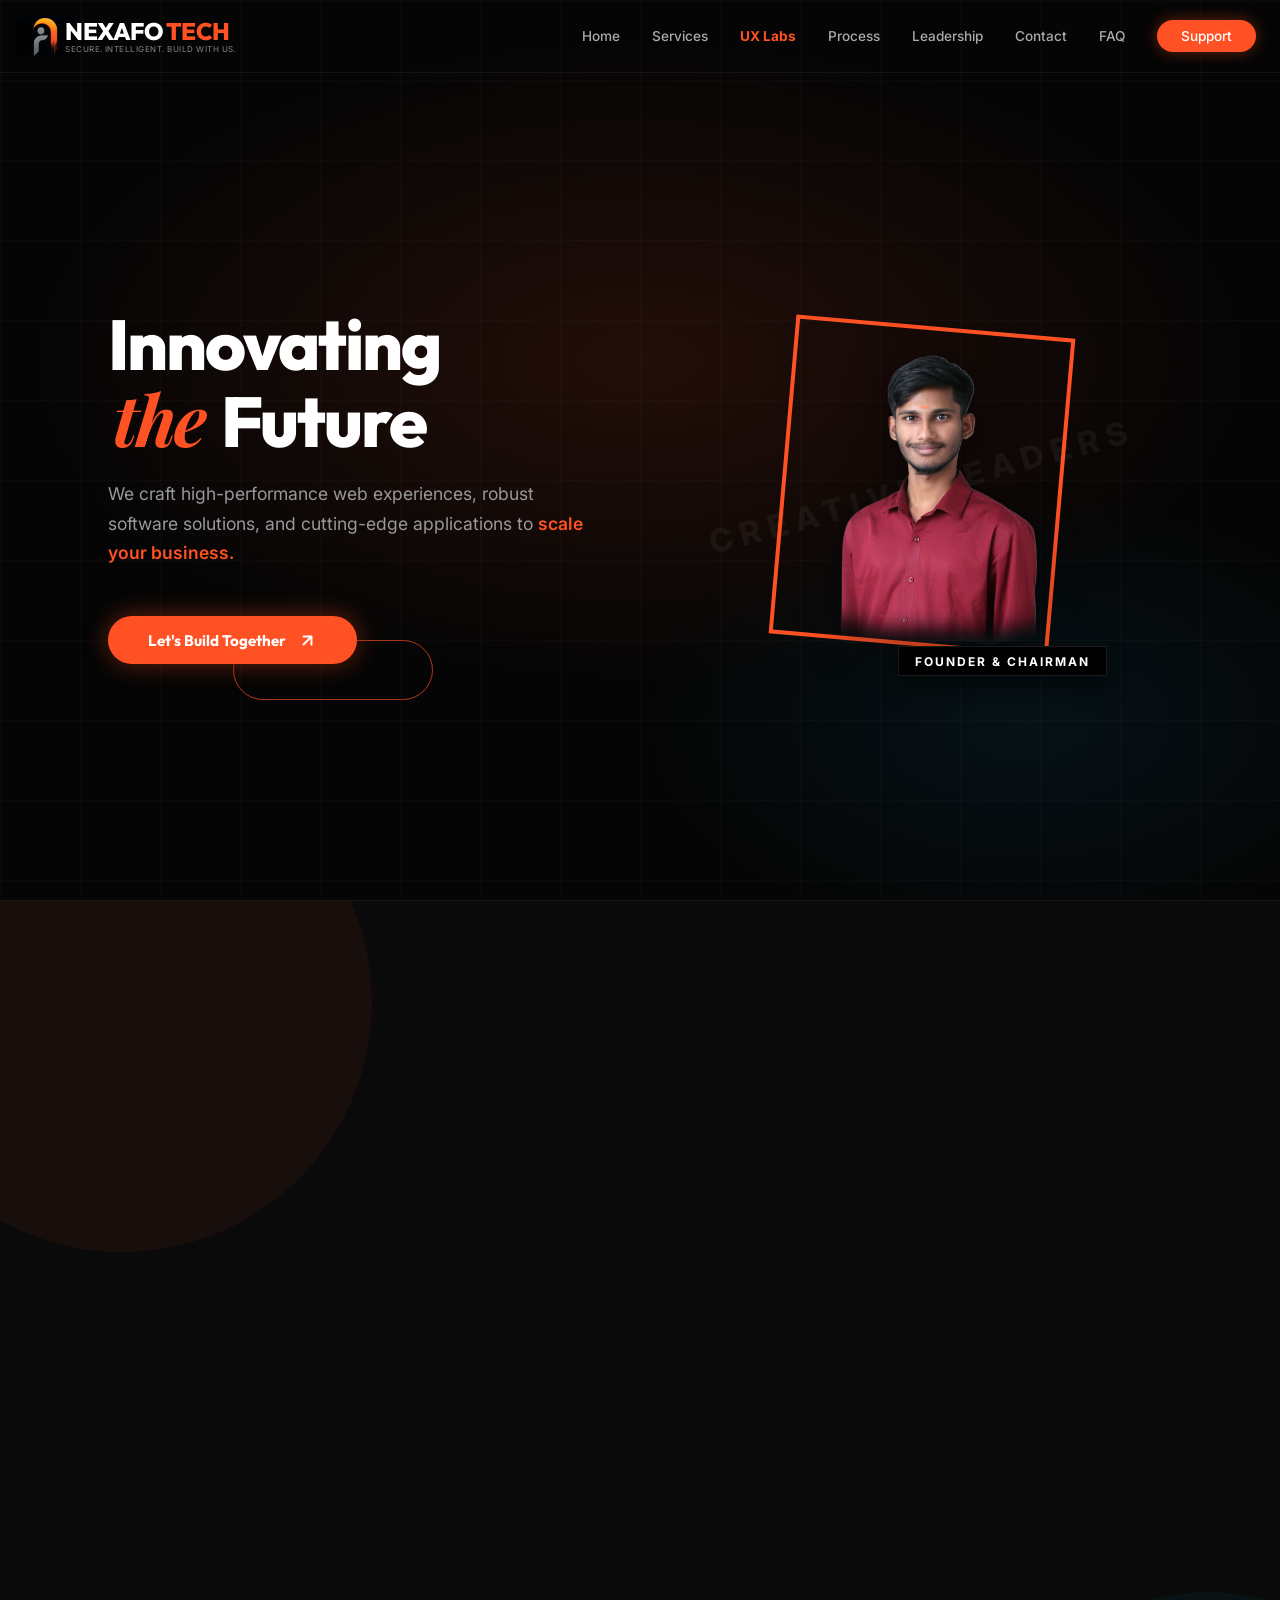
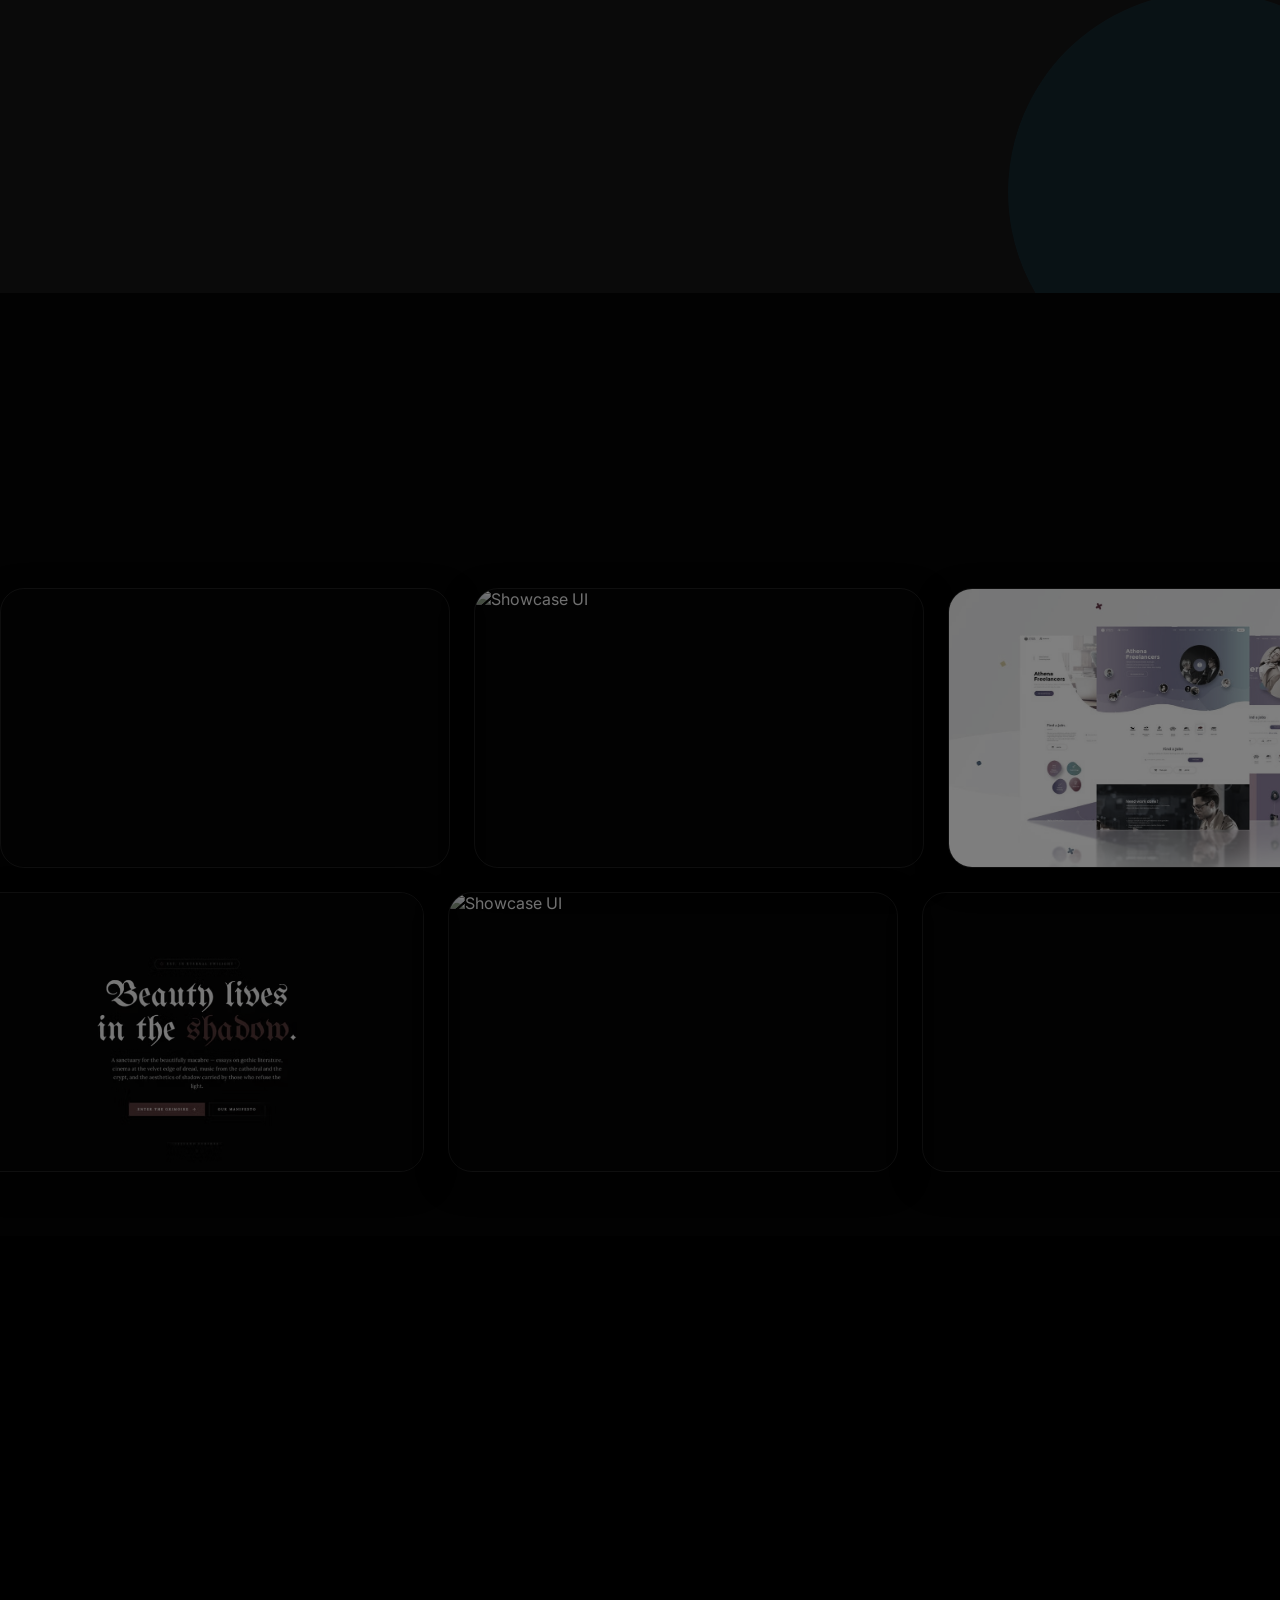
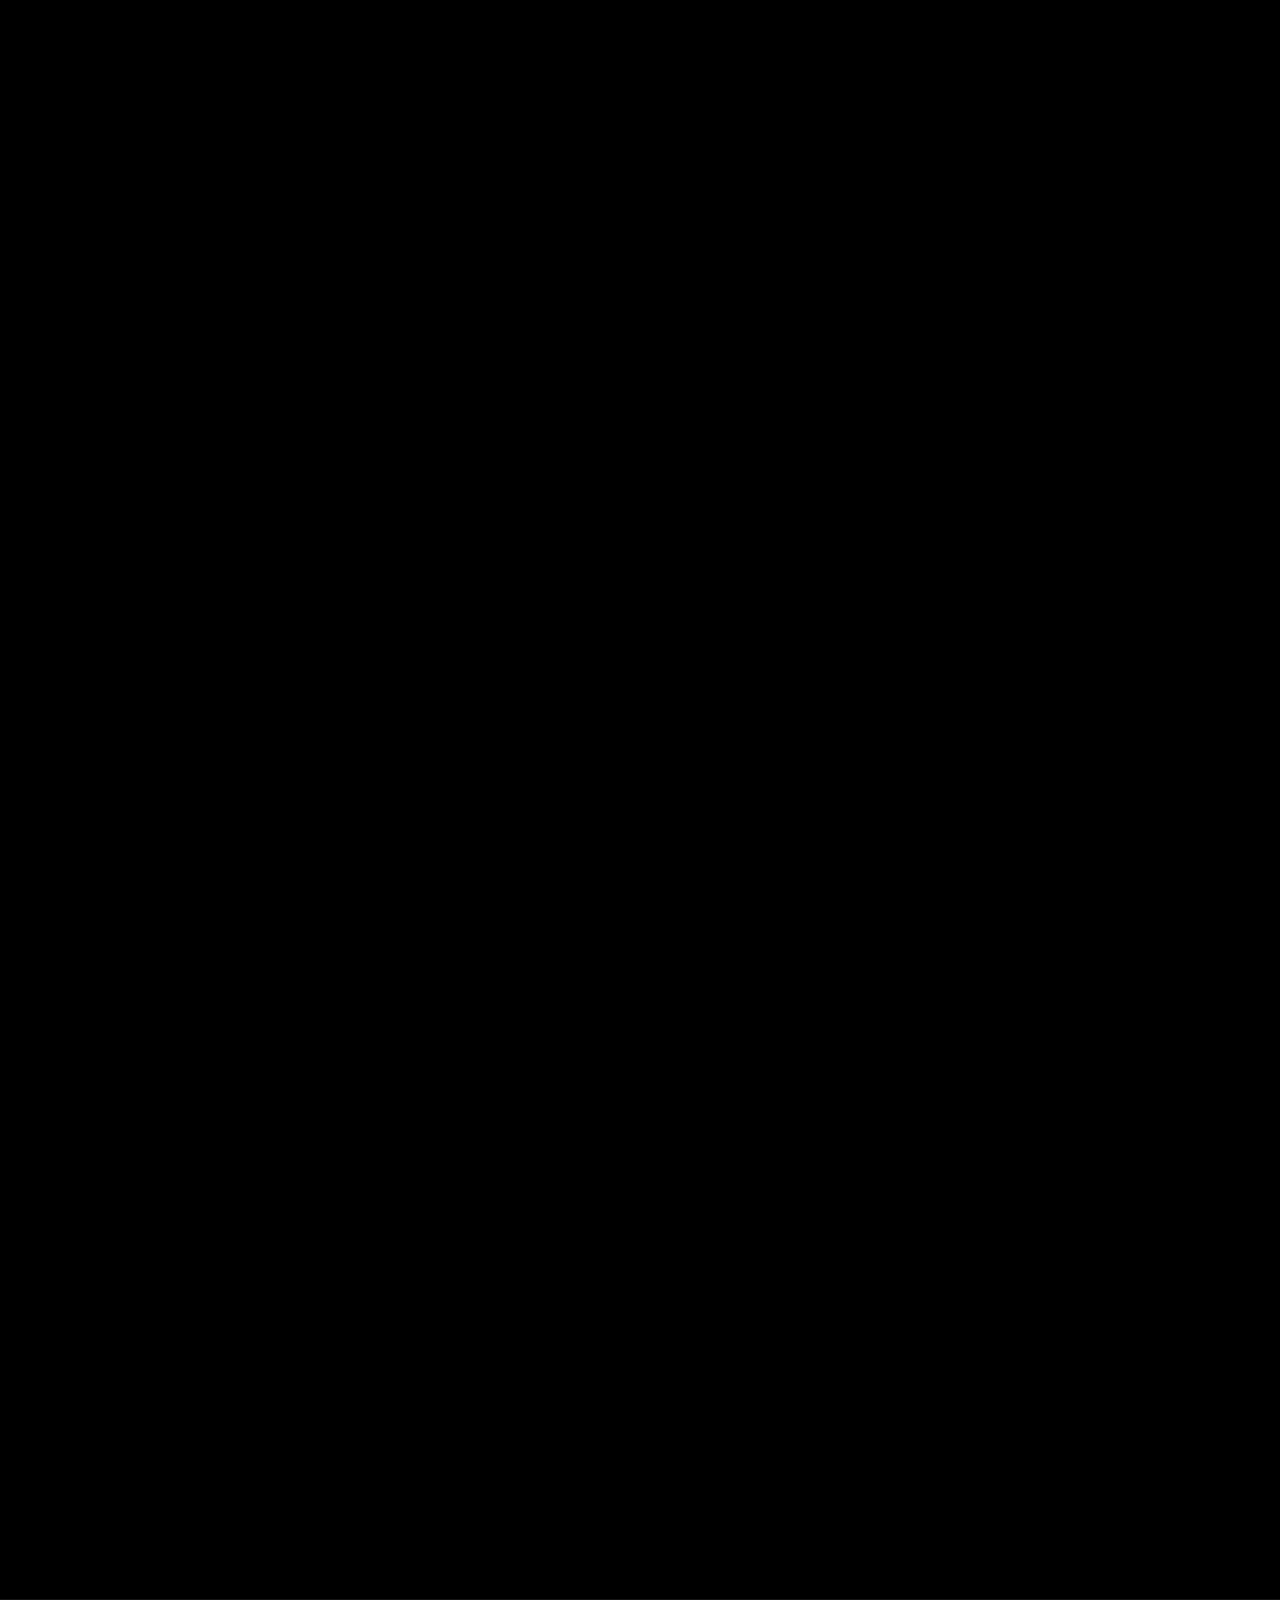
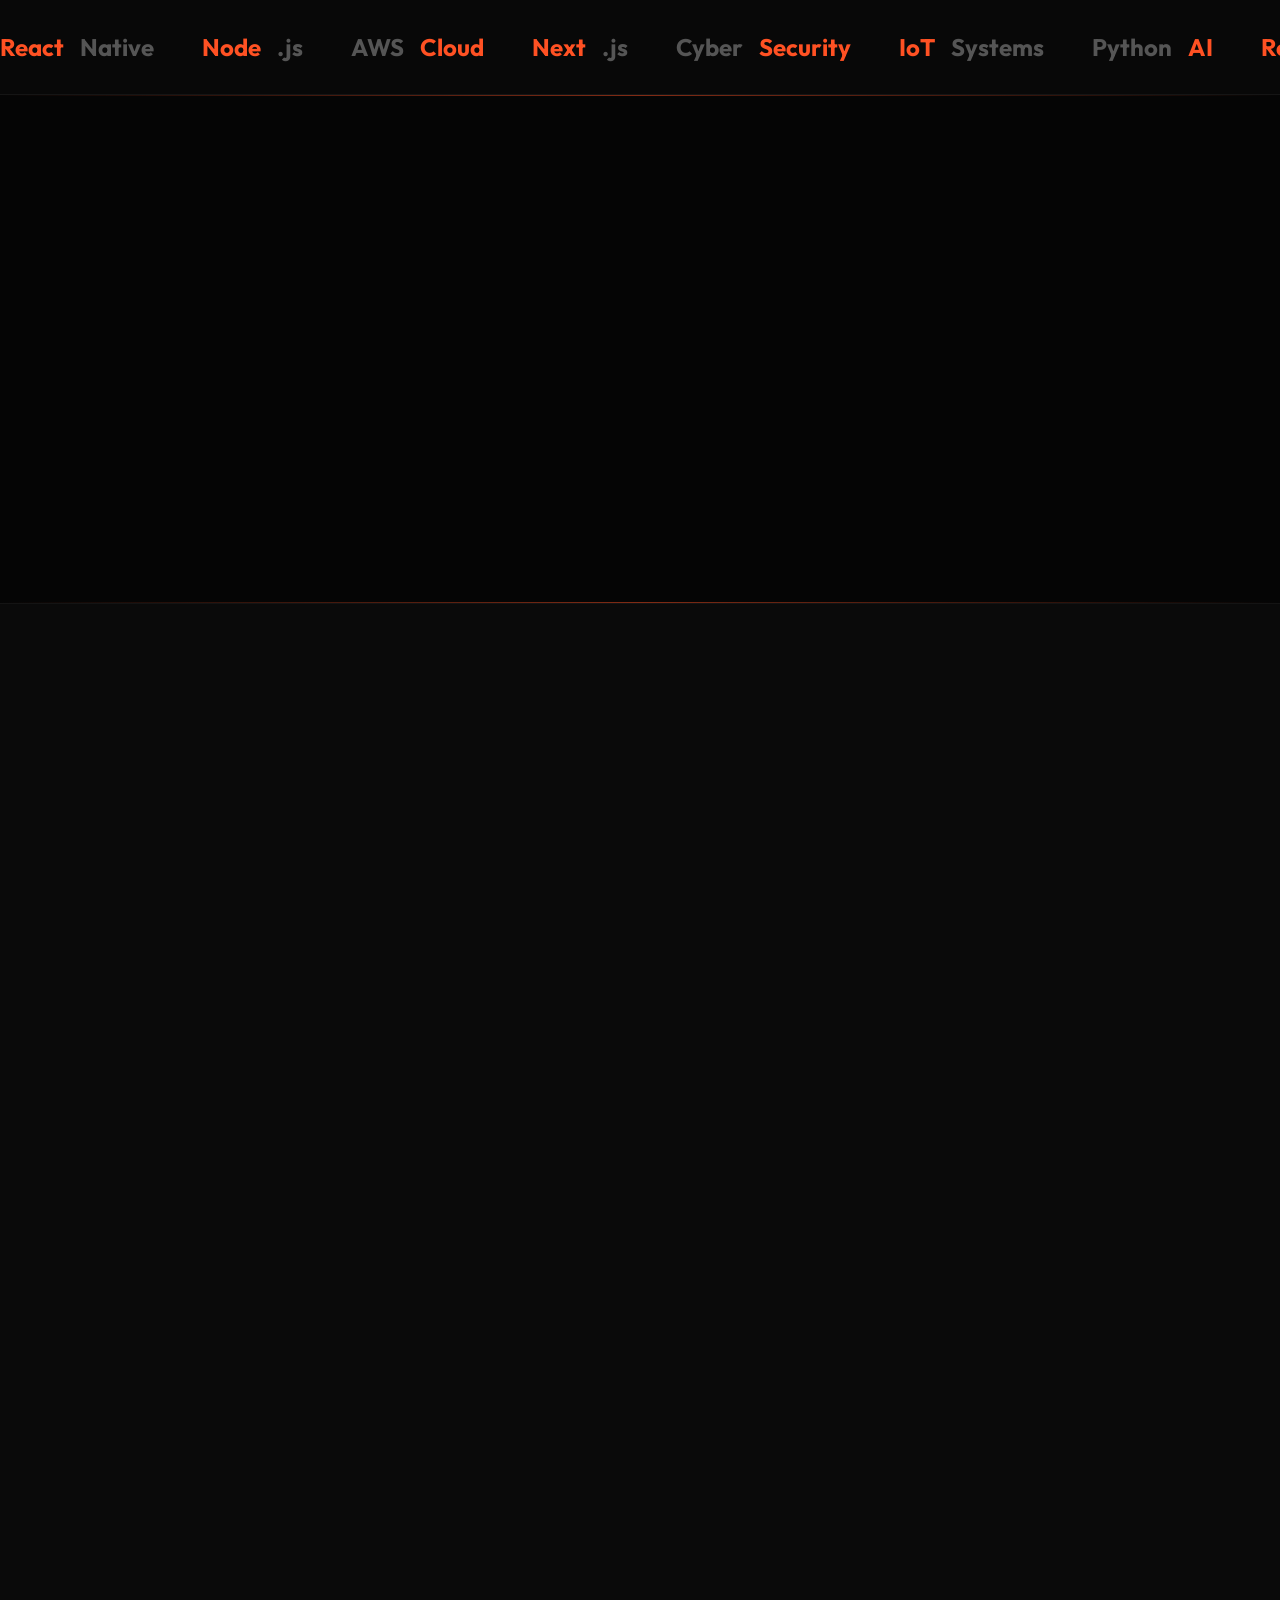
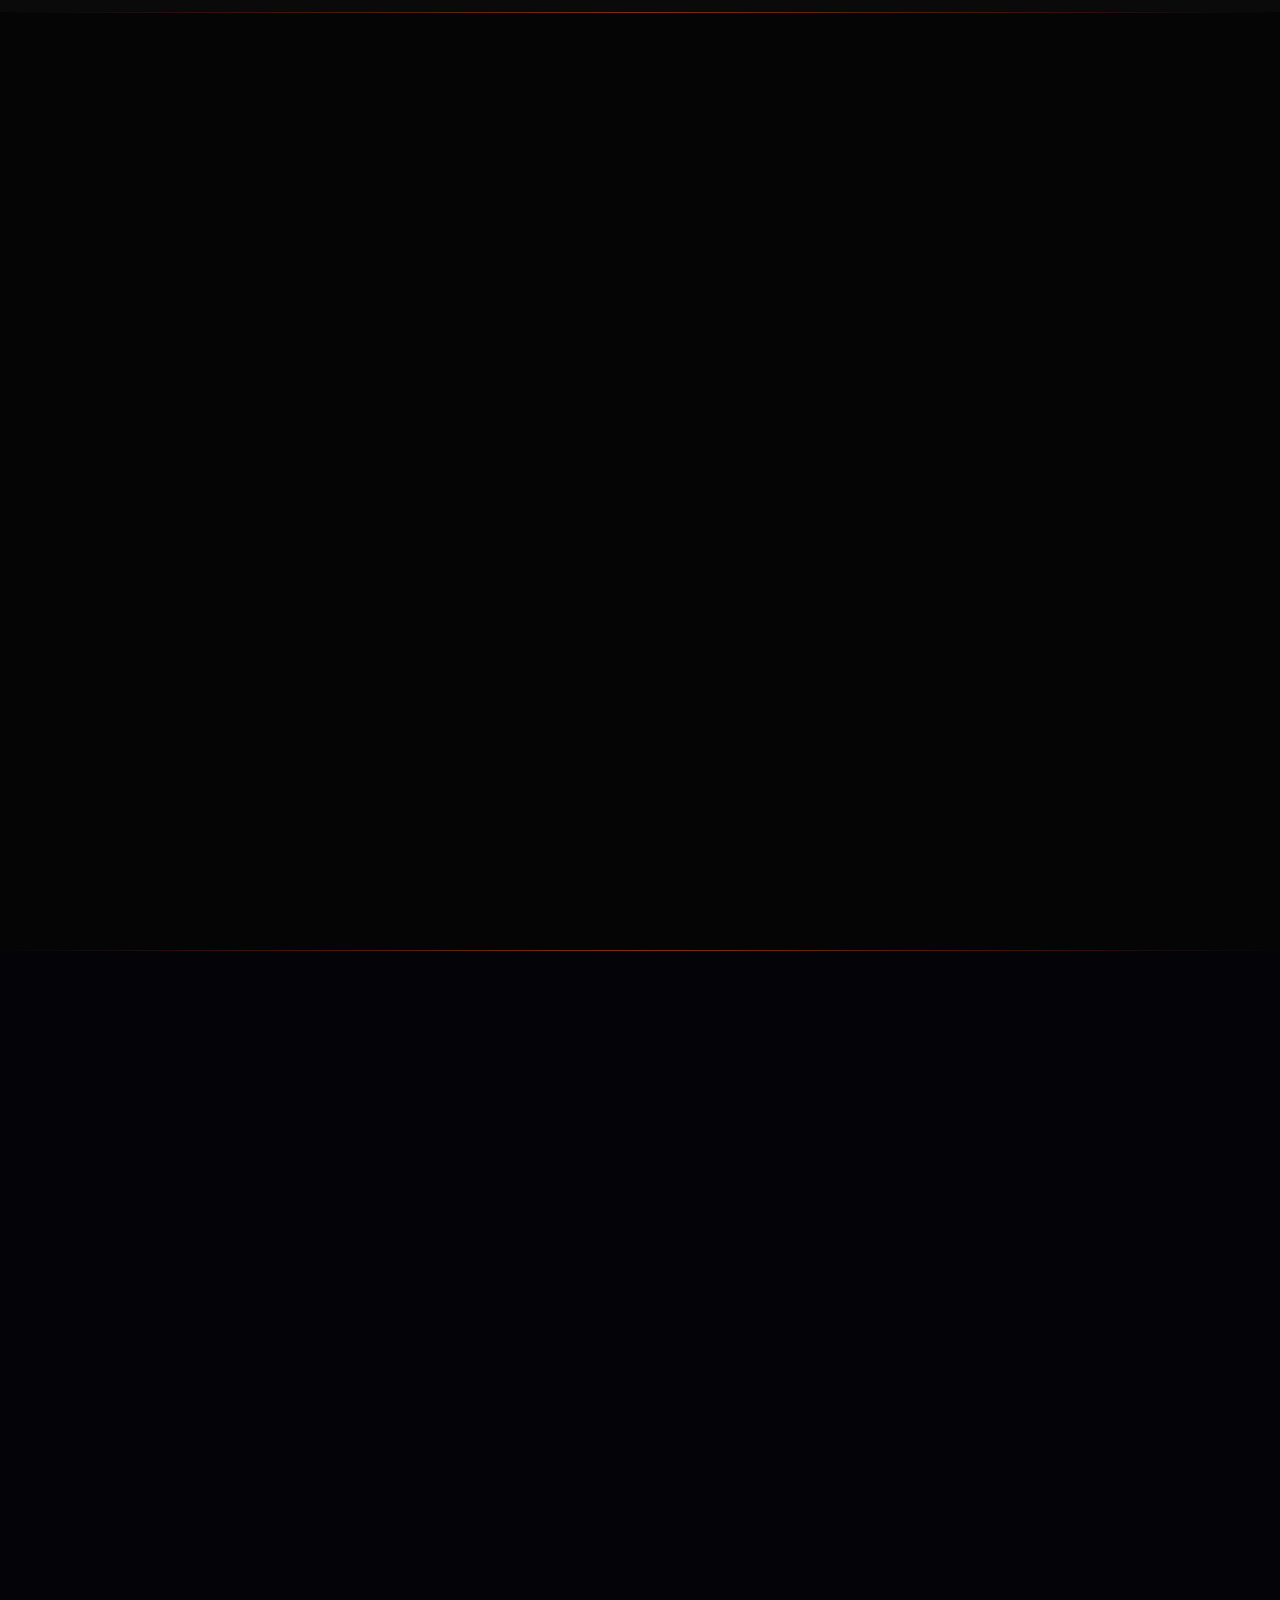
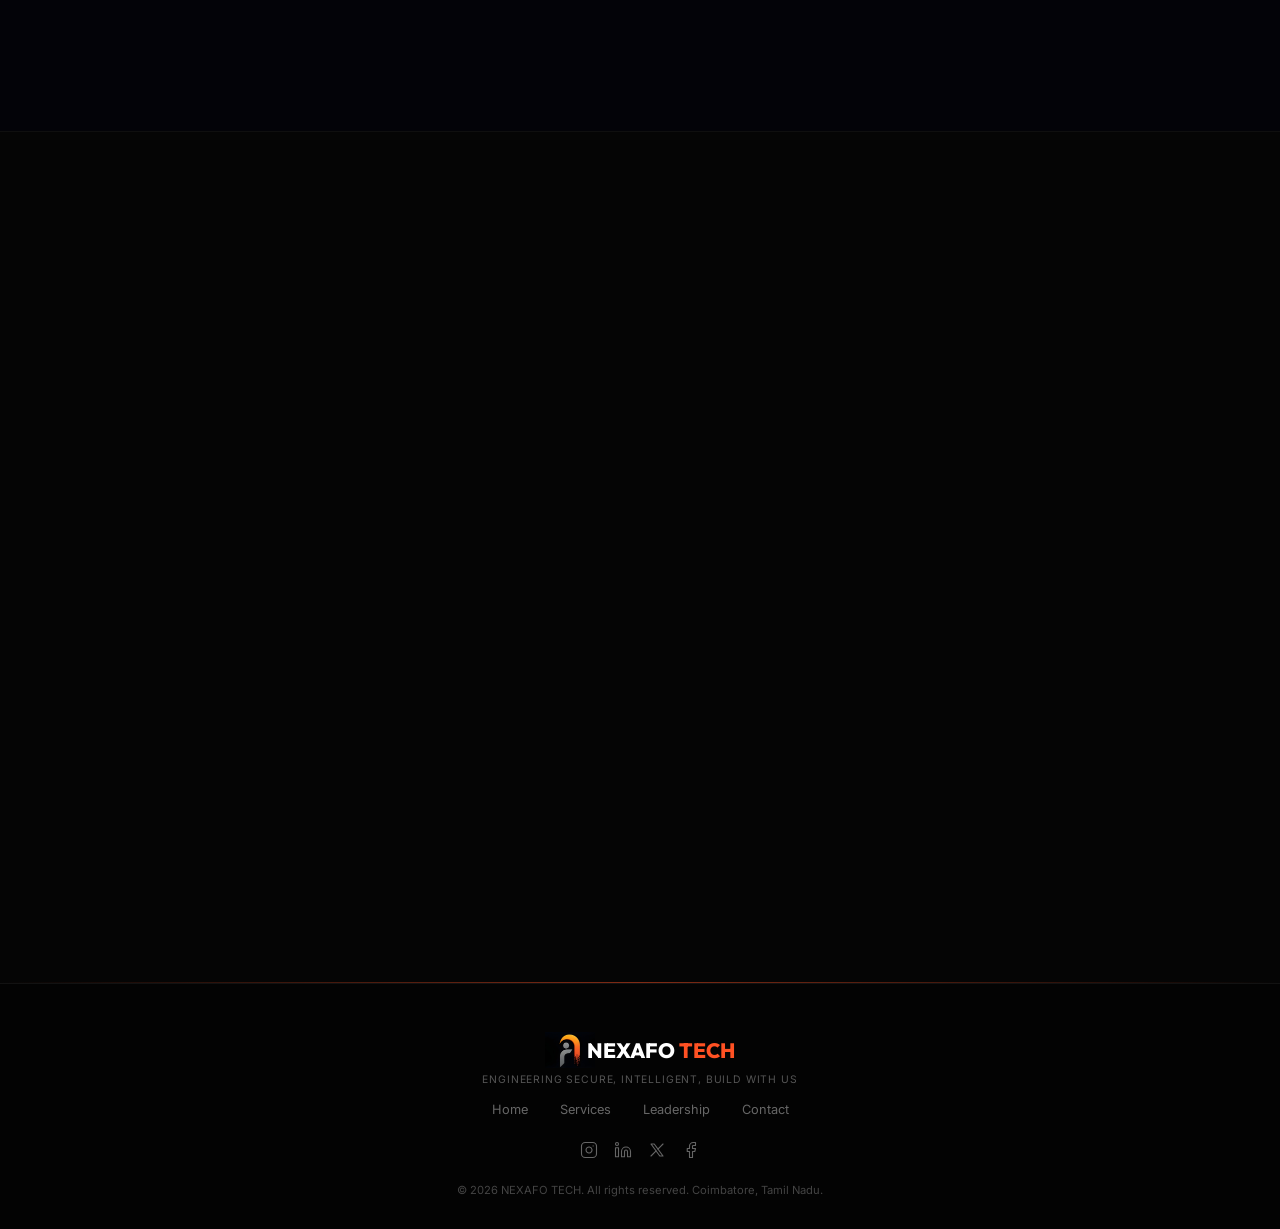
==== index.html @ 03fa24d7 "Redesign Hero visual: Remove glowing orb, add tilted square frame with 'CREATIVE LEADERS' background" ====
﻿<!DOCTYPE html>
<html lang="en">
<head>
    <meta charset="UTF-8">
    <meta name="viewport" content="width=device-width, initial-scale=1.0">
    <title>NEXAFO TECH | Engineering Secure, Intelligent, build with us</title>
    <meta name="description" content="NEXAFO TECH — Engineering Secure, Intelligent, build with us. Web Designing, Fullstack, Software, Applications, IoT, Cybersecurity & Consulting.">
    <meta http-equiv="X-Frame-Options" content="DENY">
    <meta name="referrer" content="strict-origin-when-cross-origin">
    <link rel="icon" type="image/png" href="./image/logo/logo.png">
    <link rel="preconnect" href="https://fonts.googleapis.com">
    <link rel="preconnect" href="https://fonts.gstatic.com" crossorigin>
    <link rel="preload" href="https://fonts.googleapis.com/css2?family=Outfit:wght@300;400;500;600;700;800;900&family=Inter:wght@300;400;500;600;700&display=swap" as="style">
    <link href="https://fonts.googleapis.com/css2?family=Outfit:wght@300;400;500;600;700;800;900&family=Inter:wght@300;400;500;600;700&family=Playfair+Display:ital,wght@1,600;1,700&display=swap" rel="stylesheet">
    
    <!-- GSAP & Lenis Setup -->
    <script defer src="https://cdnjs.cloudflare.com/ajax/libs/gsap/3.12.2/gsap.min.js" integrity="sha384-d+vyQ0dYcymoP8ndq2hW7FGC50nqGdXUEgoOUGxbbkAJwZqL7h+jKN0GGgn9hFDS" crossorigin="anonymous"></script>
    <script defer src="https://cdnjs.cloudflare.com/ajax/libs/gsap/3.12.2/ScrollTrigger.min.js" integrity="sha384-poC0r6usQOX2Ayt/VGA+t81H6V3iN9L+Irz9iO8o+s0X20tLpzc9DOOtnKxhaQSE" crossorigin="anonymous"></script>
    <script defer src="https://unpkg.com/split-type" integrity="sha384-wQImCCD/id1jPTwSloatzKlEpnEAQ5aH8H2Ud27FnNcJ1lf2+hB75ctoWnWxyD8X" crossorigin="anonymous"></script>
    <script defer src="https://unpkg.com/@studio-freight/lenis@1.0.32/dist/lenis.min.js" integrity="sha384-DNeW6upmQEIUlO/LHDW2ltyhVQ3tFgBjRYEB0Xy9AL9u+3TJ85W/nHQN1cajVj1O" crossorigin="anonymous"></script>

    <link rel="stylesheet" href="styles.css?v=32">

</head>
<body>

<div id="scroll-progress"></div>

<!-- ═══════════ NAVBAR ═══════════ -->
<nav class="navbar" id="navbar">
    <div class="navbar-inner">
        <a href="./" class="logo-wrap">
            <img src="./image/logo/logo.png" alt="NEXAFO TECH Logo">
            <div class="logo-text-group">
                <div class="logo-name">NEXAFO <span class="accent">TECH</span></div>
                <div class="logo-tagline">Secure. Intelligent. Build with us.</div>
            </div>
        </a>
        <div class="nav-links" id="navLinks">
            <a href="#home" class="magnetic-link">Home</a>
            <a href="#services" class="magnetic-link">Services</a>
            <a href="#ux-experience" class="magnetic-link" style="color: var(--primary); font-weight: 700;">UX Labs</a>
            <a href="#process" class="magnetic-link">Process</a>
            <a href="#leadership" class="magnetic-link">Leadership</a>
            <a href="#contact" class="magnetic-link">Contact</a>
            <a href="#faq" class="magnetic-link">FAQ</a>
            <a href="mailto:nexafotechsupport@gmail.com" class="nav-cta">Support</a>
        </div>
        <div class="hamburger" id="hamburger">
            <span></span><span></span><span></span>
        </div>
    </div>
</nav>

<!-- ═══════════ HERO ═══════════ -->
<section class="hero" id="home">
    <div class="hero-bg"></div>
    <div class="hero-grid-lines"></div>
    <div class="hero-inner">
        <div class="hero-content" id="heroContent">

            <h1>Innovating<br><span class="accent">the</span> Future</h1>
            <p class="hero-sub">
                We craft high-performance web experiences, robust software solutions, and cutting-edge applications to <strong>scale your business.</strong>
            </p>
            <div style="display: inline-block; position: relative; margin-top: 1rem;">
                <div class="cta-ripple"></div>
                <div class="cta-ripple" style="animation-delay:0.8s;"></div>
                <a href="mailto:nexafotech@gmail.com" class="hero-cta" style="z-index: 5;">
                    <span class="btn-content">
                        Let's Build Together
                        <svg width="19" height="19" viewBox="0 0 24 24" fill="none"><path d="M7 17L17 7M17 7H7M17 7V17" stroke="white" stroke-width="2.5" stroke-linecap="round" stroke-linejoin="round"/></svg>
                    </span>
                </a>
            </div>
        </div>
                <div class="hero-visual" id="heroVisual">
            <div class="square-frame-container">
                <div class="bg-text-diagonal">CREATIVE LEADERS</div>
                <div class="square-frame"></div>
                <div class="hero-slider" id="heroSlider">
                    <div class="hero-slide active">
                        <img id="img-founder" src="./image/imp_Image/Founder-Chairman.png" alt="Founder & Chairman" fetchpriority="high" decoding="async">
                        <div class="hero-slide-role">FOUNDER & CHAIRMAN</div>
                    </div>
                    <div class="hero-slide">
                        <img id="img-ceo" src="./image/imp_Image/CEO-Secretary-2.png" alt="Chief Executive Officer" loading="lazy" decoding="async">
                        <div class="hero-slide-role">CHIEF EXECUTIVE OFFICER</div>
                    </div>
                    <div class="hero-slide">
                        <img id="img-md" src="./image/imp_Image/md.png" alt="MD" loading="lazy" decoding="async">
                        <div class="hero-slide-role">MANAGING DIRECTOR</div>
                    </div>
                    <div class="hero-slide">
                        <img id="img-cto" src="./image/imp_Image/Chief%20Technology%20officer.png" alt="Chief Technology Officer" loading="lazy" decoding="async">
                        <div class="hero-slide-role">CHIEF TECHNOLOGY OFFICER</div>
                    </div>
                    <div class="hero-slide">
                        <img id="img-coo" src="./image/imp_Image/Chief%20operation%20officer.png" alt="Chief Operating Officer" loading="lazy" decoding="async">
                        <div class="hero-slide-role">CHIEF OPERATING OFFICER</div>
                    </div>
                </div>
            </div>
        </div>
    </div>
</section>

<!-- ═══════════ SERVICES ═══════════ -->
<section class="section" id="services">
    <div class="glow-orb" style="width:500px;height:500px;background:rgba(255,81,35,0.06);top:-15%;left:-10%;"></div>
    <div class="glow-orb" style="width:400px;height:400px;background:rgba(14,165,233,0.05);bottom:-10%;right:-10%;"></div>
    <div class="section-inner">
        <div class="section-header anim-fade">
            <p class="section-label">What We Do</p>
            <h2 class="section-title">Our <span class="accent">Expertise</span></h2>
            <p class="section-desc">Comprehensive technology services engineered for performance, security, and scale.</p>
        </div>
        <div class="services-accordion anim-fade">
            <div class="svc-slice" data-service="web_designing">
                <img src="./image/web_design_illust_1785940025687.jpg" alt="Web Designing" class="svc-bg" loading="lazy">
                <div class="svc-overlay"></div>
                <div class="svc-content">
                    <div class="svc-icon"><svg width="24" height="24" viewBox="0 0 24 24" fill="none" stroke="currentColor" stroke-width="1.5" stroke-linecap="round" stroke-linejoin="round"><circle cx="12" cy="12" r="10"></circle><line x1="2" y1="12" x2="22" y2="12"></line><path d="M12 2a15.3 15.3 0 0 1 4 10 15.3 15.3 0 0 1-4 10 15.3 15.3 0 0 1-4-10 15.3 15.3 0 0 1 4-10z"></path></svg></div>
                    <h3>Web Designing</h3>
                    <div class="svc-desc">Creating visually stunning and highly responsive interfaces that captivate users.</div>
                </div>
            </div>
            <div class="svc-slice" data-service="fullstack">
                <img src="./image/fullstack_illust_1785940042188.jpg" alt="Fullstack" class="svc-bg" loading="lazy">
                <div class="svc-overlay"></div>
                <div class="svc-content">
                    <div class="svc-icon"><svg width="24" height="24" viewBox="0 0 24 24" fill="none" stroke="currentColor" stroke-width="1.5" stroke-linecap="round" stroke-linejoin="round"><path d="m12 19 7-7 3 3-7 7-3-3z"></path><path d="m18 13-1.5-7.5L2 2l3.5 14.5L13 18l5-5z"></path><path d="m2 2 7.586 7.586"></path><circle cx="11" cy="11" r="2"></circle></svg></div>
                    <h3>Fullstack</h3>
                    <div class="svc-desc">End-to-end development with modern stacks for seamless performance and scalability.</div>
                </div>
            </div>
            <div class="svc-slice" data-service="software">
                <img src="./image/software_illust_1785940058004.jpg" alt="Software" class="svc-bg" loading="lazy">
                <div class="svc-overlay"></div>
                <div class="svc-content">
                    <div class="svc-icon"><svg width="24" height="24" viewBox="0 0 24 24" fill="none" stroke="currentColor" stroke-width="1.5" stroke-linecap="round" stroke-linejoin="round"><rect x="2" y="3" width="20" height="14" rx="2" ry="2"></rect><line x1="8" y1="21" x2="16" y2="21"></line><line x1="12" y1="17" x2="12" y2="21"></line></svg></div>
                    <h3>Software</h3>
                    <div class="svc-desc">Custom software solutions tailored to optimize your business workflows.</div>
                </div>
            </div>
            <div class="svc-slice" data-service="applications">
                <img src="./image/apps_illust_1785940073307.jpg" alt="Applications" class="svc-bg" loading="lazy">
                <div class="svc-overlay"></div>
                <div class="svc-content">
                    <div class="svc-icon"><svg width="24" height="24" viewBox="0 0 24 24" fill="none" stroke="currentColor" stroke-width="1.5" stroke-linecap="round" stroke-linejoin="round"><rect x="5" y="2" width="14" height="20" rx="2" ry="2"></rect><line x1="12" y1="18" x2="12.01" y2="18"></line></svg></div>
                    <h3>Applications</h3>
                    <div class="svc-desc">Developing intuitive mobile and desktop applications for the modern era.</div>
                </div>
            </div>
            <div class="svc-slice" data-service="iot">
                <img src="./image/iot_illust_1785940088279.jpg" alt="IOT Products" class="svc-bg" loading="lazy">
                <div class="svc-overlay"></div>
                <div class="svc-content">
                    <div class="svc-icon"><svg width="24" height="24" viewBox="0 0 24 24" fill="none" stroke="currentColor" stroke-width="1.5" stroke-linecap="round" stroke-linejoin="round"><rect x="4" y="4" width="16" height="16" rx="2" ry="2"></rect><rect x="9" y="9" width="6" height="6"></rect><line x1="9" y1="1" x2="9" y2="4"></line><line x1="15" y1="1" x2="15" y2="4"></line><line x1="9" y1="20" x2="9" y2="23"></line><line x1="15" y1="20" x2="15" y2="23"></line><line x1="20" y1="9" x2="23" y2="9"></line><line x1="20" y1="14" x2="23" y2="14"></line><line x1="1" y1="9" x2="4" y2="9"></line><line x1="1" y1="14" x2="4" y2="14"></line></svg></div>
                    <h3>IOT Products</h3>
                    <div class="svc-desc">Designing smart, connected devices and systems that bridge the gap between hardware and software.</div>
                </div>
            </div>
            <div class="svc-slice" data-service="cybersecurity">
                <img src="./image/cyber_illust_1785940104742.jpg" alt="Cybersecurity" class="svc-bg" loading="lazy">
                <div class="svc-overlay"></div>
                <div class="svc-content">
                    <div class="svc-icon"><svg width="24" height="24" viewBox="0 0 24 24" fill="none" stroke="currentColor" stroke-width="1.5" stroke-linecap="round" stroke-linejoin="round"><path d="M12 22s8-4 8-10V5l-8-3-8 3v7c0 6 8 10 8 10z"></path></svg></div>
                    <h3>Cybersecurity</h3>
                    <div class="svc-desc">Protecting digital infrastructure with proactive threat detection, secure architecture, and risk assessment.</div>
                </div>
            </div>
            <div class="svc-slice" data-service="consulting">
                <img src="./image/consulting_illust_1785940198973.jpg" alt="Consulting" class="svc-bg" loading="lazy">
                <div class="svc-overlay"></div>
                <div class="svc-content">
                    <div class="svc-icon"><svg width="24" height="24" viewBox="0 0 24 24" fill="none" stroke="currentColor" stroke-width="1.5" stroke-linecap="round" stroke-linejoin="round"><path d="M22 10v6M2 10l10-5 10 5-10 5z"></path><path d="M6 12v5c3 3 9 3 12 0v-5"></path></svg></div>
                    <h3>Consulting & Training</h3>
                    <div class="svc-desc">Advisory, Talent, Research, and Upskilling in cutting edge tech like AI and Cloud.</div>
                </div>
            </div>
        </div>
    </div>
</section>

<!-- ═══════════ INFINITE SHOWCASE ═══════════ -->
<section class="section" id="showcase">
    <div class="showcase-header anim-fade">
        <p class="section-label">Our Showcase</p>
        <h2 class="section-title">Design websites with <span class="accent">NEXAFO TECH</span>,<br>then refine every detail</h2>
        <p class="section-desc">Experience our high-performance digital products and immersive web experiences.</p>
    </div>
    <div class="showcase-gallery">
        <!-- Row 1: Left Scroll -->
        <div class="gallery-row gallery-row-1">
            <!-- Set 1 -->
            <div class="gallery-item"><video src="./image/run_image/WhatsApp_Video_2026-08-05_at_9.17.14_PM.mp4" autoplay muted loop playsinline preload="none"></video></div>
            <div class="gallery-item"><img src="./image/run_image/20-tajam.jpg" alt="Showcase UI" loading="lazy"></div>
            <div class="gallery-item"><img src="./image/run_image/3aa59c66716933.5b1fd142008a0.jpg" alt="Showcase UI" loading="lazy"></div>
            <div class="gallery-item"><video src="./image/run_image/WhatsApp_Video_2026-08-05_at_9.20.00_PM.mp4" autoplay muted loop playsinline preload="none"></video></div>
            <div class="gallery-item"><img src="./image/run_image/JBR_Hero-1024x576.jpg" alt="Showcase UI" loading="lazy"></div>
            <div class="gallery-item"><img src="./image/run_image/Screenshot_2026-08-06_010358.png" alt="Showcase UI" loading="lazy"></div>
            <!-- Set 2 (Duplicate for seamless loop) -->
            <div class="gallery-item"><video src="./image/run_image/WhatsApp_Video_2026-08-05_at_9.17.14_PM.mp4" autoplay muted loop playsinline preload="none"></video></div>
            <div class="gallery-item"><img src="./image/run_image/20-tajam.jpg" alt="Showcase UI" loading="lazy"></div>
            <div class="gallery-item"><img src="./image/run_image/3aa59c66716933.5b1fd142008a0.jpg" alt="Showcase UI" loading="lazy"></div>
            <div class="gallery-item"><video src="./image/run_image/WhatsApp_Video_2026-08-05_at_9.20.00_PM.mp4" autoplay muted loop playsinline preload="none"></video></div>
            <div class="gallery-item"><img src="./image/run_image/JBR_Hero-1024x576.jpg" alt="Showcase UI" loading="lazy"></div>
            <div class="gallery-item"><img src="./image/run_image/Screenshot_2026-08-06_010358.png" alt="Showcase UI" loading="lazy"></div>
        </div>
        <!-- Row 2: Right Scroll -->
        <div class="gallery-row gallery-row-2">
            <!-- Set 1 (Reverse order + new assets) -->
            <div class="gallery-item"><video src="./image/run_image/WhatsApp_Video_2026-08-05_at_9.23.35_PM.mp4" autoplay muted loop playsinline preload="none"></video></div>
            <div class="gallery-item"><img src="./image/run_image/Screenshot_2026-08-06_010546.png" alt="Showcase UI" loading="lazy"></div>
            <div class="gallery-item"><img src="./image/run_image/WEN-Travel.png" alt="Showcase UI" loading="lazy"></div>
            <div class="gallery-item"><video src="./image/run_image/WhatsApp_Video_2026-08-05_at_9.25.21_PM.mp4" autoplay muted loop playsinline preload="none"></video></div>
            <div class="gallery-item"><img src="./image/run_image/b54de2139668309.Y3JvcCwyNjg0LDIxMDAsNTksMA.jpg" alt="Showcase UI" loading="lazy"></div>
            <div class="gallery-item"><img src="./image/run_image/y7e3rpafxnn6vh5yklfs.jpg" alt="Showcase UI" loading="lazy"></div>
            <!-- Set 2 (Duplicate for seamless loop) -->
            <div class="gallery-item"><video src="./image/run_image/WhatsApp_Video_2026-08-05_at_9.23.35_PM.mp4" autoplay muted loop playsinline preload="none"></video></div>
            <div class="gallery-item"><img src="./image/run_image/Screenshot_2026-08-06_010546.png" alt="Showcase UI" loading="lazy"></div>
            <div class="gallery-item"><img src="./image/run_image/WEN-Travel.png" alt="Showcase UI" loading="lazy"></div>
            <div class="gallery-item"><video src="./image/run_image/WhatsApp_Video_2026-08-05_at_9.25.21_PM.mp4" autoplay muted loop playsinline preload="none"></video></div>
            <div class="gallery-item"><img src="./image/run_image/b54de2139668309.Y3JvcCwyNjg0LDIxMDAsNTksMA.jpg" alt="Showcase UI" loading="lazy"></div>
            <div class="gallery-item"><img src="./image/run_image/y7e3rpafxnn6vh5yklfs.jpg" alt="Showcase UI" loading="lazy"></div>
        </div>
    </div>
</section>

<!-- ═══════════ UX EXPERIENCE BENTO ═══════════ -->
<section class="section" id="ux-experience">
    <div class="section-header anim-fade" style="text-align: center;">
        <p class="section-label">Interactive Feel</p>
        <h2 class="section-title">Experience the UI/UX with <span class="accent">NEXAFO TECH</span></h2>
        <p class="section-desc">Fluid animations, physics-based interactions, and immersive details.</p>
    </div>
    <div class="bento-container">
        <!-- Card 1: Hacker Text -->
        <div class="bento-card anim-fade" id="hackerCard">
            <h3>Decryption Protocol</h3>
            <p>Hover to decrypt. Dynamic text scrambling algorithms.</p>
            <div class="hacker-text" data-value="SYSTEM SECURE">SYSTEM SECURE</div>
        </div>
        
        <!-- Card 2: Glass Parallax -->
        <div class="bento-card anim-fade" id="glassCard" style="transition-delay: 0.1s;">
            <h3>Glassmorphic Depth</h3>
            <p>Multi-layered 3D spatial depth that tracks your physical cursor.</p>
            <div class="glass-stage">
                <div class="glass-pane pane-1"></div>
                <div class="glass-pane pane-2"></div>
                <div class="glass-pane pane-3"></div>
            </div>
        </div>
        
        <!-- Card 3: Cyber Mask Reveal -->
        <div class="bento-card anim-fade" id="maskCard" style="transition-delay: 0.2s;">
            <h3>X-Ray Reveal</h3>
            <p>Interactive masking that illuminates the hidden grid beneath.</p>
            <div class="cyber-mask-area"></div>
        </div>

        <!-- Card 4: Fluid Gooey Physics -->
        <div class="bento-card anim-fade" id="gooeyCard" style="transition-delay: 0.3s;">
            <h3>Liquid Physics</h3>
            <p>SVG filters creating organic, magnetic liquid merging effects.</p>
            <div class="gooey-stage">
                <div class="goo-blob"></div>
                <div class="goo-cursor"></div>
            </div>
            <!-- SVG Filter for Gooey -->
            <svg style="width:0;height:0;position:absolute;">
                <filter id="gooey">
                    <feGaussianBlur in="SourceGraphic" stdDeviation="12" result="blur" />
                    <feColorMatrix in="blur" mode="matrix" values="1 0 0 0 0  0 1 0 0 0  0 0 1 0 0  0 0 0 20 -9" result="goo" />
                    <feBlend in="SourceGraphic" in2="goo" />
                </filter>
            </svg>
        </div>
        
        <!-- Card 5: Interactions -->
        <div class="bento-card anim-fade">
            <h3>Interactions</h3>
            <p>Clicks, hovers, and taps that make your site respond instantly and feel alive.</p>
            <div class="int-list" id="intList">
                <div class="int-dot" id="intDot"></div>
                <div class="int-item active">Strategy</div>
                <div class="int-item">Design</div>
                <div class="int-item">Engineering</div>
                <div class="int-item">Security</div>
            </div>
        </div>
        
        <!-- Card 6: Variable Fonts -->
        <div class="bento-card anim-fade" style="transition-delay: 0.1s;">
            <h3>Variable Typography</h3>
            <p>Dynamic text that responds seamlessly to user input with precise control.</p>
            <div class="var-demo">
                <div class="var-text" id="varText">NEXAFO</div>
                <div class="var-controls">
                    <div style="text-align:left; color:#ccc; font-size:0.9rem; font-weight:600;">Font Weight</div>
                    <input type="range" min="200" max="900" value="700" class="var-slider" id="varSlider">
                </div>
            </div>
        </div>
        
        <!-- Card 7: Custom Cursors -->
        <div class="bento-card cursor-card anim-fade" id="cursorCard" style="transition-delay: 0.2s;">
            <div class="bento-content">
                <h3 style="text-shadow: 0 4px 15px rgba(0,0,0,0.9);">Custom Cursors</h3>
                <p style="color: #fff; text-shadow: 0 2px 8px rgba(0,0,0,0.9); max-width: 200px;">Replace the default cursor with any element.</p>
            </div>
            <div class="cursor-demo-area"></div>
            <div class="custom-cursor" id="customCursor">Explore ↗</div>
        </div>

        <!-- Card 8: Magnetic Physics -->
        <div class="bento-card anim-fade" style="transition-delay: 0.3s;">
            <h3>Magnetic Buttons</h3>
            <p>UI elements that attract towards the user's cursor.</p>
            <div style="display:flex; height:100%;">
                <div class="mag-btn-demo" id="magBtnDemo">Hover Me</div>
            </div>
        </div>

        <!-- Card 9: 3D Spatial Tilt -->
        <div class="bento-card anim-fade" id="tiltCard" style="transition-delay: 0.4s;">
            <h3>3D Spatial</h3>
            <p>Cards that react to physical cursor movement.</p>
            <div class="tilt-demo-area">
                <div class="tilt-el" id="tiltEl"></div>
            </div>
        </div>

        <!-- Card 10: Micro-Animations -->
        <div class="bento-card anim-fade" style="transition-delay: 0.5s;">
            <h3>Micro-Animations</h3>
            <p>Delightful, spring-based state transitions.</p>
            <div class="switch-demo-area">
                <label class="theme-switch">
                    <input type="checkbox">
                    <span class="slider-tg"></span>
                </label>
            </div>
        </div>
    </div>
    
    <div class="bento-cursor" id="bentoCursor"></div>
</section>

<!-- ═══════════ MARQUEE TICKER ═══════════ -->
<div class="marquee-container">
    <div class="marquee-track">
        <div class="marquee-item"><span>React</span> Native</div>
        <div class="marquee-item"><span>Node</span>.js</div>
        <div class="marquee-item">AWS <span>Cloud</span></div>
        <div class="marquee-item"><span>Next</span>.js</div>
        <div class="marquee-item">Cyber<span>Security</span></div>
        <div class="marquee-item"><span>IoT</span> Systems</div>
        <div class="marquee-item">Python <span>AI</span></div>
        <div class="marquee-item"><span>React</span> Native</div>
        <div class="marquee-item"><span>Node</span>.js</div>
        <div class="marquee-item">AWS <span>Cloud</span></div>
        <div class="marquee-item"><span>Next</span>.js</div>
        <div class="marquee-item">Cyber<span>Security</span></div>
        <div class="marquee-item"><span>IoT</span> Systems</div>
        <div class="marquee-item">Python <span>AI</span></div>
    </div>
</div>

<div class="section-divider"></div>

<!-- ═══════════ PROCESS TIMELINE ═══════════ -->
<section class="section" id="process">
    <div class="glow-orb" style="width:400px;height:400px;background:rgba(255,81,35,0.06);top:-10%;right:-5%;"></div>
    <div class="section-inner">
        <div class="section-header anim-fade">
            <p class="section-label">Our Process</p>
            <h2 class="section-title">What <span class="accent">Happens</span> Next?</h2>
            <p class="section-desc">Our Software Development Lifecycle</p>
        </div>
        <div class="timeline">
            <div class="timeline-step anim-fade">
                <div class="step-num">01</div>
                <p class="step-label">Requirement</p>
                <p class="step-title">Analysis</p>
                <p class="step-desc">We study your business needs</p>
            </div>
            <div class="timeline-step anim-fade">
                <div class="step-num">02</div>
                <p class="step-label">Expert</p>
                <p class="step-title">Consulting</p>
                <p class="step-desc">Architecture & tech planning</p>
            </div>
            <div class="timeline-step anim-fade">
                <div class="step-num">03</div>
                <p class="step-label">Agile</p>
                <p class="step-title">Development</p>
                <p class="step-desc">Sprint-based coding & QA</p>
            </div>
            <div class="timeline-step anim-fade">
                <div class="step-num">04</div>
                <p class="step-label">Security &</p>
                <p class="step-title">Deployment</p>
                <p class="step-desc">Cloud infra & CI/CD setup</p>
            </div>
            <div class="timeline-step anim-fade">
                <div class="step-num">05</div>
                <p class="step-label">Global</p>
                <p class="step-title">Support</p>
                <p class="step-desc">24/7 monitoring & updates</p>
            </div>
        </div>
    </div>
</section>

<div class="section-divider"></div>

<!-- ═══════════ HOW IT WORKS ═══════════ -->
<section class="section" id="how-it-works">
    <div class="section-inner">
        <div class="section-header anim-fade">
            <p class="section-label">Step by Step</p>
            <h2 class="section-title">How It <span class="accent">Works</span></h2>
            <p class="section-desc">Our process delivers software that's scalable, reliable, and production-ready from day one.</p>
        </div>
        <div class="hiw-grid">
            <!-- Left Side: Arched Image -->
            <div class="hiw-arch-container">
                <div class="hiw-arch-wrapper anim-fade">
                    <div class="hiw-arch-line"></div>
                    
                    <div class="hiw-image anim-fade">
                        <img src="./image/hiw-laptop-cropped.png" alt="How It Works" id="hiwImage" loading="lazy" data-fallback="https://images.unsplash.com/photo-1550751827-4bd374c3f58b?w=800&q=80">
                    </div>

                    <!-- Icons -->
                    <div class="hiw-step-icon active" data-index="0" onclick="toggleHIW(0)" title="Requirement Analysis">
                        <svg viewBox="0 0 24 24"><path d="M17 21v-2a4 4 0 00-4-4H5a4 4 0 00-4 4v2M9 11a4 4 0 100-8 4 4 0 000 8zM23 21v-2a4 4 0 00-3-3.87M16 3.13a4 4 0 010 7.75" stroke-linecap="round" stroke-linejoin="round"/></svg>
                    </div>
                    <div class="hiw-step-icon" data-index="1" onclick="toggleHIW(1)" title="Expert Tech Consulting">
                        <svg viewBox="0 0 24 24"><path d="M21 16V8a2 2 0 00-1-1.73l-7-4a2 2 0 00-2 0l-7 4A2 2 0 003 8v8a2 2 0 001 1.73l7 4a2 2 0 002 0l7-4A2 2 0 0021 16z" stroke-linejoin="round"/><polyline points="3.27 6.96 12 12.01 20.73 6.96" stroke-linejoin="round"/><line x1="12" y1="22.08" x2="12" y2="12" stroke-linejoin="round"/></svg>
                    </div>
                    <div class="hiw-step-icon" data-index="2" onclick="toggleHIW(2)" title="Agile Development & Testing">
                        <svg viewBox="0 0 24 24"><polyline points="16 18 22 12 16 6" stroke-linecap="round" stroke-linejoin="round"/><polyline points="8 6 2 12 8 18" stroke-linecap="round" stroke-linejoin="round"/></svg>
                    </div>
                    <div class="hiw-step-icon" data-index="3" onclick="toggleHIW(3)" title="Security & Cloud Deployment">
                        <svg viewBox="0 0 24 24"><path d="M12 22s8-4 8-10V5l-8-3-8 3v7c0 6 8 10 8 10z" stroke-linecap="round" stroke-linejoin="round"/></svg>
                    </div>
                    <div class="hiw-step-icon" data-index="4" onclick="toggleHIW(4)" title="Global Tech Support">
                        <svg viewBox="0 0 24 24"><rect x="1" y="3" width="15" height="13" stroke-linecap="round" stroke-linejoin="round"/><polygon points="16 8 20 8 23 11 23 16 16 16 16 8" stroke-linecap="round" stroke-linejoin="round"/><circle cx="5.5" cy="18.5" r="2.5" stroke-linecap="round" stroke-linejoin="round"/><circle cx="18.5" cy="18.5" r="2.5" stroke-linecap="round" stroke-linejoin="round"/></svg>
                    </div>
                </div>
            </div>

            <!-- Right Side: Accordion -->
            <div class="hiw-accordion">
                <div class="hiw-item active anim-fade" data-step="0">
                    <div class="hiw-item-header" onclick="toggleHIW(0)">
                        <span class="hiw-item-num">01.</span>
                        <span class="hiw-item-title">Requirement Analysis</span>
                        <span class="hiw-item-btn">+</span>
                    </div>
                    <div class="hiw-item-body">
                        <p>We begin by diving deep into your business goals, tech landscape, and user personas. Our team maps out every workflow to define a precise project scope, success metrics, and technical requirements document.</p>
                    </div>
                </div>
                <div class="hiw-item anim-fade" data-step="1">
                    <div class="hiw-item-header" onclick="toggleHIW(1)">
                        <span class="hiw-item-num">02.</span>
                        <span class="hiw-item-title">Expert Tech Consulting</span>
                        <span class="hiw-item-btn">+</span>
                    </div>
                    <div class="hiw-item-body">
                        <p>Our senior architects evaluate your current infrastructure and design the optimal tech stack, database schema, API contracts, and cloud architecture — ensuring scalability, security, and cost-efficiency.</p>
                    </div>
                </div>
                <div class="hiw-item anim-fade" data-step="2">
                    <div class="hiw-item-header" onclick="toggleHIW(2)">
                        <span class="hiw-item-num">03.</span>
                        <span class="hiw-item-title">Agile Development & Testing</span>
                        <span class="hiw-item-btn">+</span>
                    </div>
                    <div class="hiw-item-body">
                        <p>We build your product in 2-week sprint cycles with regular demos. Automated CI/CD pipelines, unit tests, and integration tests ensure production-grade code quality.</p>
                    </div>
                </div>
                <div class="hiw-item anim-fade" data-step="3">
                    <div class="hiw-item-header" onclick="toggleHIW(3)">
                        <span class="hiw-item-num">04.</span>
                        <span class="hiw-item-title">Security & Cloud Deployment</span>
                        <span class="hiw-item-btn">+</span>
                    </div>
                    <div class="hiw-item-body">
                        <p>Rigorous penetration testing, OWASP compliance, and secure CI/CD pipelines. We deploy to AWS/GCP/Azure with high availability, auto-scaling, and disaster recovery.</p>
                    </div>
                </div>
                <div class="hiw-item anim-fade" data-step="4">
                    <div class="hiw-item-header" onclick="toggleHIW(4)">
                        <span class="hiw-item-num">05.</span>
                        <span class="hiw-item-title">Global Tech Support</span>
                        <span class="hiw-item-btn">+</span>
                    </div>
                    <div class="hiw-item-body">
                        <p>Post-launch 24/7 server monitoring, performance tuning, security patching, and continuous feature updates — keeping your software ahead of the competition.</p>
                    </div>
                </div>
            </div>
        </div>
    </div>
</section>

<div class="section-divider"></div>

<!-- ═══════════ LEADERSHIP ═══════════ -->
<section class="section" id="leadership">
    <div class="glow-orb" style="width:500px;height:500px;background:rgba(255,81,35,0.07);top:-10%;right:-10%;"></div>
    <div class="glow-orb" style="width:400px;height:400px;background:rgba(14,165,233,0.06);bottom:-10%;left:-10%;"></div>
    <div class="section-inner">
        <div class="section-header anim-fade">
            <p class="section-label">The People Behind The Vision</p>
            <h2 class="section-title">Our <span class="accent">Leadership</span></h2>
            <p class="section-desc">Driven by passion, guided by experience. Meet the minds shaping NEXAFO TECH's future.</p>
        </div>
        <div class="team-grid">
            <!-- Founder & Chairman -->
            <div class="team-card anim-fade">
                <div class="card-accent" style="background:var(--primary);"></div>
                <div class="team-avatar" style="border-color: rgba(255,81,35,0.35);">
                    <img src="./image/imp_Image/Founder-Chairman.png" alt="Kirubanantham Senthil" data-fallback="https://ui-avatars.com/api/?name=Kirubanantham+Senthil&background=FF5123&color=fff&size=200">
                </div>
                <h3 class="team-name">Kirubanantham Senthil</h3>
                <p class="team-role" style="color:var(--primary);">Founder & Chairman</p>
                <p class="team-qual">BE-CSE-Cyber Security</p>
                <p class="team-desc">Visionary entrepreneur who founded NEXAFO TECH with a mission to engineer secure, intelligent, build with us solutions for businesses worldwide.</p>
            </div>
            <!-- Chief Executive Officer -->
            <div class="team-card anim-fade">
                <div class="card-accent" style="background:var(--accent);"></div>
                <div class="team-avatar" style="border-color: rgba(14,165,233,0.35);">
                    <img src="./image/imp_Image/CEO-Secretary-2.png" alt="Kavin Manivasagam" data-fallback="https://ui-avatars.com/api/?name=Kavin+Manivasagam&background=0ea5e9&color=fff&size=200">
                </div>
                <h3 class="team-name">Kavin Manivasagam</h3>
                <p class="team-role" style="color:var(--accent);">Chief Executive Officer</p>
                <p class="team-qual">BE-CSE-Cyber Security</p>
                <p class="team-desc">Crafting pixel-perfect, high-performance interfaces and leading frontend architecture with a focus on accessibility and user delight.</p>
            </div>
            <!-- Managing Director -->
            <div class="team-card anim-fade">
                <div class="card-accent" style="background:#10b981;"></div>
                <div class="team-avatar" style="border-color: rgba(16, 185, 129, 0.35);">
                    <img src="./image/imp_Image/md.png" alt="Madhesh Krishnamoorthy" data-fallback="https://ui-avatars.com/api/?name=Madhesh+Krishnamoorthy&background=10b981&color=fff&size=200">
                </div>
                <h3 class="team-name">Madhesh Krishnamoorthy</h3>
                <p class="team-role" style="color:#10b981;">Managing Director</p>
                <p class="team-qual">BE-CSE-Cyber Security</p>
                <p class="team-desc">Leading with vision, empowering people, and building a company where innovation, trust, and long-term growth go hand in hand.</p>
            </div>
            <!-- Chief Technology Officer -->
            <div class="team-card anim-fade">
                <div class="card-accent" style="background:#8b5cf6;"></div>
                <div class="team-avatar" style="border-color: rgba(139, 92, 246, 0.35);">
                    <img src="./image/imp_Image/Chief%20Technology%20officer.png" alt="Rethish Sukumar" data-fallback="https://ui-avatars.com/api/?name=Rethish+Sukumar&background=8b5cf6&color=fff&size=200">
                </div>
                <h3 class="team-name">Rethish Sukumar</h3>
                <p class="team-role" style="color:#8b5cf6;">Chief Technology Officer</p>
                <p class="team-qual">BE-CSE-Cyber Security</p>
                <p class="team-desc">I believe great technology starts with trust — building systems people can rely on, teams that grow together, and solutions that actually make a difference.</p>
            </div>
            <!-- Chief Operating Officer -->
            <div class="team-card anim-fade">
                <div class="card-accent" style="background:#eab308;"></div>
                <div class="team-avatar" style="border-color: rgba(234, 179, 8, 0.35);">
                    <img src="./image/imp_Image/Chief%20operation%20officer.png" alt="Abhishek" data-fallback="https://ui-avatars.com/api/?name=Abhishek&background=eab308&color=fff&size=200">
                </div>
                <h3 class="team-name">Abhishek</h3>
                <p class="team-role" style="color:#eab308;">Chief Operating Officer</p>
                <p class="team-qual">BE-CSE-Cyber Security</p>
                <p class="team-desc">My focus is simple: build the systems and culture that let great ideas actually happen, every single day.</p>
            </div>
        </div>
    </div>
</section>

<div class="section-divider"></div>

<!-- ═══════════ CONTACT — IMMERSIVE 3D NEURAL NETWORK ═══════════ -->
<section class="section" id="contact">
    <div class="contact-grid-overlay"></div>
    
    
    <!-- Morphing blob -->
    <div class="contact-blob"></div>
    
    <div class="section-inner">
        <div class="section-header anim-fade">
            <p class="section-label">Get In Touch</p>
            <h2 class="section-title">Let's <span class="accent">Connect</span><span class="typewriter-cursor"></span></h2>
            <p class="section-desc">Ready to build something extraordinary? Reach out and let's start your journey.</p>
        </div>
        
        <div class="contact-cards-3d anim-fade" id="contactCardsContainer">
            <a href="tel:8220045767" class="holo-card" style="text-decoration:none; color:inherit; display:block;" data-tilt>
                <div class="holo-icon">
                    <div class="icon-bg"></div>
                    <div class="orbit"></div>
                    <div class="emoji">
                        <svg width="36" height="36" viewBox="0 0 24 24" fill="none" stroke="var(--primary)" stroke-width="1.5" stroke-linecap="round" stroke-linejoin="round" style="filter: drop-shadow(0 0 10px rgba(255,81,35,0.8));">
                            <path d="M22 16.92v3a2 2 0 0 1-2.18 2 19.79 19.79 0 0 1-8.63-3.07 19.5 19.5 0 0 1-6-6 19.79 19.79 0 0 1-3.07-8.67A2 2 0 0 1 4.11 2h3a2 2 0 0 1 2 1.72 12.84 12.84 0 0 0 .7 2.81 2 2 0 0 1-.45 2.11L8.09 9.91a16 16 0 0 0 6 6l1.27-1.27a2 2 0 0 1 2.11-.45 12.84 12.84 0 0 0 2.81.7A2 2 0 0 1 22 16.92z"></path>
                        </svg>
                    </div>
                </div>
                <div class="holo-label">Call Us</div>
                <div class="holo-value">8220045767</div>
            </a>
            <a href="mailto:nexafotech@gmail.com" class="holo-card" style="text-decoration:none; color:inherit; display:block;" data-tilt>
                <div class="holo-icon">
                    <div class="icon-bg" style="background:rgba(14,165,233,0.1);"></div>
                    <div class="orbit" style="border-color:rgba(14,165,233,0.3); animation-duration:12s;"></div>
                    <div class="emoji">
                        <svg width="36" height="36" viewBox="0 0 24 24" fill="none" stroke="#0ea5e9" stroke-width="1.5" stroke-linecap="round" stroke-linejoin="round" style="filter: drop-shadow(0 0 10px rgba(14,165,233,0.8));">
                            <path d="M4 4h16c1.1 0 2 .9 2 2v12c0 1.1-.9 2-2 2H4c-1.1 0-2-.9-2-2V6c0-1.1.9-2 2-2z"></path>
                            <polyline points="22,6 12,13 2,6"></polyline>
                        </svg>
                    </div>
                </div>
                <div class="holo-label">Email Us</div>
                <div class="holo-value" style="font-size:0.9rem;">nexafotech@gmail.com</div>
            </a>
            <a href="https://maps.google.com/?q=Jawahar+Gardens,+Kaliyapuram,+Thirumalayampalayam,+Coimbatore+–+641105,+Tamil+Nadu,+India" target="_blank" rel="noopener noreferrer" class="holo-card" style="text-decoration:none; color:inherit; display:block;" data-tilt>
                <div class="holo-icon">
                    <div class="icon-bg"></div>
                    <div class="orbit" style="animation-duration:12s;"></div>
                    <div class="emoji">
                        <svg width="36" height="36" viewBox="0 0 24 24" fill="none" stroke="var(--primary)" stroke-width="1.5" stroke-linecap="round" stroke-linejoin="round" style="filter: drop-shadow(0 0 10px rgba(255,81,35,0.8));">
                            <path d="M21 10c0 7-9 13-9 13s-9-6-9-13a9 9 0 0 1 18 0z"></path><circle cx="12" cy="10" r="3"></circle>
                        </svg>
                    </div>
                </div>
                <div class="holo-label">Visit Us</div>
                <div class="holo-value">Coimbatore, Tamil Nadu</div>
            </a>
        </div>
        
        <div class="final-cta-wrap anim-fade">
            <div style="display: inline-block; position: relative;">
                <div class="cta-ripple"></div>
                <div class="cta-ripple" style="animation-delay:0.8s;"></div>
                <a href="mailto:nexafotech@gmail.com" class="final-cta-btn" style="position: relative; z-index: 5;">
                    <span class="btn-content">
                        Let's Build Together
                        <svg width="20" height="20" viewBox="0 0 24 24" fill="none"><path d="M7 17L17 7M17 7H7M17 7V17" stroke="white" stroke-width="2.5" stroke-linecap="round" stroke-linejoin="round"/></svg>
                    </span>
                </a>
            </div>
        </div>
    </div>
</section>

<!-- ═══════════ FAQ ═══════════ -->
<section class="section" id="faq">
    <div class="section-inner">
        <div class="section-header anim-fade">
            <p class="section-label">Common Questions</p>
            <h2 class="section-title">F<span class="accent">A</span>Q</h2>
            <p class="section-desc">Common questions about our software development services, processes, and support packages.</p>
        </div>
        <div class="faq-list">
            <div class="faq-item active anim-fade">
                <div class="faq-q" onclick="toggleFAQ(this)">
                    <span>Do you build both web and mobile applications?</span>
                    <span class="chevron">▼</span>
                </div>
                <div class="faq-a"><p>Yes! We specialize in full-stack web (React, Next.js, Vue) and cross-platform mobile development (React Native, Flutter) for both iOS and Android, ensuring a seamless ecosystem for your business.</p></div>
            </div>
            <div class="faq-item anim-fade">
                <div class="faq-q" onclick="toggleFAQ(this)">
                    <span>How long does a typical project take?</span>
                    <span class="chevron">▼</span>
                </div>
                <div class="faq-a"><p>Project timelines depend on complexity. A focused MVP can be delivered in 4–6 weeks, while a comprehensive enterprise platform may take 3–6 months. We provide a detailed timeline during the Discovery phase.</p></div>
            </div>
            <div class="faq-item anim-fade">
                <div class="faq-q" onclick="toggleFAQ(this)">
                    <span>Do you provide post-launch support and maintenance?</span>
                    <span class="chevron">▼</span>
                </div>
                <div class="faq-a"><p>Absolutely. We offer comprehensive AMC (Annual Maintenance Contracts) including 24/7 server monitoring, security patching, bug fixes, performance optimization, and continuous feature integration.</p></div>
            </div>
            <div class="faq-item anim-fade">
                <div class="faq-q" onclick="toggleFAQ(this)">
                    <span>What technologies and frameworks do you use?</span>
                    <span class="chevron">▼</span>
                </div>
                <div class="faq-a"><p>Our core stack includes React, Next.js, Node.js, Python, Flutter, AWS, GCP, Docker, Kubernetes, PostgreSQL, MongoDB, and more. We select the optimal stack based on your project requirements.</p></div>
            </div>
            <div class="faq-item anim-fade">
                <div class="faq-q" onclick="toggleFAQ(this)">
                    <span>Can you work with our existing development team?</span>
                    <span class="chevron">▼</span>
                </div>
                <div class="faq-a"><p>Yes, we frequently augment existing teams. Our engineers integrate seamlessly into your workflow using your preferred project management tools, Git workflow, and communication channels.</p></div>
            </div>
        </div>
        <p style="text-align:center; color:var(--text-muted); margin-top:2rem; font-size:0.85rem;" class="anim-fade">
            Still have questions? Contact us at <a href="mailto:nexafotechsupport@gmail.com" style="color:var(--primary);">nexafotechsupport@gmail.com</a> or call <a href="tel:8220045767" style="color:var(--primary);">8220045767</a> — we're here to help!
        </p>
    </div>
</section>

<div class="section-divider"></div>

<!-- ═══════════ FOOTER ═══════════ -->
<footer class="footer">
    <div class="footer-brand">
        <img src="./image/logo/logo.png" alt="NEXAFO TECH Logo">
        <div class="footer-brand-text">NEXAFO <span>TECH</span></div>
    </div>
    <div class="footer-tagline">Engineering Secure, Intelligent, build with us</div>
    <div class="footer-links">
        <a href="#home">Home</a>
        <a href="#services">Services</a>
        <a href="#leadership">Leadership</a>
        <a href="#contact">Contact</a>
    </div>
    <div class="footer-social">
        <a href="https://www.instagram.com/nexafo_tech/" target="_blank" rel="noopener noreferrer" aria-label="Instagram">
            <svg xmlns="http://www.w3.org/2000/svg" width="24" height="24" viewBox="0 0 24 24" fill="none" stroke="currentColor" stroke-width="2" stroke-linecap="round" stroke-linejoin="round"><rect x="2" y="2" width="20" height="20" rx="5" ry="5"></rect><path d="M16 11.37A4 4 0 1 1 12.63 8 4 4 0 0 1 16 11.37z"></path><line x1="17.5" y1="6.5" x2="17.51" y2="6.5"></line></svg>
        </a>
        <a href="https://www.linkedin.com/company/nexafo-tech" target="_blank" rel="noopener noreferrer" aria-label="LinkedIn">
            <svg xmlns="http://www.w3.org/2000/svg" width="24" height="24" viewBox="0 0 24 24" fill="none" stroke="currentColor" stroke-width="2" stroke-linecap="round" stroke-linejoin="round"><path d="M16 8a6 6 0 0 1 6 6v7h-4v-7a2 2 0 0 0-2-2 2 2 0 0 0-2 2v7h-4v-7a6 6 0 0 1 6-6z"></path><rect x="2" y="9" width="4" height="12"></rect><circle cx="4" cy="4" r="2"></circle></svg>
        </a>
        <a href="https://x.com/nexafotech" target="_blank" rel="noopener noreferrer" aria-label="X (Twitter)">
            <svg xmlns="http://www.w3.org/2000/svg" width="24" height="24" viewBox="0 0 24 24" fill="none" stroke="currentColor" stroke-width="2" stroke-linecap="round" stroke-linejoin="round"><path d="M4 4l11.733 16h4.267l-11.733 -16z"></path><path d="M4 20l6.768 -6.768m2.46 -2.46l6.772 -6.772"></path></svg>
        </a>
        <a href="https://www.facebook.com/share/14kYBpeMa2P/" target="_blank" rel="noopener noreferrer" aria-label="Facebook">
            <svg xmlns="http://www.w3.org/2000/svg" width="24" height="24" viewBox="0 0 24 24" fill="none" stroke="currentColor" stroke-width="2" stroke-linecap="round" stroke-linejoin="round"><path d="M18 2h-3a5 5 0 0 0-5 5v3H7v4h3v8h4v-8h3l1-4h-4V7a1 1 0 0 1 1-1h3z"></path></svg>
        </a>
    </div>
    <p class="footer-copy">© 2026 NEXAFO TECH. All rights reserved. Coimbatore, Tamil Nadu.</p>
</footer>

<!-- ═══════════ SERVICE MODAL HTML ═══════════ -->
<div class="service-modal-overlay" id="serviceModal" data-lenis-prevent>
    <div class="service-modal-close" id="modalClose">
        <svg width="24" height="24" viewBox="0 0 24 24" fill="none" stroke="#fff" stroke-width="2" stroke-linecap="round" stroke-linejoin="round"><line x1="18" y1="6" x2="6" y2="18"></line><line x1="6" y1="6" x2="18" y2="18"></line></svg>
    </div>
    
    <div class="service-modal-header">
        <img src="" alt="Service Header" class="service-modal-bg" id="modalBg">
        <div class="service-modal-header-gradient"></div>
        <h1 class="service-modal-title" id="modalTitle"></h1>
    </div>
    
    <div class="service-modal-body">
        <div class="sm-headline" id="modalHeadline"></div>
        <div class="sm-desc" id="modalDesc"></div>
        
        <div class="sm-section">
            <h4><svg width="24" height="24" viewBox="0 0 24 24" fill="none" stroke="var(--primary)" stroke-width="2" stroke-linecap="round" stroke-linejoin="round"><polyline points="20 6 9 17 4 12"></polyline></svg> What you get</h4>
            <ul class="sm-list" id="modalGetList"></ul>
        </div>
        
        <div class="sm-section">
            <h4><svg width="24" height="24" viewBox="0 0 24 24" fill="none" stroke="var(--primary)" stroke-width="2" stroke-linecap="round" stroke-linejoin="round"><circle cx="12" cy="12" r="10"></circle><polyline points="12 6 12 12 16 14"></polyline></svg> How we work</h4>
            <div class="sm-workflow" id="modalWorkList"></div>
        </div>
    </div>
</div>

<!-- ═══════════ JavaScript ═══════════ -->

<script defer src="script.js?v=14"></script>

</body>
</html>
---- styles.css ----
/* ───── Reset & Base ───── */
*, *::before, *::after { margin: 0; padding: 0; box-sizing: border-box; }
html { scroll-padding-top: 80px; } /* Removed smooth scrolling, handled by Lenis */
body { overflow-x: hidden; 
    font-family: 'Inter', sans-serif;
    background: #050505;
    color: #e0e0e0;
    overflow-x: hidden;
    -webkit-font-smoothing: antialiased;
}
h1, h2, h3, h4, h5 { font-family: 'Outfit', sans-serif; }
a { text-decoration: none; color: inherit; }
img { max-width: 100%; display: block; }

/* ───── Colors ───── */
:root {
    --primary: #FF5123;
    --primary-glow: rgba(255, 81, 35, 0.4);
    --accent: #0ea5e9;
    --bg-card: rgba(255,255,255,0.04);
    --border-card: rgba(250,232,220,0.08);
    --text-muted: #757575;
    --text-dim: #555;
}

/* ───── Glassmorphic Navbar ───── */
.navbar {
    position: fixed; top: 0; left: 0; right: 0; z-index: 1000;
    
    -webkit-
    background: rgba(5,5,5,0.7);
    border-bottom: 1px solid rgba(255,255,255,0.06);
    transition: all 0.3s ease;
}
.navbar.scrolled { background: rgba(5,5,5,0.92); height: 56px; box-shadow: 0 4px 30px rgba(0,0,0,0.3); }
.navbar.scrolled .navbar-inner { height: 56px; }
.navbar-inner {
    max-width: 1280px; margin: 0 auto; padding: 0 1.5rem;
    display: flex; align-items: center; justify-content: space-between;
    height: 72px;
}
.logo-wrap { display: flex; align-items: center; gap: 0; line-height: 1.15; text-decoration: none; }
.logo-wrap img { height: 42px; width: auto; object-fit: contain; margin-right: -10px; margin-left: -8px; }
.logo-text-group { display: flex; flex-direction: column; }
.logo-name { font-family: 'Outfit', sans-serif; font-weight: 800; font-size: 1.5rem; color: #fff; letter-spacing: -0.02em; }
.logo-name span { color: var(--primary); }
.logo-tagline { font-size: 0.5rem; color: #888; letter-spacing: 0.06em; font-weight: 400; text-transform: uppercase; }
.nav-links { display: flex; gap: 2rem; align-items: center; }
.nav-links a {
    font-size: 0.85rem; font-weight: 500; color: #aaa;
    transition: color 0.3s; position: relative;
}
.nav-links a:hover { color: #fff; }
.nav-links a::after {
    content: ''; position: absolute; bottom: -4px; left: 0; width: 0; height: 2px;
    background: var(--primary); transition: width 0.3s;
}
.nav-links a:hover::after { width: 100%; }
.nav-cta {
    padding: 0.5rem 1.5rem; border-radius: 9999px;
    background: var(--primary); color: #fff !important; font-weight: 600; font-size: 0.8rem;
    box-shadow: 0 0 15px var(--primary-glow);
    transition: all 0.3s;
}
.nav-cta:hover { transform: translateY(-2px); box-shadow: 0 0 25px var(--primary-glow); }
.nav-cta::after { display: none !important; }
.hamburger { display: none; flex-direction: column; gap: 5px; cursor: pointer; }
.hamburger span { width: 24px; height: 2px; background: #fff; transition: all 0.3s; }

/* ───── Hero Section ───── */
.hero {
    min-height: 100vh; display: flex; align-items: center; justify-content: center;
    position: relative; overflow: hidden; padding-top: 72px;
}
.hero-bg {
    position: absolute; inset: 0;
    background: radial-gradient(ellipse 80% 60% at 50% 40%, rgba(255,81,35,0.12) 0%, transparent 60%),
                radial-gradient(ellipse 60% 50% at 80% 80%, rgba(14,165,233,0.08) 0%, transparent 50%);
}
.hero-grid-lines {
    position: absolute; inset: 0;
    background-image:
        linear-gradient(rgba(255,255,255,0.02) 1px, transparent 1px),
        linear-gradient(90deg, rgba(255,255,255,0.02) 1px, transparent 1px);
    background-size: 80px 80px;
}
.hero-inner {
    max-width: 1280px; margin: 0 auto; padding: 4rem 1.5rem;
    display: grid; grid-template-columns: 1fr 1fr; gap: 4rem; align-items: center;
    position: relative; z-index: 2;
}
@keyframes heroFadeIn {
    from { opacity: 0; transform: translateY(40px); }
    to { opacity: 1; transform: translateY(0); }
}
.hero-content { animation: heroFadeIn 1s cubic-bezier(0.25, 0.46, 0.45, 0.94) forwards; }
.hero-eyebrow {
    display: inline-flex; align-items: center; gap: 8px;
    padding: 6px 16px; border-radius: 9999px;
    border: 1px solid rgba(255,81,35,0.3); background: rgba(255,81,35,0.08);
    font-size: 0.7rem; color: var(--primary); font-weight: 600; letter-spacing: 0.05em;
    margin-bottom: 1.5rem;
}
.hero-eyebrow .pulse { width: 6px; height: 6px; border-radius: 50%; background: var(--primary); animation: pulse 2s infinite; }
.hero h1 {
    font-size: clamp(2.5rem, 5.5vw, 4.5rem); font-weight: 800; color: #fff;
    line-height: 1.05; margin-bottom: 1.25rem; letter-spacing: -0.03em;
    word-break: keep-all; white-space: pre-wrap;
}
.hero h1 .word { display: inline-flex; overflow: hidden; white-space: nowrap; }
.hero h1 .accent { color: var(--primary); font-family: 'Playfair Display', serif; font-style: italic; font-weight: 700; padding: 0 5px; }
.hero-sub {
    font-size: 1.1rem; color: #999; line-height: 1.7; margin-bottom: 2rem; max-width: 500px;
}
.hero-sub strong { color: var(--primary); font-weight: 600; }
.hero-cta {
    display: inline-flex; align-items: center; justify-content: center;
    padding: 0.9rem 2.5rem; border-radius: 9999px;
    background: var(--primary); color: #fff; font-weight: 700; font-size: 0.95rem;
    font-family: 'Outfit', sans-serif;
    box-shadow: 0 0 25px var(--primary-glow), 0 4px 15px rgba(0,0,0,0.3);
    transition: transform 0.3s cubic-bezier(0.16, 1, 0.3, 1), box-shadow 0.3s;
    position: relative; overflow: hidden; text-decoration: none;
}
.hero-cta::before {
    content: ''; position: absolute; top: 0; left: -100%; width: 60%; height: 100%;
    background: linear-gradient(90deg, transparent, rgba(255,255,255,0.6), transparent);
    animation: finalCtaSweep 2.5s ease-in-out infinite; z-index: 0;
}
.hero-cta:hover { transform: translateY(-4px) scale(1.03); box-shadow: 0 0 40px var(--primary-glow); }
.hero-cta:hover .btn-content { transform: translateX(5px); }
.hero-cta svg { transition: transform 0.3s; }
.hero-cta:hover svg { transform: translate(4px, -4px); }
.hero-visual {
    position: relative; animation: heroFadeIn 1s cubic-bezier(0.25, 0.46, 0.45, 0.94) 0.15s forwards;
    opacity: 0; transform: translateX(40px);
    display: flex; align-items: center; justify-content: center;
    min-height: 500px; width: 100%;
}

/* ── 3D Sphere Orb ── */
.orb-container {
    position: relative; width: 700px; height: 700px;
    margin: 0 auto;
}
.orb {
    width: 100%; height: 100%; border-radius: 50%; position: relative;
    background: radial-gradient(circle at 35% 30%, rgba(255,120,60,0.35) 0%, rgba(180,50,10,0.2) 30%, rgba(30,5,0,0.95) 65%, #0a0a0a 100%);
    box-shadow:
        inset -30px -30px 60px rgba(0,0,0,0.8),
        inset 15px 15px 40px rgba(255,81,35,0.15),
        0 0 80px rgba(255,81,35,0.15),
        0 0 150px rgba(255,81,35,0.08),
        0 20px 60px rgba(0,0,0,0.6);
    overflow: hidden;
}
.orb::before {
    content: ''; position: absolute; inset: 0; border-radius: 50%;
    background: radial-gradient(ellipse 50% 40% at 30% 25%, rgba(255,255,255,0.08) 0%, transparent 70%);
}
.orb::after {
    content: ''; position: absolute; inset: 0; border-radius: 50%;
    background: radial-gradient(ellipse 80% 50% at 70% 80%, rgba(255,60,20,0.12) 0%, transparent 60%);
}

/* Orb shimmer sweep */
.orb-shimmer {
    position: absolute; inset: 0; border-radius: 50%; overflow: hidden;
}
.orb-shimmer::before {
    content: ''; position: absolute;
    width: 200%; height: 200%; top: -50%; left: -100%;
    background: linear-gradient(105deg, transparent 40%, rgba(255,255,255,0.04) 45%, rgba(255,255,255,0.08) 50%, rgba(255,255,255,0.04) 55%, transparent 60%);
    animation: shimmer 4s ease-in-out infinite;
}

/* Slider inside the orb */
.orb-slider {
    position: absolute; top: 45%; left: 50%; transform: translate(-50%, -50%);
    z-index: 10; width: 500px; height: 650px; pointer-events: none;
}
.orb-slide {
    position: absolute; bottom: 0; left: 0; width: 100%; height: 100%;
    display: flex; flex-direction: column; align-items: center; justify-content: flex-end;
    opacity: 0; transition: opacity 1s ease-in-out, transform 1s cubic-bezier(0.25, 1, 0.5, 1);
    transform: scale(0.9) translateY(40px); filter: blur(5px);
}
.orb-slide.active { opacity: 1; z-index: 2; transform: scale(1) translateY(0); filter: blur(0px); }
.orb-slide img {
    max-width: 100%; max-height: 100%; height: 100%; width: auto;
    object-fit: contain; object-position: bottom center;
    border-radius: 0; border: none; box-shadow: none; margin-bottom: 0;
    /* filter drop shadow removed */
    transition: filter 0.3s;
}
.orb-slide.active img:hover { transform: scale(1.02); }

/* Image-specific alignment fixes removed as requested */

.orb-slide-role {
    position: absolute; bottom: 5%; right: 0%;
    font-family: 'Outfit'; color: #fff; font-weight: 700; font-size: 1.1rem;
    text-align: right; text-transform: uppercase; letter-spacing: 0.1em;
    text-shadow: 0 2px 10px rgba(0,0,0,0.8);
    background: rgba(0,0,0,0.6); padding: 0.5rem 1rem; border-radius: 0.5rem;
     border: 1px solid rgba(255,81,35,0.3);
    transform: translateX(20px); opacity: 0; transition: transform 0.8s 0.2s, opacity 0.8s 0.2s;
}
.orb-slide.active .orb-slide-role { transform: translateX(0); opacity: 1; }

/* Rotating dashed ring */
.orb-ring {
    position: absolute; width: 780px; height: 780px; border-radius: 50%;
    top: 50%; left: 50%; transform: translate(-50%, -50%);
    border: 1.5px dashed rgba(255,81,35,0.18);
    animation: spin 30s linear infinite; pointer-events: none;
}
.orb-ring-inner {
    position: absolute; width: 740px; height: 740px; border-radius: 50%;
    top: 50%; left: 50%; transform: translate(-50%, -50%);
    border: 1px solid rgba(255,81,35,0.06);
    animation: spin 40s linear infinite reverse; pointer-events: none;
}

/* Dots on the ring */
.orb-dot {
    position: absolute; width: 6px; height: 6px; border-radius: 50%;
    background: var(--primary); opacity: 0.5;
}
.orb-dot:nth-child(1) { top: -3px; left: 50%; }
.orb-dot:nth-child(2) { bottom: -3px; left: 50%; }
.orb-dot:nth-child(3) { left: -3px; top: 50%; }
.orb-dot:nth-child(4) { right: -3px; top: 50%; }

/* Ambient glow behind orb */
.orb-glow {
    position: absolute; width: 850px; height: 850px; border-radius: 50%;
    background: radial-gradient(circle, rgba(255,81,35,0.1) 0%, transparent 70%);
    top: 50%; left: 50%; transform: translate(-50%, -50%);
    pointer-events: none; animation: orbPulse 4s ease-in-out infinite;
}

/* Floating particles */
.orb-particle {
    position: absolute; border-radius: 50%; background: var(--primary);
    opacity: 0; animation: particle 3s ease-in-out infinite;
}

@keyframes orbFloat {
    0%, 100% { transform: translateY(0) rotate(0deg); }
    33% { transform: translateY(-10px) rotate(0.5deg); }
    66% { transform: translateY(-5px) rotate(-0.5deg); }
}
@keyframes shimmer {
    0%, 100% { transform: translateX(-30%); }
    50% { transform: translateX(80%); }
}
@keyframes orbPulse {
    0%, 100% { opacity: 0.6; transform: translate(-50%, -50%) scale(1); }
    50% { opacity: 1; transform: translate(-50%, -50%) scale(1.08); }
}
@keyframes particle {
    0% { opacity: 0; transform: translateY(0) scale(0.5); }
    50% { opacity: 0.6; }
    100% { opacity: 0; transform: translateY(-60px) scale(0); }
}

/* ───── Section Shared ───── */
.section { padding: 6rem 0; position: relative; overflow: hidden; content-visibility: auto; contain-intrinsic-size: 800px; }
.section-inner { max-width: 1280px; margin: 0 auto; padding: 0 1.5rem; position: relative; z-index: 2; }
.section-header { text-align: center; margin-bottom: 3.5rem; }
.section-label {
    color: var(--text-muted); font-size: 0.6rem; letter-spacing: 0.2em;
    text-transform: uppercase; margin-bottom: 0.5rem;
}
.section-title {
    font-size: clamp(2rem, 5vw, 3.2rem); font-weight: 700; color: #fff;
}
.section-title .accent { color: var(--primary); }
.section-desc {
    color: var(--text-muted); margin-top: 0.75rem; max-width: 600px;
    margin-left: auto; margin-right: auto; font-size: 0.95rem; line-height: 1.6;
}
.glow-orb {
    position: absolute; border-radius: 50%;  pointer-events: none;
}

/* ───── Services Grid ───── */
#services { background: #0a0a0a; border-top: 1px solid rgba(255,255,255,0.05); }
.services-accordion {
    display: flex; flex-direction: column; width: 100%; max-width: 1400px; margin: 0 auto;
    height: 600px; gap: 4px; overflow: hidden; border-radius: 1rem;
}
.svc-slice {
    position: relative; flex: 1; min-width: 0; overflow: hidden;
    transition: all 0.6s cubic-bezier(0.25, 1, 0.5, 1); cursor: pointer;
    background: var(--bg-card);
}
.svc-slice:hover {
    flex: 2.5;
}
.svc-bg {
    position: absolute; top: 0; left: 0; width: 100%; height: 100%;
    object-fit: cover; z-index: 0; opacity: 0.4; transition: opacity 0.6s ease, transform 0.6s ease;
}
.svc-slice:hover .svc-bg { opacity: 0.8; transform: scale(1.05); }
.svc-overlay {
    position: absolute; top: 0; left: 0; width: 100%; height: 100%;
    background: linear-gradient(to top, rgba(10,10,10,1) 0%, rgba(10,10,10,0.4) 40%, transparent 100%);
    z-index: 1;
}
.svc-content {
    position: absolute; bottom: 0; left: 0; width: 100%; padding: 2rem;
    z-index: 2; display: flex; flex-direction: column; justify-content: flex-end;
    height: 100%; pointer-events: none;
}
.svc-icon { font-size: 2rem; margin-bottom: 1rem; transition: transform 0.6s ease; transform-origin: left bottom; }
.svc-icon svg { width: 32px; height: 32px; stroke: #fff; }
.svc-slice:hover .svc-icon { transform: scale(1.2) translateY(-10px); }
.svc-slice h3 {
    font-family: 'Outfit'; font-size: 1rem; color: #fff; margin-bottom: 0.5rem;
    white-space: normal; transition: all 0.6s ease; line-height: 1.2;
}
.svc-slice:hover h3 { font-size: 1.8rem; color: var(--primary); }
.svc-desc {
    color: rgba(255,255,255,0.8); font-size: 0.95rem; line-height: 1.5;
    max-height: 0; opacity: 0; overflow: hidden; transition: all 0.5s ease;
}
.svc-slice:hover .svc-desc {
    max-height: 150px; opacity: 1; margin-top: 0.5rem;
}

@media (max-width: 900px) {
    .services-accordion { height: auto; min-height: 800px; }
    .svc-slice { flex-basis: 80px; flex-grow: 0; border-bottom: 2px solid rgba(255,81,35,0.2); }
    .svc-slice:hover { flex-basis: 300px; flex-grow: 0; }
    .svc-content { padding: 1.5rem; }
    .svc-slice h3 { font-size: 1.2rem; }
    .svc-slice:hover h3 { font-size: 1.4rem; }
    .svc-icon { font-size: 1.5rem; }
}

@media (min-width: 901px) {
    .services-accordion { flex-direction: row; }
    .svc-slice { 
        transform: none; 
        clip-path: polygon(35px 0, 100% 0, calc(100% - 35px) 100%, 0 100%);
        margin-left: -35px;
        border-right: none;
    }
    .svc-slice:first-child { 
        clip-path: polygon(0 0, 100% 0, calc(100% - 35px) 100%, 0 100%);
        margin-left: 0; 
    }
    .svc-slice:last-child {
        clip-path: polygon(35px 0, 100% 0, 100% 100%, 0 100%);
    }
    .svc-bg, .svc-overlay, .svc-content { 
        transform: none; width: 100%; left: 0; 
    }
    .svc-slice:hover .svc-bg { opacity: 0.8; transform: scale(1.05); }
    
    /* Reduced padding to maximize space for text */
    .svc-content { padding-left: 1.5rem; padding-right: 1.5rem; }
    .svc-slice:first-child .svc-content { padding-left: 1.5rem; }
    
    /* Border pseudo-element */
    .svc-slice::after {
        content: ''; position: absolute; top: 0; right: 0; width: 2px; height: 100%;
        background: rgba(255,81,35,0.4); z-index: 10;
        transform-origin: bottom right;
        transform: skewX(-3.3deg); /* approx 35px over 600px */
    }
    .svc-slice:first-child::after { right: 0px; }
    .svc-slice:last-child::after { display: none; }
}

/* ───── Infinite Scrolling Showcase (Framer Style) ───── */
#showcase { padding: 4rem 0; overflow: hidden; background: #020202; }
.showcase-header { text-align: center; margin-bottom: 3rem; }
.showcase-gallery {
    width: 100vw; position: relative; left: 50%; transform: translateX(-50%);
    display: flex; flex-direction: column; gap: 1.5rem;
}
.gallery-row { display: flex; width: max-content; gap: 1.5rem; }
.gallery-row-1 { animation: scrollLeft 45s linear infinite; }
.gallery-row-2 { animation: scrollRight 40s linear infinite; margin-left: -500px; }
.gallery-row:hover { animation-play-state: paused; }
.gallery-item {
    width: 450px; height: 280px; border-radius: 1.5rem; overflow: hidden;
    flex-shrink: 0; position: relative; cursor: pointer;
    box-shadow: 0 10px 30px rgba(0,0,0,0.5);
    border: 1px solid rgba(255,255,255,0.05);
}
.gallery-item img, .gallery-item video {
    width: 100%; height: 100%; object-fit: cover;
    transition: transform 0.6s cubic-bezier(0.16, 1, 0.3, 1), filter 0.6s;
    filter: grayscale(80%) brightness(0.5);
}
.gallery-item:hover img, .gallery-item:hover video { transform: scale(1.08); filter: grayscale(0%) brightness(1.1); }

@keyframes scrollLeft { to { transform: translateX(calc(-50% - 0.75rem)); } }
@keyframes scrollRight { from { transform: translateX(calc(-50% - 0.75rem)); } to { transform: translateX(0); } }

/* ───── UI/UX Bento Grid (UX Labs) ───── */
#ux-experience { padding: 5rem 0; background: #000; }
.bento-container {
    max-width: 1600px; margin: 0 auto;
    display: grid; grid-template-columns: repeat(4, 1fr); gap: 2rem;
    padding: 0 2rem;
}
.bento-card {
    background: #0a0a0a; border: 1px solid rgba(255,255,255,0.08);
    border-radius: 1.5rem; padding: 3rem; min-height: 380px;
    display: flex; flex-direction: column; position: relative; overflow: hidden;
    box-shadow: inset 0 0 40px rgba(0,0,0,0.8);
    cursor: none; /* for custom internal cursors */
}

/* Grid spans for 10 cards */
.bento-card:nth-child(1) { grid-column: span 2; }
.bento-card:nth-child(2) { grid-column: span 2; }
.bento-card:nth-child(3) { grid-column: span 2; }
.bento-card:nth-child(4) { grid-column: span 2; }
.bento-card:nth-child(5) { grid-column: span 2; }
.bento-card:nth-child(6) { grid-column: span 2; }
.bento-card:nth-child(7) { grid-column: span 1; }
.bento-card:nth-child(8) { grid-column: span 1; }
.bento-card:nth-child(9) { grid-column: span 1; }
.bento-card:nth-child(10) { grid-column: span 1; }

.bento-card h3 { font-size: 1.8rem; margin-bottom: 0.5rem; font-weight: 700; color: #fff; z-index: 2; position: relative; }
.bento-card p { font-size: 1rem; color: #888; margin-bottom: 2rem; z-index: 2; position: relative; }

/* Hacker Text Effect */
.hacker-text { font-family: 'Courier New', monospace; font-size: 2.5rem; color: var(--primary); font-weight: bold; margin-top: auto; letter-spacing: 2px; text-shadow: 0 0 15px rgba(255,81,35,0.5); }

/* Glass Parallax */
.glass-stage { position: absolute; top: 0; left: 0; width: 100%; height: 100%; perspective: 1000px; display: flex; align-items: center; justify-content: center; z-index: 1; pointer-events: none; }
.glass-pane {
    position: absolute; width: 150px; height: 200px; border-radius: 1rem;
    background: rgba(255, 255, 255, 0.03);  -webkit-
    border: 1px solid rgba(255,255,255,0.1); box-shadow: 0 20px 40px rgba(0,0,0,0.5);
    display: flex; align-items: center; justify-content: center; color: rgba(255,255,255,0.2); font-size: 4rem;
    transition: transform 0.1s;
}
.pane-1 { transform: translateZ(-100px) rotateY(-15deg) translateX(-50px); }
.pane-2 { transform: translateZ(0px); background: rgba(14, 165, 233, 0.05); border-color: rgba(14, 165, 233, 0.3); }
.pane-3 { transform: translateZ(100px) rotateY(15deg) translateX(50px); background: rgba(255, 81, 35, 0.05); border-color: rgba(255, 81, 35, 0.3); }

/* Cyber Mask / Grid Reveal */
.cyber-mask-area {
    position: absolute; top: 0; left: 0; width: 100%; height: 100%;
    background-image: linear-gradient(rgba(14, 165, 233, 0.2) 1px, transparent 1px), linear-gradient(90deg, rgba(14, 165, 233, 0.2) 1px, transparent 1px);
    background-size: 30px 30px;
    mask-image: radial-gradient(circle 200px at var(--mouse-x, 50%) var(--mouse-y, 50%), black, transparent);
    -webkit-mask-image: radial-gradient(circle 200px at var(--mouse-x, 50%) var(--mouse-y, 50%), black, transparent);
    z-index: 1; opacity: 0; transition: opacity 0.3s; pointer-events: none;
}
.bento-card:hover .cyber-mask-area { opacity: 1; }

/* Fluid Gooey Effect */
.gooey-stage { position: absolute; top: 0; left: 0; width: 100%; height: 100%; /* filter: url(#gooey); disabled for perf */ z-index: 1; pointer-events: none; overflow: hidden; }
.goo-blob {
    position: absolute; width: 80px; height: 80px; background: var(--primary); border-radius: 50%;
    top: 50%; left: 50%; transform: translate(-50%, -50%);
    transition: width 0.3s, height 0.3s;
}
.goo-cursor {
    position: absolute; width: 40px; height: 40px; background: #0ea5e9; border-radius: 50%;
    pointer-events: none; top: var(--mouse-y, 50%); left: var(--mouse-x, 50%);
    transform: translate(-50%, -50%); transition: top 0.05s, left 0.05s;
}
.bento-card:hover .goo-blob { width: 110px; height: 110px; }

/* Custom local cursor for bento cards */
.bento-cursor {
    position: fixed; width: 24px; height: 24px; border: 2px solid #fff; border-radius: 50%;
    pointer-events: none; z-index: 9999; transform: translate(-50%, -50%); opacity: 0;
    transition: opacity 0.2s; 
}

/* ───── Restored Old Cards CSS ───── */
/* Interactions Card */
.int-list { display: flex; flex-direction: column; gap: 1rem; position: relative; margin-top: auto; }
.int-item { font-size: 1.5rem; color: #444; cursor: pointer; transition: color 0.3s; padding-left: 1.5rem; line-height: 1.2; }
.int-item:hover, .int-item.active { color: #fff; font-weight: 600; }
.int-dot {
    position: absolute; left: 0; top: 0; width: 8px; height: 8px;
    background: var(--primary); border-radius: 50%;
    box-shadow: 0 0 15px var(--primary-glow);
    transition: transform 0.3s cubic-bezier(0.25, 1, 0.5, 1);
}

/* Variable Fonts Card */
.var-demo { margin-top: auto; text-align: center; }
.var-text { font-size: 3.5rem; color: #fff; transition: font-weight 0.1s, letter-spacing 0.1s; margin-bottom: 2rem; font-family: 'Outfit'; }
.var-controls { background: #111; padding: 1rem 1.5rem; border-radius: 1rem; border: 1px solid #222; }
.var-slider { -webkit-appearance: none; width: 100%; height: 4px; background: #333; border-radius: 2px; outline: none; margin-top: 1rem; cursor: ew-resize; }
.var-slider::-webkit-slider-thumb { -webkit-appearance: none; width: 18px; height: 18px; border-radius: 50%; background: #0ea5e9; cursor: ew-resize; }

/* Custom Cursor Card */
.cursor-card { padding: 0; border: none; cursor: none; }
.cursor-card .bento-content { padding: 2.5rem; position: absolute; top: 0; left: 0; z-index: 10; pointer-events: none; }
.cursor-demo-area { width: 100%; height: 100%; background: url('./image/cyber_illust_1785940104742.jpg') center/cover; opacity: 0.4; transition: opacity 0.3s; border-radius: 1.5rem; }
.cursor-card:hover .cursor-demo-area { opacity: 1; }
.custom-cursor {
    position: absolute; top: 0; left: 0; width: 110px; height: 44px;
    background: rgba(255,255,255,0.95); color: #000; font-weight: 700; font-size: 0.9rem;
    display: flex; align-items: center; justify-content: center; font-family: 'Outfit';
    border-radius: 30px; pointer-events: none; opacity: 0;
    transform: translate(-50%, -50%) scale(0.5); transition: opacity 0.2s, transform 0.2s;
    z-index: 20; box-shadow: 0 10px 20px rgba(0,0,0,0.5);
}
.cursor-card:hover .custom-cursor { opacity: 1; transform: translate(-50%, -50%) scale(1); }

/* Magnetic / Tilt / Switch CSS */
.mag-btn-demo {
    display: inline-flex; justify-content: center; align-items: center;
    padding: 1rem 2rem; background: var(--primary); color: #fff;
    border-radius: 30px; font-weight: 700; cursor: pointer;
    box-shadow: 0 10px 20px rgba(255,81,35,0.2); margin: auto;
}

.tilt-demo-area { perspective: 1000px; margin-top: auto; height: 120px; }
.tilt-el {
    width: 100%; height: 100%; background: linear-gradient(135deg, #0ea5e9, #ff5123);
    border-radius: 1rem; box-shadow: 0 10px 30px rgba(0,0,0,0.5);
}

.switch-demo-area { margin: auto; }
.theme-switch {
    position: relative; display: inline-block; width: 60px; height: 34px;
}
.theme-switch input { opacity: 0; width: 0; height: 0; }
.slider-tg {
    position: absolute; cursor: pointer; top: 0; left: 0; right: 0; bottom: 0;
    background-color: #333; transition: .4s; border-radius: 34px;
}
.slider-tg:before {
    position: absolute; content: ""; height: 26px; width: 26px;
    left: 4px; bottom: 4px; background-color: white; transition: .4s cubic-bezier(0.68, -0.55, 0.265, 1.55);
    border-radius: 50%;
}
.theme-switch input:checked + .slider-tg { background-color: var(--primary); }
.theme-switch input:checked + .slider-tg:before { transform: translateX(26px); }
.bento-cursor {
    position: fixed; width: 24px; height: 24px; border: 2px solid #fff; border-radius: 50%;
    pointer-events: none; z-index: 9999; transform: translate(-50%, -50%); opacity: 0;
    transition: opacity 0.2s; 
}

@media (max-width: 900px) {
    .bento-container { grid-template-columns: 1fr; }
    .bento-card { min-height: 300px; }
}

/* ───── Process Timeline ───── */
#process { background: #050505; }
.timeline {
    display: flex; justify-content: space-between; gap: 1rem; position: relative;
    max-width: 1000px; margin: 0 auto; flex-wrap: wrap;
}
.timeline::before {
    content: ''; position: absolute; top: 32px; left: 40px; right: 40px; height: 2px;
    background: linear-gradient(90deg, rgba(255,81,35,0.3), rgba(14,165,233,0.3));
}
.timeline-step {
    flex: 1; min-width: 160px; text-align: center; position: relative; padding-top: 0;
}
.step-num {
    width: 64px; height: 64px; border-radius: 50%; margin: 0 auto 1rem;
    display: flex; align-items: center; justify-content: center;
    font-family: 'Outfit', sans-serif; font-weight: 800; font-size: 1.1rem;
    background: #0a0a0a; border: 2px solid rgba(255,81,35,0.3); color: var(--primary);
    position: relative; z-index: 2;
    transition: all 0.3s;
}
.timeline-step:hover .step-num {
    background: var(--primary); color: #fff; border-color: var(--primary);
    box-shadow: 0 0 20px var(--primary-glow);
}
.step-label { font-size: 0.7rem; color: var(--text-muted); text-transform: uppercase; letter-spacing: 0.1em; margin-bottom: 0.25rem; }
.step-title { font-family: 'Outfit', sans-serif; font-weight: 700; color: #fff; font-size: 1rem; margin-bottom: 0.25rem; }
.step-desc { font-size: 0.75rem; color: var(--text-dim); line-height: 1.4; }

/* ───── How It Works (Split Arched UI) ───── */
#how-it-works { background: #0a0a0a; border-top: 1px solid rgba(255,255,255,0.04); overflow: hidden; }
.hiw-grid { display: grid; grid-template-columns: 1fr 1fr; gap: 4rem; align-items: center; max-width: 1600px; margin: 3rem auto 0; }

/* Left Side: Arched Image */
.hiw-arch-container { position: relative; width: 100%; padding-bottom: 2rem; }
.hiw-arch-wrapper {
    position: relative; width: 100%; aspect-ratio: 1/1; pointer-events: none;
}
.hiw-image {
    position: absolute; top: 20%; left: 28%; transform: translate(-50%, -50%);
    z-index: 2; width: 50%; pointer-events: none;
}
.hiw-image img { 
    width: 100%; height: auto; display: block; 
}

.hiw-arch-line {
    position: absolute; top: 0; left: 0; width: 100%; height: 100%;
    border: 2px solid rgba(255,81,35,0.4); border-radius: 50%;
    clip-path: inset(0 0 35% 0);
}

.hiw-step-icon {
    pointer-events: auto; position: absolute; width: 64px; height: 64px;
    background: #0a0a0a; border: 2px solid var(--primary);
    border-radius: 50%; display: flex; align-items: center; justify-content: center;
    z-index: 3; cursor: pointer; transition: all 0.3s cubic-bezier(0.25, 1, 0.5, 1);
    box-shadow: 0 0 20px rgba(255,81,35,0.15); transform: translate(-50%, -50%);
}
.hiw-step-icon:hover, .hiw-step-icon.active {
    transform: translate(-50%, -50%) scale(1.15); box-shadow: 0 0 35px rgba(255,81,35,0.4); background: rgba(255,81,35,0.05);
}
.hiw-step-icon svg { width: 28px; height: 28px; stroke: #fff; fill: none; transition: stroke 0.3s; stroke-width: 1.5; }
.hiw-step-icon.active svg { stroke: var(--primary); }

/* Mathematically precise positions on a circle (using top half) */
.hiw-step-icon[data-index="0"] { left: 0%; top: 50%; }
.hiw-step-icon[data-index="1"] { left: 14.65%; top: 14.65%; }
.hiw-step-icon[data-index="2"] { left: 50%; top: 0%; }
.hiw-step-icon[data-index="3"] { left: 85.35%; top: 14.65%; }
.hiw-step-icon[data-index="4"] { left: 100%; top: 50%; }

/* Right Side: Accordion */
.hiw-accordion { display: flex; flex-direction: column; gap: 0.5rem; }
.hiw-item {
    background: transparent; border-bottom: 1px solid rgba(255,255,255,0.05);
    overflow: hidden; transition: all 0.3s; padding-bottom: 0.5rem; margin-bottom: 0.5rem;
}
.hiw-item-header {
    display: flex; align-items: center; gap: 1rem; padding: 1rem 0;
    cursor: pointer; transition: color 0.3s;
}
.hiw-item-num { font-family: 'Outfit'; font-weight: 500; font-size: 0.85rem; color: rgba(255,255,255,0.4); min-width: 1.5rem; }
.hiw-item-title { font-family: 'Outfit'; font-weight: 500; color: #fff; font-size: 1.1rem; flex: 1; transition: color 0.3s; }
.hiw-item:hover .hiw-item-title, .hiw-item.active .hiw-item-title { color: var(--primary); }
.hiw-item-btn { 
    width: 32px; height: 32px; border-radius: 50%; background: rgba(255,255,255,0.05);
    display: flex; align-items: center; justify-content: center;
    color: #fff; font-size: 1.2rem; transition: transform 0.3s, background 0.3s; line-height: 1;
}
.hiw-item.active .hiw-item-btn { transform: rotate(45deg); background: var(--primary); color: #fff; }

.hiw-item-body { max-height: 0; overflow: hidden; transition: max-height 0.4s ease; }
.hiw-item.active .hiw-item-body { max-height: 200px; }
.hiw-item-body p { padding: 0 0 1rem 2.5rem; color: var(--text-muted); font-size: 0.95rem; line-height: 1.6; }

/* ───── Leadership ───── */
#leadership { background: #050505; }
.team-grid {
    display: flex; justify-content: center; gap: 1.5rem; flex-wrap: nowrap;
    width: 100%; max-width: 1600px; padding: 0 1.5rem 1rem; margin: 0 auto;
}
/* .team-grid::-webkit-scrollbar { height: 8px; } */
/* .team-grid::-webkit-scrollbar-thumb { background: #333; border-radius: 4px; } */
.team-card {
    flex: 1 1 0; min-width: 0; max-width: 320px;
    background: var(--bg-card); border: 1px solid var(--border-card);
    border-radius: 1.3rem; padding: 2.5rem 1.5rem; text-align: center;
    position: relative; overflow: hidden; transition: all 0.4s ease;
}
.team-card:hover {
    border-color: rgba(255,81,35,0.25); transform: translateY(-6px);
    box-shadow: 0 15px 50px rgba(0,0,0,0.4);
}
.team-card .card-accent {
    position: absolute; top: 0; left: 50%; transform: translateX(-50%);
    width: 100px; height: 3px; border-radius: 0 0 4px 4px; opacity: 0.7;
}
.team-avatar {
    width: 140px; height: 140px; border-radius: 50%; margin: 0 auto 1.5rem;
    overflow: hidden; border: 3px solid; position: relative;
    transition: transform 0.3s;
}
.team-card:hover .team-avatar { transform: scale(1.05); }
.team-avatar img { width: 100%; height: 100%; object-fit: cover; background: #1a1a1a; }
.team-name { font-size: 1.4rem; font-weight: 700; color: #fff; margin-bottom: 0.3rem; }
.team-role { font-size: 0.85rem; font-weight: 600; text-transform: uppercase; letter-spacing: 0.05em; margin-bottom: 0.4rem; }
.team-qual { font-size: 0.7rem; color: var(--text-dim); font-style: italic; margin-bottom: 0.8rem; }
.team-desc { color: var(--text-muted); font-size: 0.85rem; line-height: 1.65; }

/* ───── Contact — Immersive 3D Neural Network ───── */
#contact { 
    background: #030308; 
    position: relative; overflow: hidden;
    padding: 8rem 0;
    border-top: none;
}

/* Full-screen canvas for neural network */


/* Morphing gradient blob */
.contact-blob {
    position: absolute; width: 600px; height: 600px;
    top: 50%; left: 50%; transform: translate(-50%, -50%);
    background: radial-gradient(circle, rgba(255,81,35,0.06) 0%, transparent 70%);
    border-radius: 40% 60% 55% 45% / 55% 40% 60% 45%;
    animation: blobMorph 12s ease-in-out infinite;
    z-index: 0; pointer-events: none;
}
@keyframes blobMorph {
    0%   { border-radius: 40% 60% 55% 45% / 55% 40% 60% 45%; transform: translate(-50%, -50%) rotate(0deg) scale(1); }
    25%  { border-radius: 55% 45% 40% 60% / 45% 55% 45% 55%; transform: translate(-50%, -50%) rotate(90deg) scale(1.08); }
    50%  { border-radius: 45% 55% 60% 40% / 60% 45% 55% 45%; transform: translate(-50%, -50%) rotate(180deg) scale(0.95); }
    75%  { border-radius: 60% 40% 45% 55% / 40% 60% 40% 60%; transform: translate(-50%, -50%) rotate(270deg) scale(1.05); }
    100% { border-radius: 40% 60% 55% 45% / 55% 40% 60% 45%; transform: translate(-50%, -50%) rotate(360deg) scale(1); }
}

/* Section inner override */
#contact .section-inner { position: relative; z-index: 2; }

/* Typewriter cursor for heading */
.typewriter-cursor {
    display: inline-block; width: 3px; height: 1em; background: var(--primary);
    margin-left: 4px; animation: blink 0.8s step-end infinite; vertical-align: text-bottom;
}

/* Interactive Grid Spotlight */
.contact-grid-overlay {
    position: absolute; top: 0; left: 0; width: 100%; height: 100%;
    background-image: 
        linear-gradient(rgba(255, 81, 35, 0.08) 1px, transparent 1px),
        linear-gradient(90deg, rgba(255, 81, 35, 0.08) 1px, transparent 1px);
    background-size: 50px 50px;
    z-index: 1; pointer-events: none;
    mask-image: radial-gradient(circle 500px at var(--mouse-x, 50%) var(--mouse-y, 50%), black, transparent);
    -webkit-mask-image: radial-gradient(circle 500px at var(--mouse-x, 50%) var(--mouse-y, 50%), black, transparent);
    opacity: 0.8;
    transition: opacity 0.3s ease;
}
@keyframes blink { 0%, 50% { opacity: 1; } 51%, 100% { opacity: 0; } }

/* 3D Card Container with perspective */
.contact-cards-3d {
    display: flex; flex-wrap: wrap; justify-content: center; gap: 2.5rem; 
    margin-bottom: 4rem; perspective: 1200px;
}

/* Holographic 3D Cards */
.holo-card {
    width: 280px; padding: 2.5rem 2rem 2rem; text-align: center;
    position: relative; overflow: visible;
    border-radius: 1.5rem;
    background: rgba(12, 12, 18, 0.6);
    border: 1px solid rgba(255,255,255,0.06);
     -webkit-
    transform-style: preserve-3d;
    transition: transform 0.15s ease-out, box-shadow 0.3s ease;
    cursor: default;
}

/* Animated holographic border */
.holo-card::before {
    content: ''; position: absolute; top: -1px; left: -1px; right: -1px; bottom: -1px;
    border-radius: 1.5rem; z-index: -1;
    background: conic-gradient(
        from var(--holo-angle, 0deg),
        rgba(255,81,35,0) 0%,
        rgba(255,81,35,0.4) 10%,
        rgba(14,165,233,0.3) 20%,
        rgba(255,81,35,0) 30%,
        transparent 50%,
        rgba(255,81,35,0) 70%,
        rgba(14,165,233,0.2) 80%,
        rgba(255,81,35,0.3) 90%,
        rgba(255,81,35,0) 100%
    );
    opacity: 0; transition: opacity 0.4s ease;
    padding: 1px;
}
.holo-card:hover::before { opacity: 1; }

/* Inner glass reflection */
.holo-card::after {
    content: ''; position: absolute; top: 0; left: 0; right: 0; height: 45%;
    border-radius: 1.5rem 1.5rem 0 0;
    background: linear-gradient(180deg, rgba(255,255,255,0.04) 0%, transparent 100%);
    pointer-events: none; z-index: 0;
}

.holo-card:hover {
    box-shadow: 
        0 30px 80px rgba(0,0,0,0.5),
        0 0 60px rgba(255,81,35,0.06),
        inset 0 0 40px rgba(255,81,35,0.02);
}

/* Icon container with orbit ring */
.holo-icon {
    width: 80px; height: 80px; margin: 0 auto 1.5rem;
    position: relative; z-index: 1;
    display: flex; align-items: center; justify-content: center;
    transform: translateZ(40px);
}
.holo-icon .icon-bg {
    position: absolute; width: 100%; height: 100%; border-radius: 50%;
    background: radial-gradient(circle, rgba(255,81,35,0.2) 0%, transparent 70%);
    animation: iconPulse 3s ease-in-out infinite;
}
@keyframes iconPulse {
    0%, 100% { transform: scale(1); opacity: 0.6; }
    50% { transform: scale(1.2); opacity: 1; }
}

.holo-card:hover .holo-icon svg {
    animation: floatIcon 2s ease-in-out infinite;
}
@keyframes floatIcon {
    0%, 100% { transform: translateY(0); }
    50% { transform: translateY(-8px); }
}

/* Orbit ring */
.holo-icon .orbit {
    position: absolute; width: 90px; height: 90px; border-radius: 50%;
    border: 1px solid rgba(255,81,35,0.15);
    animation: orbitSpin 10s linear infinite;
}
.holo-icon .orbit::after {
    content: ''; position: absolute; width: 6px; height: 6px; border-radius: 50%;
    background: var(--primary); top: -3px; left: 50%; transform: translateX(-50%);
    box-shadow: 0 0 8px var(--primary);
}
@keyframes orbitSpin { from { transform: rotate(0deg); } to { transform: rotate(360deg); } }

.holo-icon .emoji { position: relative; z-index: 1; display: flex; align-items: center; justify-content: center; }

.holo-card .holo-label {
    color: var(--primary); font-size: 0.65rem; text-transform: uppercase;
    letter-spacing: 0.2em; margin-bottom: 0.5rem; 
    font-weight: 600; position: relative; z-index: 1;
}
.holo-card .holo-value {
    color: #fff; font-weight: 700; font-family: 'Outfit'; font-size: 1.05rem;
    position: relative; z-index: 1;
    transition: text-shadow 0.3s ease;
}
.holo-card:hover .holo-value {
    text-shadow: 0 0 20px rgba(255,81,35,0.3);
}

/* Connection beams between cards */
.card-beam {
    position: absolute; height: 1px; z-index: 1;
    background: linear-gradient(90deg, rgba(255,81,35,0.3), rgba(14,165,233,0.2), rgba(255,81,35,0.3));
    top: 50%; pointer-events: none;
    animation: beamPulse 3s ease-in-out infinite;
}
@keyframes beamPulse {
    0%, 100% { opacity: 0.3; } 50% { opacity: 0.8; }
}

/* Final Contact CTA */
.final-cta-wrap {
    text-align: center; position: relative; z-index: 2; margin-top: 2rem;
}
.final-cta-btn {
    display: inline-flex; align-items: center; justify-content: center;
    padding: 1.2rem 3.5rem; border-radius: 9999px;
    background: linear-gradient(135deg, var(--primary) 0%, #d63a15 100%);
    color: #fff !important; font-weight: 700;
    font-family: 'Outfit', sans-serif; font-size: 1.1rem;
    box-shadow: 0 0 30px rgba(255,81,35,0.4), 0 10px 30px rgba(255,81,35,0.2);
    transition: transform 0.3s cubic-bezier(0.25, 1, 0.5, 1), box-shadow 0.3s;
    position: relative; overflow: hidden;
    text-decoration: none; border: 2px solid transparent;
}
.final-cta-btn::before {
    content: ''; position: absolute; top: 0; left: -100%; width: 60%; height: 100%;
    background: linear-gradient(90deg, transparent, rgba(255,255,255,0.6), transparent);
    animation: finalCtaSweep 2.5s ease-in-out infinite; z-index: 0;
}
.btn-content {
    display: inline-flex; align-items: center; gap: 12px;
    position: relative; z-index: 1; pointer-events: none;
    transition: transform 0.3s ease;
}
@keyframes finalCtaSweep {
    0% { left: -100%; } 100% { left: 200%; }
}
.final-cta-btn:hover { 
    box-shadow: 0 0 50px rgba(255,81,35,0.6), 0 15px 40px rgba(255,81,35,0.4);
    transform: scale(1.05) translateY(-3px);
}
.final-cta-btn:hover .btn-content {
    transform: translateX(5px);
}
.final-cta-btn svg { transition: transform 0.3s; }
.final-cta-btn:hover svg { transform: translate(4px, -4px); }

/* Ripple rings behind CTA */
.cta-ripple {
    position: absolute; width: 200px; height: 60px; border-radius: 9999px;
    border: 1px solid rgba(255,81,35,0.4);
    top: 50%; left: 50%; pointer-events: none;
    animation: rippleOut 2.5s ease-out infinite; z-index: 1;
}
@keyframes rippleOut {
    0% { transform: translate(-50%, -50%) scale(1); opacity: 0.8; }
    100% { transform: translate(-50%, -50%) scale(1.8); opacity: 0; }
}

@media (max-width: 900px) {
    .contact-cards-3d { gap: 1.5rem; }
    .holo-card { width: 100%; max-width: 320px; }
    .contact-blob { width: 300px; height: 300px; }
}

/* ───── FAQ ───── */
#faq { background: #050505; border-top: 1px solid rgba(255,255,255,0.04); }
.faq-list { max-width: 750px; margin: 0 auto; display: flex; flex-direction: column; gap: 0.75rem; }
.faq-item {
    background: var(--bg-card); border: 1px solid var(--border-card);
    border-radius: 1rem; overflow: hidden; transition: all 0.3s;
}
.faq-item.active { border-color: rgba(255,81,35,0.2); }
.faq-q {
    display: flex; align-items: center; justify-content: space-between;
    padding: 1.2rem 1.5rem; cursor: pointer; gap: 1rem;
}
.faq-q span { font-family: 'Outfit'; font-weight: 600; color: #ccc; font-size: 0.95rem; }
.faq-q .chevron { color: var(--text-muted); transition: transform 0.3s; font-size: 0.8rem; }
.faq-item.active .faq-q .chevron { transform: rotate(180deg); color: var(--primary); }
.faq-a { max-height: 0; overflow: hidden; transition: max-height 0.4s ease; }
.faq-item.active .faq-a { max-height: 200px; }
.faq-a p { padding: 0 1.5rem 1.2rem; color: var(--text-muted); font-size: 0.85rem; line-height: 1.7; }

/* ───── Footer ───── */
.footer {
    background: #030303; border-top: 1px solid rgba(255,255,255,0.06);
    padding: 3rem 0 2rem; text-align: center;
}
.footer-brand { display: flex; align-items: center; justify-content: center; gap: 0; margin-bottom: 0.3rem; }
.footer-brand img { height: 36px; width: auto; object-fit: contain; margin-right: -8px; }
.footer-brand-text { font-family: 'Outfit'; font-weight: 800; font-size: 1.3rem; color: #fff; }
.footer-brand-text span { color: var(--primary); }
.footer-tagline { font-size: 0.65rem; color: #555; letter-spacing: 0.08em; text-transform: uppercase; margin-bottom: 1rem; }
.footer-links { display: flex; justify-content: center; gap: 2rem; margin-bottom: 1.5rem; flex-wrap: wrap; }
.footer-links a { font-size: 0.8rem; color: #666; transition: color 0.3s; }
.footer-links a:hover { color: var(--primary); }
.footer-social { display: flex; justify-content: center; gap: 1rem; margin-bottom: 1.5rem; }
.footer-social a { color: #666; transition: color 0.3s, transform 0.3s; display: flex; align-items: center; justify-content: center; }
.footer-social a:hover { color: var(--primary); transform: scale(1.1); }
.footer-social svg { width: 18px; height: 18px; stroke-width: 1.5px; }
.footer-copy { font-size: 0.7rem; color: #444; }

/* ───── Animations ───── */
@keyframes pulse { 0%, 100% { opacity: 1; } 50% { opacity: 0.4; } }
@keyframes float { 0%, 100% { transform: translateY(0); } 50% { transform: translateY(-12px); } }
@keyframes spin { from { transform: translate(-50%, -50%) rotate(0deg); } to { transform: translate(-50%, -50%) rotate(360deg); } }
@keyframes fadeInUp { from { opacity: 0; transform: translateY(35px); } to { opacity: 1; transform: translateY(0); } }
@keyframes slideInLeft { from { opacity: 0; transform: translateX(-40px); } to { opacity: 1; transform: translateX(0); } }

.anim-fade { opacity: 0; transform: translateY(35px); transition: all 0.7s cubic-bezier(0.25, 0.46, 0.45, 0.94); }
.anim-fade.visible { opacity: 1; transform: translateY(0); }

/* ───── Advanced Scroll Reveal System ───── */
.reveal { opacity: 0; transition: all 0.8s cubic-bezier(0.16, 1, 0.3, 1); }
.reveal.from-bottom { transform: translateY(60px); }
.reveal.from-left { transform: translateX(-60px); }
.reveal.from-right { transform: translateX(60px); }
.reveal.from-scale { transform: scale(0.85); }
.reveal.visible { opacity: 1; transform: none; }

/* ───── Text Reveal (Word-by-Word) ───── */
.text-reveal { overflow: hidden; display: inline-block; vertical-align: top; }
.text-reveal .word {
    display: inline-block; opacity: 0; transform: translateY(100%);
    transition: all 0.6s cubic-bezier(0.16, 1, 0.3, 1);
}
.text-reveal.visible .word { opacity: 1; transform: none; }

/* ───── Cursor Glow ───── */
.cursor-glow { 
    position: fixed; width: 400px; height: 400px; 
    background: radial-gradient(circle, rgba(255,81,35,0.15) 0%, transparent 60%);
    border-radius: 50%; pointer-events: none; z-index: 9999; 
    transform: translate(-50%, -50%); transition: opacity 0.3s;
}

/* ───── Marquee Tech Ticker ───── */
.marquee-container {
    width: 100%; overflow: hidden; background: #080808; padding: 2rem 0;
    border-top: 1px solid rgba(255,255,255,0.05); border-bottom: 1px solid rgba(255,255,255,0.05);
    display: flex; white-space: nowrap;
}
.marquee-track { 
    display: flex; animation: marqueeScroll 30s linear infinite; gap: 3rem;
    align-items: center; padding-right: 3rem;
}
.marquee-item {
    font-family: 'Outfit'; font-size: 1.5rem; font-weight: 700; color: #555;
    display: flex; align-items: center; gap: 1rem;
}
.marquee-item span { color: var(--primary); }
@keyframes marqueeScroll { 0% { transform: translateX(0); } 100% { transform: translateX(-50%); } }

/* ───── Animated Gradient Dividers ───── */
.section-divider { 
    height: 1px; width: 100%; 
    background: linear-gradient(90deg, transparent, var(--primary), transparent); 
    animation: dividerPulse 3s ease-in-out infinite; 
    opacity: 0.5;
}
@keyframes dividerPulse {
    0%, 100% { opacity: 0.2; transform: scaleX(0.9); }
    50% { opacity: 0.8; transform: scaleX(1); }
}

/* ───── Enhanced Hover Micro-interactions ───── */
.nav-links a::after { transition: width 0.3s cubic-bezier(0.16, 1, 0.3, 1); }
.hero-cta:hover, .contact-cta:hover, .nav-cta:hover { transform: scale(1.05) translateY(-2px); box-shadow: 0 0 35px var(--primary-glow); }
.team-card { transition: all 0.5s cubic-bezier(0.16, 1, 0.3, 1); }
.team-card:hover { transform: translateY(-10px) scale(1.02); }
.svc-slice:hover { z-index: 10; box-shadow: 0 0 40px rgba(255,81,35,0.15); }

/* ───── Floating Particle Dots ───── */
.bg-particle {
    position: absolute; border-radius: 50%; background: var(--primary);
    opacity: 0.3; animation: bgParticleFloat 8s infinite alternate ease-in-out; pointer-events: none;
}
@keyframes bgParticleFloat {
    0% { transform: translateY(0) translateX(0) scale(1); }
    100% { transform: translateY(-80px) translateX(30px) scale(1.5); }
}

/* ───── Scroll Progress Indicator ───── */
#scroll-progress {
    position: fixed; top: 0; left: 0; height: 3px; background: var(--primary);
    width: 0%; z-index: 99999; transition: width 0.1s ease;
    box-shadow: 0 0 10px var(--primary);
}

/* ───── Spotlight Effect for Services ───── */
.svc-slice { position: relative; overflow: hidden; }
.svc-slice::before {
    content: ''; position: absolute; inset: 0; opacity: 0; transition: opacity 0.3s;
    background: radial-gradient(800px circle at var(--mouse-x) var(--mouse-y), rgba(255,255,255,0.1), transparent 40%);
    pointer-events: none; z-index: 5; 
}
.svc-slice:hover::before { opacity: 1; }

/* ───── Magnetic Nav Links ───── */
.magnetic-link { display: inline-block; transition: transform 0.3s cubic-bezier(0.16, 1, 0.3, 1); }

/* ───── Slow Orb Spin ───── */
@keyframes slowSpin { from { transform: rotate(0deg); } to { transform: rotate(360deg); } }
.orb-container { animation: slowSpin 120s linear infinite, orbFloat 6s ease-in-out infinite alternate !important; }

/* ───── Logo Scramble Effect ───── */
.logo-name { position: relative; overflow: hidden; }
.logo-name span { transition: color 0.3s; }
.logo-name:hover span { color: #fff; text-shadow: 0 0 15px var(--primary); }

/* ───── Dynamic Service Modal ───── */
.service-modal-overlay {
    position: fixed; top: 0; left: 0; width: 100%; height: 100%;
    background: rgba(0, 0, 0, 0.9);  -webkit-
    z-index: 99999; display: block;
    opacity: 0; pointer-events: none; transition: opacity 0.5s cubic-bezier(0.16, 1, 0.3, 1);
    overflow-y: auto; overflow-x: hidden; overscroll-behavior: contain;
}
.service-modal-overlay.active { opacity: 1; pointer-events: all; }

.service-modal-close {
    position: fixed; top: 2rem; right: 2rem; z-index: 100000;
    width: 50px; height: 50px; border-radius: 50%; background: rgba(255,255,255,0.1);
    display: flex; align-items: center; justify-content: center; cursor: pointer;
    border: 1px solid rgba(255,255,255,0.2); transition: all 0.3s;
}
.service-modal-close:hover { background: #fff; transform: scale(1.1); }
.service-modal-close:hover svg { stroke: #000; }

.service-modal-header {
    width: 100%; height: 60vh; min-height: 400px; position: relative;
    display: flex; align-items: flex-end; padding: 4rem; overflow: hidden;
    background: #000;
}
.service-modal-bg {
    position: absolute; top: 0; left: 0; width: 100%; height: 100%;
    object-fit: cover; object-position: center 20%; z-index: 1; filter: brightness(0.5);
    transform: scale(1.05); transition: transform 1s cubic-bezier(0.16, 1, 0.3, 1);
}
.service-modal-overlay.active .service-modal-bg { transform: scale(1); }
.service-modal-header-gradient {
    position: absolute; bottom: 0; left: 0; width: 100%; height: 100%;
    background: linear-gradient(to top, #000 0%, transparent 80%); z-index: 2;
}
.service-modal-title {
    position: relative; z-index: 3; font-size: 4rem; font-weight: 800; color: #fff;
    transform: translateY(30px); opacity: 0; transition: all 0.6s cubic-bezier(0.16, 1, 0.3, 1) 0.3s;
}
.service-modal-overlay.active .service-modal-title { transform: translateY(0); opacity: 1; }

.service-modal-body {
    max-width: 900px; margin: 0 auto; padding: 4rem 2rem 8rem; width: 100%;
    transform: translateY(30px); opacity: 0; transition: all 0.6s cubic-bezier(0.16, 1, 0.3, 1) 0.4s;
}
.service-modal-overlay.active .service-modal-body { transform: translateY(0); opacity: 1; }

.sm-headline { font-size: 2.5rem; color: var(--primary); margin-bottom: 1.5rem; font-weight: 700; line-height: 1.2; }
.sm-desc { font-size: 1.2rem; color: #ccc; line-height: 1.6; margin-bottom: 3rem; }

.sm-section { margin-bottom: 3rem; background: #0a0a0a; border: 1px solid rgba(255,255,255,0.05); padding: 2.5rem; border-radius: 1.5rem; }
.sm-section h4 { font-size: 1.5rem; color: #fff; margin-bottom: 1.5rem; display: flex; align-items: center; gap: 0.75rem; }

.sm-list { list-style: none; padding: 0; display: grid; gap: 1rem; }
.sm-list li { display: flex; align-items: center; gap: 1rem; color: #aaa; font-size: 1.1rem; }
.sm-list li::before { content: ''; display: inline-block; width: 8px; height: 8px; border-radius: 50%; background: #0ea5e9; }

.sm-workflow { 
    display: flex; flex-wrap: wrap; gap: 1.5rem; align-items: center; justify-content: center;
    perspective: 1200px; padding: 2rem 0;
}
.sm-step { 
    background: linear-gradient(145deg, rgba(30,30,30,0.9), rgba(15,15,15,0.9)); 
    padding: 1.5rem 2.5rem; border-radius: 1rem; color: #fff; font-weight: 700; font-size: 1.1rem;
    border: 1px solid rgba(255,81,35,0.3);
    box-shadow: 0 15px 35px rgba(0,0,0,0.6), inset 0 2px 2px rgba(255,255,255,0.1);
    transform-style: preserve-3d;
    animation: flow3D 4s ease-in-out infinite alternate;
    position: relative;
}
.sm-step::after {
    content: ''; position: absolute; top: 110%; left: 10%; width: 80%; height: 15px;
    background: rgba(255,81,35,0.3); transform: rotateX(90deg); filter: blur(12px);
}
@keyframes flow3D {
    0% { transform: translateY(0px) rotateX(15deg) rotateY(-15deg) translateZ(0); border-color: rgba(255,81,35,0.2); }
    100% { transform: translateY(-15px) rotateX(25deg) rotateY(15deg) translateZ(40px); border-color: rgba(255,81,35,0.8); }
}
.sm-arrow { 
    color: var(--primary); font-size: 2rem; font-weight: bold;
    animation: flowArrow 2s infinite; filter: drop-shadow(0 0 10px rgba(255,81,35,0.6));
    transform-style: preserve-3d;
}
@keyframes flowArrow {
    0%, 100% { transform: scale(1) translateX(0) translateZ(10px); opacity: 0.4; }
    50% { transform: scale(1.2) translateX(10px) translateZ(30px); opacity: 1; }
}

/* ───── A) Enhanced Hamburger Animation ───── */
.hamburger.active span:nth-child(1) { transform: rotate(45deg) translate(5px, 5px); }
.hamburger.active span:nth-child(2) { opacity: 0; }
.hamburger.active span:nth-child(3) { transform: rotate(-45deg) translate(5px, -5px); }

/* ───── B) Mobile Nav Overlay ───── */
.nav-links.open {
    display: flex; flex-direction: column; position: fixed;
    top: 0; left: 0; width: 100vw; height: 100vh;
    background: rgba(10, 10, 10, 0.85); /* Much darker glass tint */
     
    -webkit-
    border-left: 1px solid rgba(255, 255, 255, 0.05);
    padding: 6rem 2rem 2rem;
    border-bottom: none; gap: 0.5rem;
    z-index: 999;
    animation: navSlideIn 0.3s ease;
}
.nav-links.open a {
    font-size: 1.3rem; padding: 1rem 0;
    border-bottom: 1px solid rgba(255,255,255,0.06);
    color: #ccc;
}
.nav-links.open .nav-cta {
    margin-top: 1rem; text-align: center; padding: 1rem 2rem;
    border-bottom: none;
}
@keyframes navSlideIn {
    from { opacity: 0; transform: translateY(-20px); }
    to { opacity: 1; transform: translateY(0); }
}

/* ───── C) Mobile Responsive (≤ 768px) ───── */
@media (max-width: 768px) {
    .square-frame-container { width: 250px; height: 250px; }
    .bg-text-diagonal { font-size: 1.2rem; }
    .square-frame { width: 200px; height: 230px; }
    .hero-slide-role { font-size: 0.55rem; right: -5px; bottom: -5px; padding: 0.3rem 0.6rem; }

    /* Navbar */
    .nav-links { display: none; }
    .hamburger { display: flex; z-index: 1001; }
    .navbar-inner { padding: 0 1rem; height: 60px; }
    .navbar.scrolled .navbar-inner { height: 52px; }
    .logo-wrap { gap: 0; }
    .logo-wrap img { height: 32px; margin-right: -6px; margin-left: -4px; }
    .logo-name { font-size: 1.15rem; }
    .logo-tagline { font-size: 0.4rem; letter-spacing: 0.04em; }
    
    /* Hero */
    .hero { min-height: auto; padding-top: 60px; padding-bottom: 1rem; }
    .hero-inner { 
        display: grid;
        grid-template-columns: 1fr 1fr;
        grid-template-areas: 
            "h1 visual"
            "sub sub"
            "cta cta";
        text-align: left; 
        gap: 0.5rem; padding: 1rem 0.5rem; align-items: center;
    }
    .hero-content { display: contents; }
    .hero h1 { grid-area: h1; font-size: clamp(1.5rem, 6vw, 2rem); white-space: normal; word-break: break-word; line-height: 1.15; text-align: center; }
    .hero-sub { grid-area: sub; margin: 1rem 0 0.5rem; font-size: 0.75rem; max-width: 100%; text-align: center; }
    .hero-content > div { grid-area: cta; justify-self: center; margin-top: 0.5rem !important; }
    .hero-cta { 
        width: auto; justify-content: center; 
        padding: 0.7rem 1.5rem; font-size: 0.8rem; 
    }
    
    /* Orb */
    .hero-visual { 
        grid-area: visual; justify-self: center;
        order: unset; max-width: 100%; margin: 0; 
        min-height: 180px; overflow: visible; padding-top: 0; 
    }
    .orb-container { width: 150px; height: 150px; margin: 0 auto; animation-duration: 60s !important; }
    .orb-ring { width: 170px; height: 170px; }
    .orb-ring-inner { width: 160px; height: 160px; border-width: 0.5px; }
    .orb-glow { width: 200px; height: 200px; }
    .orb-slider { width: 120px; height: 160px; }
    .orb-slide-role { font-size: 0.4rem; bottom: 2%; right: -5%; padding: 0.2rem 0.4rem; }
    .orb-particle { display: none; }
    
    /* Sections General */
    .section { padding: 2.5rem 0; }
    .section-inner { padding: 0 1rem; }
    .section-header { margin-bottom: 1.5rem; }
    .section-title { font-size: clamp(1.4rem, 5.5vw, 2rem); }
    .section-desc { font-size: 0.82rem; }
    
    /* Services - CRITICAL: override the 900px breakpoint */
    .services-accordion { 
        height: auto !important; min-height: auto !important; 
        flex-direction: column !important; gap: 0 !important; border-radius: 0.75rem; 
        overflow: visible !important;
    }
    .svc-slice { 
        flex: none !important; flex-basis: auto !important; flex-grow: 0 !important;
        min-height: 60px; height: auto;
        border-bottom: 1px solid rgba(255,81,35,0.12); 
        clip-path: none !important; margin-left: 0 !important;
        position: relative; overflow: hidden;
    }
    .svc-slice::after { display: none !important; }
    .svc-slice:hover { flex: none !important; flex-basis: auto !important; }
    .svc-slice:hover h3 { font-size: 0.95rem; color: #fff; }
    .svc-slice:hover .svc-desc { max-height: 0; opacity: 0; }
    .svc-slice:hover .svc-bg { opacity: 0.15; transform: none; }
    .svc-slice:hover .svc-icon { transform: none; }
    .svc-content { 
        position: relative; bottom: auto; left: auto;
        padding: 0.8rem 1rem; height: auto;
        display: grid; grid-template-columns: auto 1fr; grid-template-rows: auto auto;
        column-gap: 0.75rem; align-items: center;
        pointer-events: auto;
    }
    .svc-icon { grid-column: 1; grid-row: 1; font-size: 1rem; margin-bottom: 0; flex-shrink: 0; }
    .svc-icon svg { width: 22px; height: 22px; }
    .svc-slice h3 { grid-column: 2; grid-row: 1; font-size: 0.95rem; margin-bottom: 0; text-align: left; }
    .svc-desc { grid-column: 2; grid-row: 2; font-size: 0.8rem; display: none; text-align: left; margin-top: 0.3rem; }
    .svc-bg { opacity: 0.5; }
    .svc-overlay { background: linear-gradient(to right, rgba(10,10,10,0.9) 0%, rgba(10,10,10,0.4) 100%); }
    
    /* Services mobile-active state */
    .svc-slice.mobile-active { min-height: 120px; }
    .svc-slice.mobile-active .svc-content { padding: 1rem 1rem; align-items: flex-start; }
    .svc-slice.mobile-active h3 { font-size: 1.15rem !important; color: var(--primary) !important; }
    .svc-slice.mobile-active .svc-desc { display: block !important; max-height: 100px; opacity: 1; }
    .svc-slice.mobile-active .svc-bg { opacity: 0.8; }
    .svc-slice.mobile-active .svc-icon { margin-bottom: 0.3rem; }
    
    /* Showcase */
    .gallery-item { width: 240px; height: 160px; border-radius: 0.75rem; }
    #showcase { padding: 2rem 0; }
    .showcase-header { margin-bottom: 1.5rem; }
    .gallery-row { gap: 1rem; }
    
    /* Bento UX Labs */
    .bento-container { 
        display: flex !important; flex-direction: column !important;
        gap: 0.75rem; padding: 0 0.75rem; 
    }
    .bento-card { 
        min-height: 180px; padding: 1.5rem 1rem; cursor: auto; 
        overflow: hidden !important; position: relative;
        grid-column: auto !important; /* reset spans */
    }
    .bento-card h3 { font-size: 1.15rem; }
    .bento-card p { font-size: 0.8rem; margin-bottom: 0.75rem; }
    
    /* Fix mobile bento background animation sizes & auto-animate them */
    .glass-stage { 
        transform-origin: bottom right; opacity: 0.5; 
        animation: mobileGlassFloat 8s ease-in-out infinite;
    }
    @keyframes mobileGlassFloat { 
        0%, 100% { transform: scale(0.6) translate(30%, 10%); } 
        50% { transform: scale(0.6) translate(20%, 0%) rotateY(5deg); } 
    }
    
    /* Fix gooey SVG filter bug on mobile */
    .gooey-stage { 
        transform: none; opacity: 1; 
        -webkit-/* filter: url(#gooey); disabled for perf */ /* filter: url(#gooey); disabled for perf */ 
    }
    .goo-blob { 
        width: 60px; height: 60px; 
        top: 50%; left: 60%; 
        animation: mobileGooPulse 4s ease-in-out infinite alternate; 
    }
    @keyframes mobileGooPulse { 
        0% { transform: translate(-50%, -50%) scale(1); } 
        100% { transform: translate(-50%, -50%) scale(1.3) translateX(-20px); } 
    }
    .goo-cursor {
        width: 30px; height: 30px;
        top: 50%; left: 60%;
        animation: mobileGooOrbit 3s linear infinite;
    }
    @keyframes mobileGooOrbit {
        0% { transform: translate(-50%, -50%) rotate(0deg) translateX(30px) rotate(0deg); }
        100% { transform: translate(-50%, -50%) rotate(360deg) translateX(30px) rotate(-360deg); }
    }
    
    .cyber-mask-area { 
        mask-image: none !important; -webkit-mask-image: none !important;
        background-image: radial-gradient(circle at center, rgba(14,165,233,0.3) 0%, transparent 60%), linear-gradient(rgba(14, 165, 233, 0.2) 1px, transparent 1px), linear-gradient(90deg, rgba(14, 165, 233, 0.2) 1px, transparent 1px) !important;
        opacity: 0.6 !important; 
        animation: mobileMaskPulse 4s ease-in-out infinite; 
    }
    @keyframes mobileMaskPulse { 
        0%, 100% { opacity: 0.4 !important; } 
        50% { opacity: 0.8 !important; } 
    }
    
    .int-list { transform: scale(0.8); transform-origin: top left; }
    
    .hacker-text { font-size: 1.5rem; word-break: break-all; }
    .var-text { font-size: 2rem; }
    .var-controls { padding: 0.75rem 1rem; }
    .int-item { font-size: 1.1rem; }
    .tilt-demo-area { height: 80px; }
    .mag-btn-demo { padding: 0.75rem 1.5rem; font-size: 0.9rem; }
    .cursor-card .cursor-demo-area { border-radius: 0.75rem; }
    
    /* Process */
    .timeline { flex-direction: column; align-items: center; gap: 1.5rem; }
    .timeline::before { display: none; }
    .timeline-step { text-align: center; min-width: unset; width: 100%; max-width: 280px; }
    .step-num { width: 44px; height: 44px; font-size: 0.85rem; }
    
    /* How It Works */
    .hiw-grid { grid-template-columns: 1fr; gap: 1.5rem; }
    .hiw-arch-container { display: none; }
    .hiw-accordion { gap: 0.2rem; }
    .hiw-item-header { padding: 0.7rem 0; min-height: 44px; }
    .hiw-item-title { font-size: 0.95rem; }
    .hiw-item-body p { padding-left: 1.5rem; font-size: 0.82rem; }
    
    /* Leadership */
    .team-grid { padding: 0 1rem; }    .team-card { padding: 1.5rem 1.2rem; }
    .team-avatar { width: 80px; height: 80px; margin-bottom: 0.75rem; }
    .team-name { font-size: 1.1rem; }
    .team-desc { font-size: 0.75rem; }
    
    /* FAQ */
    .faq-q { padding: 0.8rem 1rem; min-height: 44px; }
    .faq-q span { font-size: 0.85rem; }
    .faq-a p { padding: 0 1rem 0.8rem; font-size: 0.78rem; }
    
    /* Contact */
    .contact-cards-3d { 
        flex-direction: row; flex-wrap: nowrap; justify-content: space-between;
        align-items: stretch; gap: 0.5rem; perspective: none;
        overflow-x: hidden; margin: 0; padding: 0;
    }
    .contact-cards-3d::-webkit-scrollbar { display: none; }
    .holo-card { 
        display: flex; flex-direction: column; align-items: center; justify-content: center; text-align: center;
        flex: 1 1 0; min-width: 0; padding: 1rem 0.2rem; min-height: unset; 
    }
    .holo-card:hover { transform: none; }
    .holo-icon { margin: 0 auto 0.5rem !important; transform: none; width: 40px; height: 40px; }
    .holo-icon .orbit { width: 48px; height: 48px; }
    .holo-icon svg { width: 20px !important; height: 20px !important; }
    .holo-card .holo-label { margin: 0 0 0.2rem 0; font-size: 0.55rem; width: 100%; }
    .holo-card .holo-value { font-size: 0.6rem; width: 100%; word-break: break-all; line-height: 1.2; }
    .contact-blob { width: 200px; height: 200px; }
    .final-cta-btn { padding: 0.9rem 2rem; font-size: 0.95rem; width: 100%; max-width: 320px; }
    #contact { padding: 3rem 0; }
    
    /* Service Modal */
    .service-modal-header { height: 35vh; min-height: 200px; padding: 1.5rem; }
    .service-modal-title { font-size: 1.8rem; }
    .service-modal-body { padding: 1.5rem 1rem 3rem; }
    .sm-headline { font-size: 1.4rem; }
    .sm-desc { font-size: 0.9rem; }
    .sm-section { padding: 1.2rem; }
    .sm-section h4 { font-size: 1.1rem; }
    .sm-list li { font-size: 0.88rem; }
    .sm-workflow { flex-direction: column; gap: 0.75rem; }
    .sm-step { padding: 0.8rem 1.2rem; font-size: 0.88rem; animation: none !important; }
    .sm-arrow { transform: rotate(90deg); font-size: 1.2rem; animation: none !important; }
    .service-modal-close { top: 0.75rem; right: 0.75rem; width: 40px; height: 40px; }
    
    /* Marquee */
    .marquee-item { font-size: 1rem; }
    .marquee-track { gap: 1.5rem; }
    
    /* Footer */
    .footer { padding: 1.5rem 1rem 1rem; }
    .footer-links { gap: 0.75rem; flex-wrap: wrap; justify-content: center; }
    .footer-links a { font-size: 0.8rem; }
    .footer-brand img { height: 30px; }
    .footer-brand-text { font-size: 1rem; }
    .footer-tagline { font-size: 0.7rem; }
    
    /* Disable heavy effects on mobile */
    .cursor-glow { display: none !important; }
    .bento-cursor { display: none !important; }
    .bg-particle { display: none; }
    .cta-ripple { display: none; }
    
    /* Fallback mobile animations for interactive cards */
    .custom-cursor { 
        display: flex !important; opacity: 1 !important; 
        transform: translate(-50%, -50%) scale(1);
        top: 70% !important; left: 70% !important;
        animation: mobileCustomCursorMove 5s ease-in-out infinite alternate !important;
    }
    .cursor-card .cursor-demo-area { opacity: 1 !important; }
    @keyframes mobileCustomCursorMove {
        0% { transform: translate(-50%, -50%) translate(-40px, -20px) scale(1); }
        50% { transform: translate(-50%, -50%) translate(40px, 10px) scale(1.1); }
        100% { transform: translate(-50%, -50%) translate(-20px, 30px) scale(0.9); }
    }
    
    .mag-btn-demo {
        animation: mobileMagBtnFloat 4s ease-in-out infinite alternate !important;
    }
    @keyframes mobileMagBtnFloat {
        0% { transform: translate(0, 0) scale(1); }
        50% { transform: translate(10px, -10px) scale(1.05); }
        100% { transform: translate(-10px, 5px) scale(0.95); }
    }
    
    .tilt-el {
        animation: mobileTiltWobble 6s ease-in-out infinite alternate !important;
        transform-style: preserve-3d;
    }
    @keyframes mobileTiltWobble {
        0% { transform: perspective(1000px) rotateX(10deg) rotateY(-10deg) scale(0.95); }
        50% { transform: perspective(1000px) rotateX(-5deg) rotateY(15deg) scale(1.02); }
        100% { transform: perspective(1000px) rotateX(-15deg) rotateY(-5deg) scale(0.98); }
    }
}

/* ───── D) Extra Small (≤ 480px) ───── */
@media (max-width: 480px) {
    .navbar-inner { padding: 0 0.75rem; }
    .logo-wrap img { height: 28px; }
    .logo-name { font-size: 1rem; }
    .hero h1 { font-size: clamp(1.5rem, 6vw, 2rem); word-break: break-word; }
    .hero-sub { font-size: 0.8rem; }
    .hero-inner { padding: 1rem 0.5rem; }
    .orb-container { width: 200px; height: 200px; }
    .orb-ring { width: 230px; height: 230px; }
    .orb-ring-inner { width: 215px; height: 215px; }
    .orb-glow { width: 250px; height: 250px; }
    .orb-slider { width: 160px; height: 220px; }
    .hero-visual { min-height: 220px; }
    .section { padding: 2rem 0; }
    .section-inner { padding: 0 0.5rem; }
    .section-title { font-size: clamp(1.2rem, 5vw, 1.6rem); }
    .gallery-item { width: 200px; height: 130px; }
    .marquee-item { font-size: 0.8rem; gap: 0.4rem; }
    .marquee-track { gap: 1.5rem; }
    .bento-card { min-height: 160px; padding: 1.2rem 0.8rem; }
    .bento-card h3 { font-size: 1rem; }
    .bento-card p { font-size: 0.75rem; }
    .hacker-text { font-size: 1.2rem; }
    .var-text { font-size: 1.6rem; }
    .team-card { padding: 1.2rem 0.8rem; }
    .team-avatar { width: 65px; height: 65px; }
    .team-name { font-size: 1rem; }
    .service-modal-title { font-size: 1.4rem; }
    .sm-headline { font-size: 1.1rem; }
    .holo-card { padding: 1.2rem 0.8rem 1rem; max-width: 100%; }
    .holo-value { font-size: 0.8rem; }
    .final-cta-btn { font-size: 0.85rem; padding: 0.8rem 1.5rem; }
    .nav-links.open a { font-size: 1rem; padding: 0.7rem 0; }
    .nav-links.open { padding: 5rem 1.5rem 1.5rem; }
    .svc-content { padding: 0.7rem 0.8rem; gap: 0.5rem; }
    .svc-slice h3 { font-size: 0.85rem; }
    .step-num { width: 38px; height: 38px; font-size: 0.8rem; }
    .faq-q span { font-size: 0.8rem; }
}

/* ----- E) Reduced Motion ----- */
@media (prefers-reduced-motion: reduce) {
    *, *::before, *::after {
        animation-duration: 0.01ms !important;
        animation-iteration-count: 1 !important;
        transition-duration: 0.01ms !important;
    }
    .orb-container { animation: none !important; }
    .gallery-row { animation: none !important; }
    .marquee-track { animation: none !important; }
}

/* ----- F) Touch Device Optimizations ----- */
@media (hover: none) and (pointer: coarse) {
    .cursor-glow { display: none !important; }
    .bento-cursor { display: none !important; }
    .bento-card { cursor: auto; }
    .cursor-card { cursor: auto; }
    .svc-slice:hover .svc-desc { max-height: 0; opacity: 0; }
    .svc-slice:hover h3 { font-size: 1rem; color: #fff; }
    .svc-slice:hover { flex: 1; z-index: auto; box-shadow: none; }
    .svc-slice:hover .svc-bg { opacity: 0.4; transform: none; }
    .svc-slice:hover .svc-icon { transform: none; }
    .holo-card:hover { transform: none; box-shadow: none; }
    .holo-card:hover::before { opacity: 0; }
    .team-card:hover { transform: none; }
    .nav-cta:hover { transform: none; }
    
    /* Interactive Card Fallbacks for Touch Devices */
    .custom-cursor { 
        display: flex !important; opacity: 1 !important; 
        transform: translate(-50%, -50%) scale(1);
        top: 70% !important; left: 70% !important;
        animation: mobileCustomCursorMove 5s ease-in-out infinite alternate !important;
    }
    .cursor-card .cursor-demo-area { opacity: 1 !important; }
    @keyframes mobileCustomCursorMove {
        0% { transform: translate(-50%, -50%) translate(-40px, -20px) scale(1); }
        50% { transform: translate(-50%, -50%) translate(40px, 10px) scale(1.1); }
        100% { transform: translate(-50%, -50%) translate(-20px, 30px) scale(0.9); }
    }
    
    .mag-btn-demo {
        animation: mobileMagBtnFloat 4s ease-in-out infinite alternate !important;
    }
    @keyframes mobileMagBtnFloat {
        0% { transform: translate(0, 0) scale(1); }
        50% { transform: translate(10px, -10px) scale(1.05); }
        100% { transform: translate(-10px, 5px) scale(0.95); }
    }
    
    .tilt-el {
        animation: mobileTiltWobble 6s ease-in-out infinite alternate !important;
        transform-style: preserve-3d;
    }
    @keyframes mobileTiltWobble {
        0% { transform: perspective(1000px) rotateX(10deg) rotateY(-10deg) scale(0.95); }
        50% { transform: perspective(1000px) rotateX(-5deg) rotateY(15deg) scale(1.02); }
        100% { transform: perspective(1000px) rotateX(-15deg) rotateY(-5deg) scale(0.98); }
    }
}

/* Disable Sticky Hovers on Touch Devices */
@media (hover: none) {
    .team-card:hover { transform: none !important; box-shadow: none !important; }
    .hero-cta:hover, .contact-cta:hover, .nav-cta:hover, .final-cta-btn:hover { transform: none !important; box-shadow: none !important; }
    .bento-card:hover .cyber-mask-area { opacity: 0 !important; }
}





@media (max-width: 768px) {
    .square-frame-container { width: 250px; height: 250px; }
    .bg-text-diagonal { font-size: 1.2rem; }
    .square-frame { width: 200px; height: 230px; }
    .hero-slide-role { font-size: 0.55rem; right: -5px; bottom: -5px; padding: 0.3rem 0.6rem; }

    .team-grid {
        flex-wrap: nowrap !important;
        overflow-x: auto !important;
        overflow-y: hidden !important;
        scroll-snap-type: x mandatory !important;
        padding: 0 0.5rem 1.5rem !important;
        gap: 0.5rem !important;
        justify-content: flex-start !important;
    }
    .team-grid::-webkit-scrollbar { height: 6px; }
    .team-grid::-webkit-scrollbar-thumb { background: rgba(255,81,35,0.5); border-radius: 4px; }
    
    .team-card {
        flex: 0 0 31% !important; /* 3 cards fit perfectly */
        min-width: 0 !important;
        max-width: none !important;
        scroll-snap-align: center !important;
        padding: 1rem 0.5rem !important;
        border-radius: 0.8rem !important;
    }
    .team-avatar {
        width: 45px !important;
        height: 45px !important;
        margin-bottom: 0.5rem !important;
    }
    .team-name {
        font-size: 0.65rem !important;
        word-break: break-word !important;
        line-height: 1.2 !important;
    }
    .team-role { font-size: 0.55rem !important; }
    .team-qual { font-size: 0.5rem !important; }
    .team-desc { display: none !important; }
}

/* --- Native Hardware-Accelerated Animations --- */
.native-fade {
    opacity: 0;
    transform: translateY(30px);
    transition: opacity 0.6s cubic-bezier(0.16, 1, 0.3, 1), transform 0.6s cubic-bezier(0.16, 1, 0.3, 1);
}
.native-fade.is-visible {
    opacity: 1;
    transform: translateY(0);
}

/* ═══════════ NEW HERO VISUAL (SQUARE) ═══════════ */
.square-frame-container {
    position: relative;
    width: 350px;
    height: 350px;
    margin: 0 auto;
    display: flex;
    justify-content: center;
    align-items: center;
}

.bg-text-diagonal {
    position: absolute;
    font-size: 2rem;
    font-weight: 800;
    color: rgba(255, 255, 255, 0.05);
    transform: rotate(-15deg);
    white-space: nowrap;
    z-index: 0;
    letter-spacing: 0.5rem;
}

.square-frame {
    position: absolute;
    width: 280px;
    height: 320px;
    border: 4px solid var(--primary);
    transform: rotate(5deg);
    z-index: 1;
}

.hero-slider {
    position: relative;
    width: 100%;
    height: 100%;
    z-index: 2;
}

.hero-slide {
    position: absolute;
    top: 0;
    left: 0;
    width: 100%;
    height: 100%;
    opacity: 0;
    transition: opacity 1s ease-in-out;
    display: flex;
    justify-content: center;
    align-items: flex-end;
}

.hero-slide.active {
    opacity: 1;
}

.hero-slide img {
    width: 90%;
    max-height: 100%;
    object-fit: contain;
    object-position: bottom;
    filter: drop-shadow(0 10px 20px rgba(0,0,0,0.5));
}

.hero-slide-role {
    position: absolute;
    bottom: -15px;
    right: -10px;
    background: #000;
    color: #fff;
    font-size: 0.75rem;
    font-weight: 700;
    padding: 0.4rem 1rem;
    border: 1px solid rgba(255,255,255,0.1);
    letter-spacing: 2px;
    box-shadow: 0 10px 20px rgba(0,0,0,0.5);
}
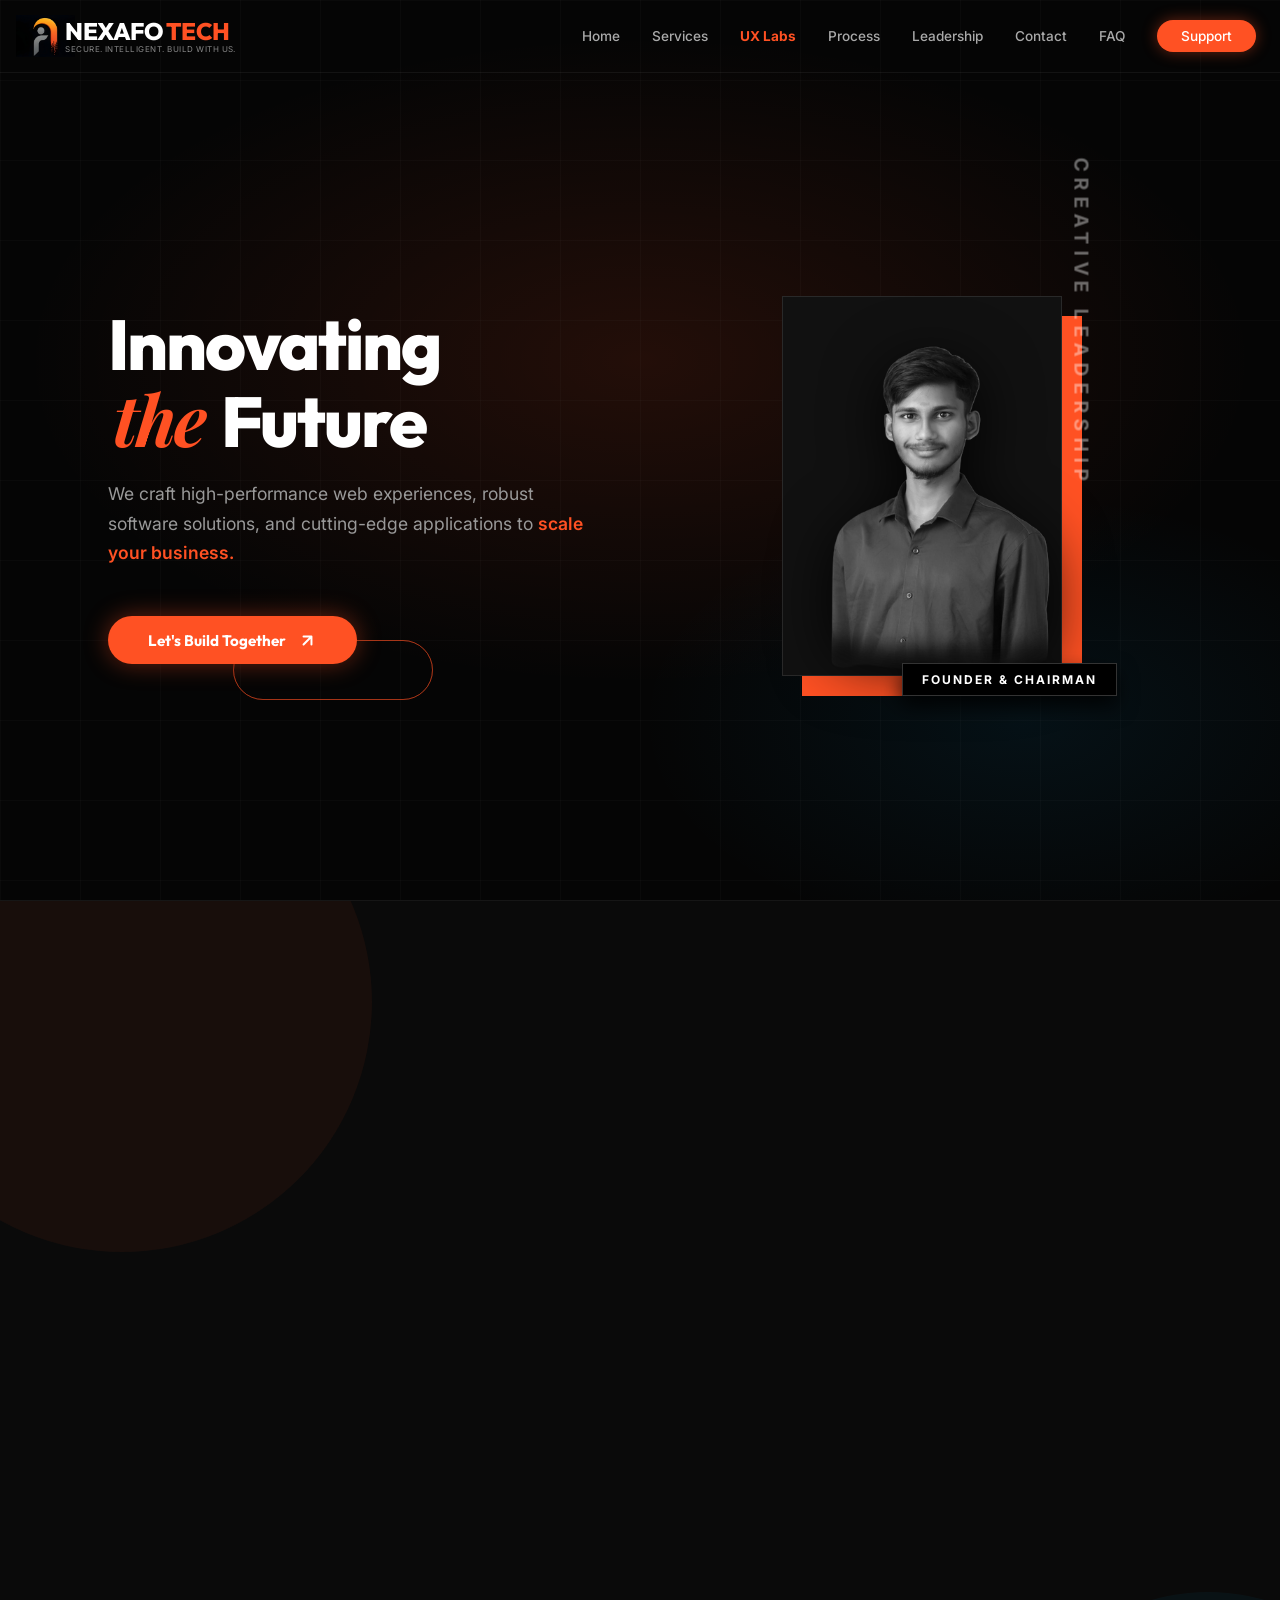
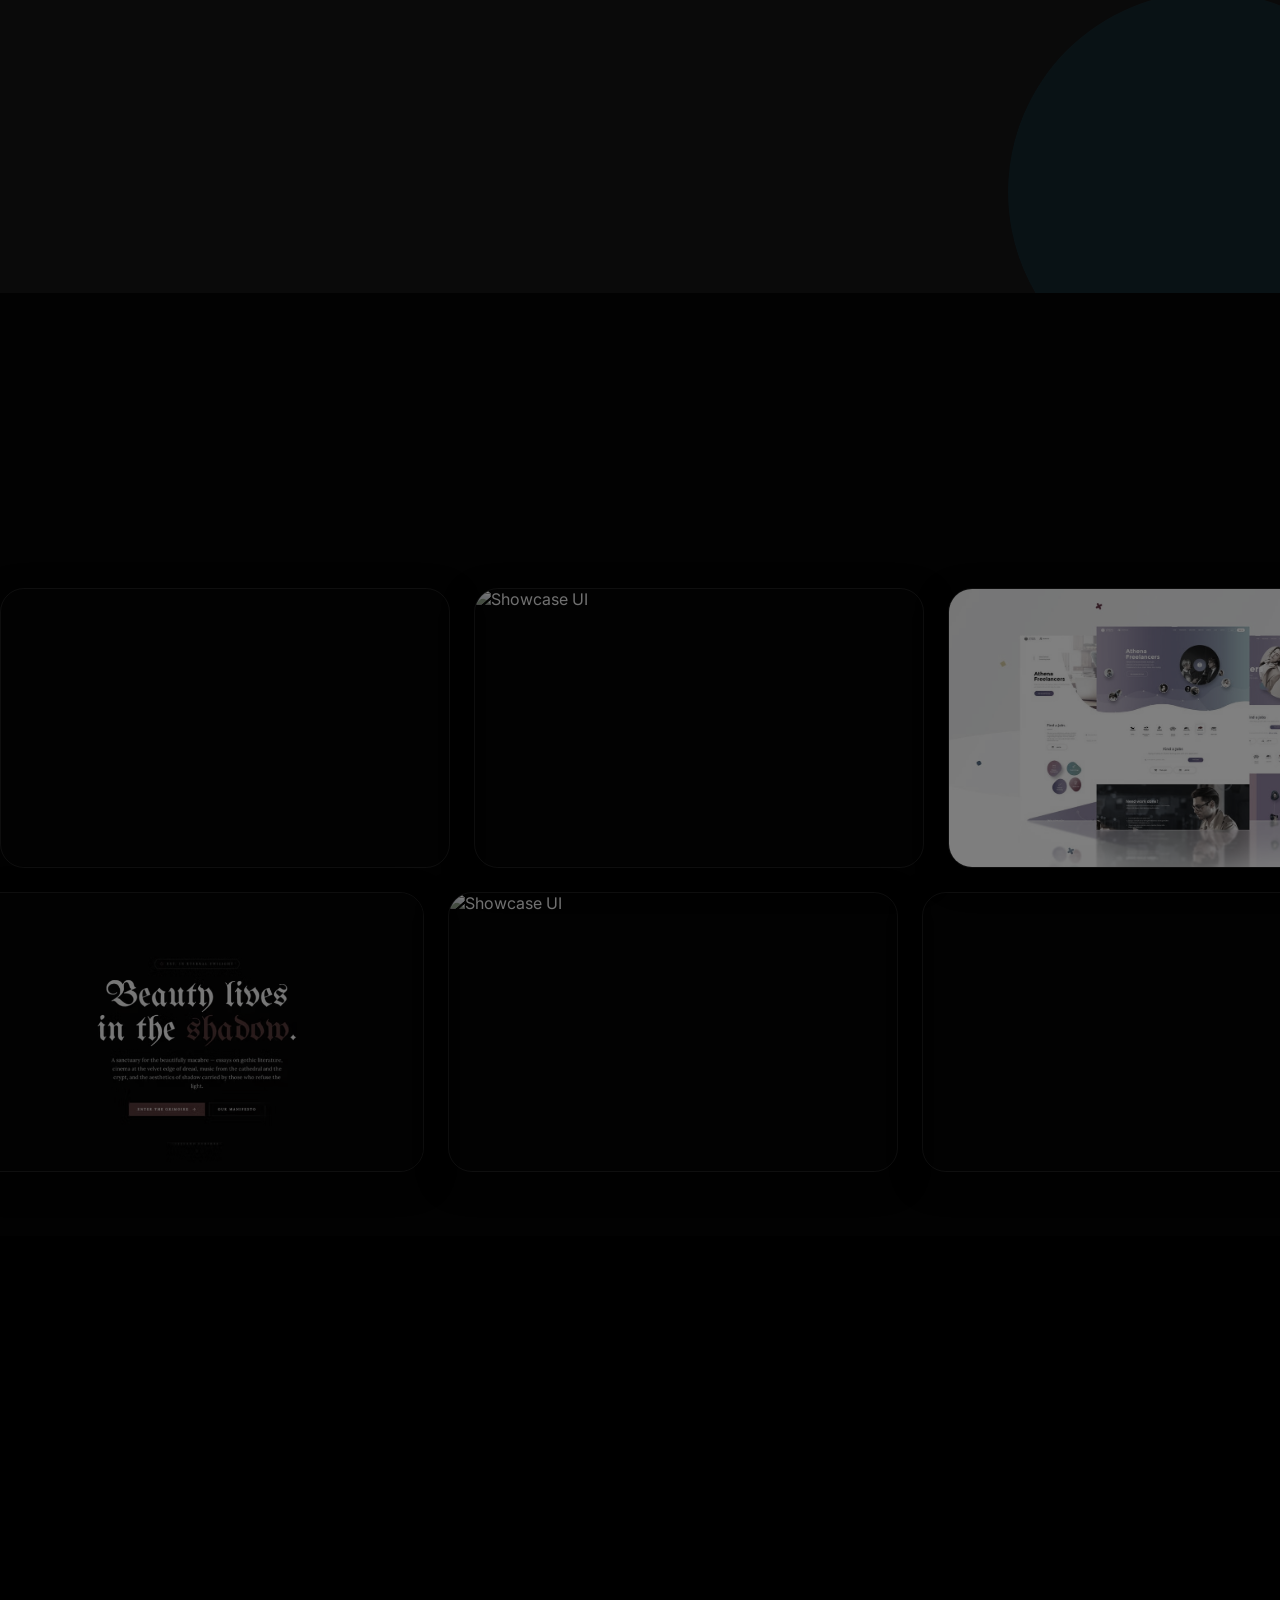
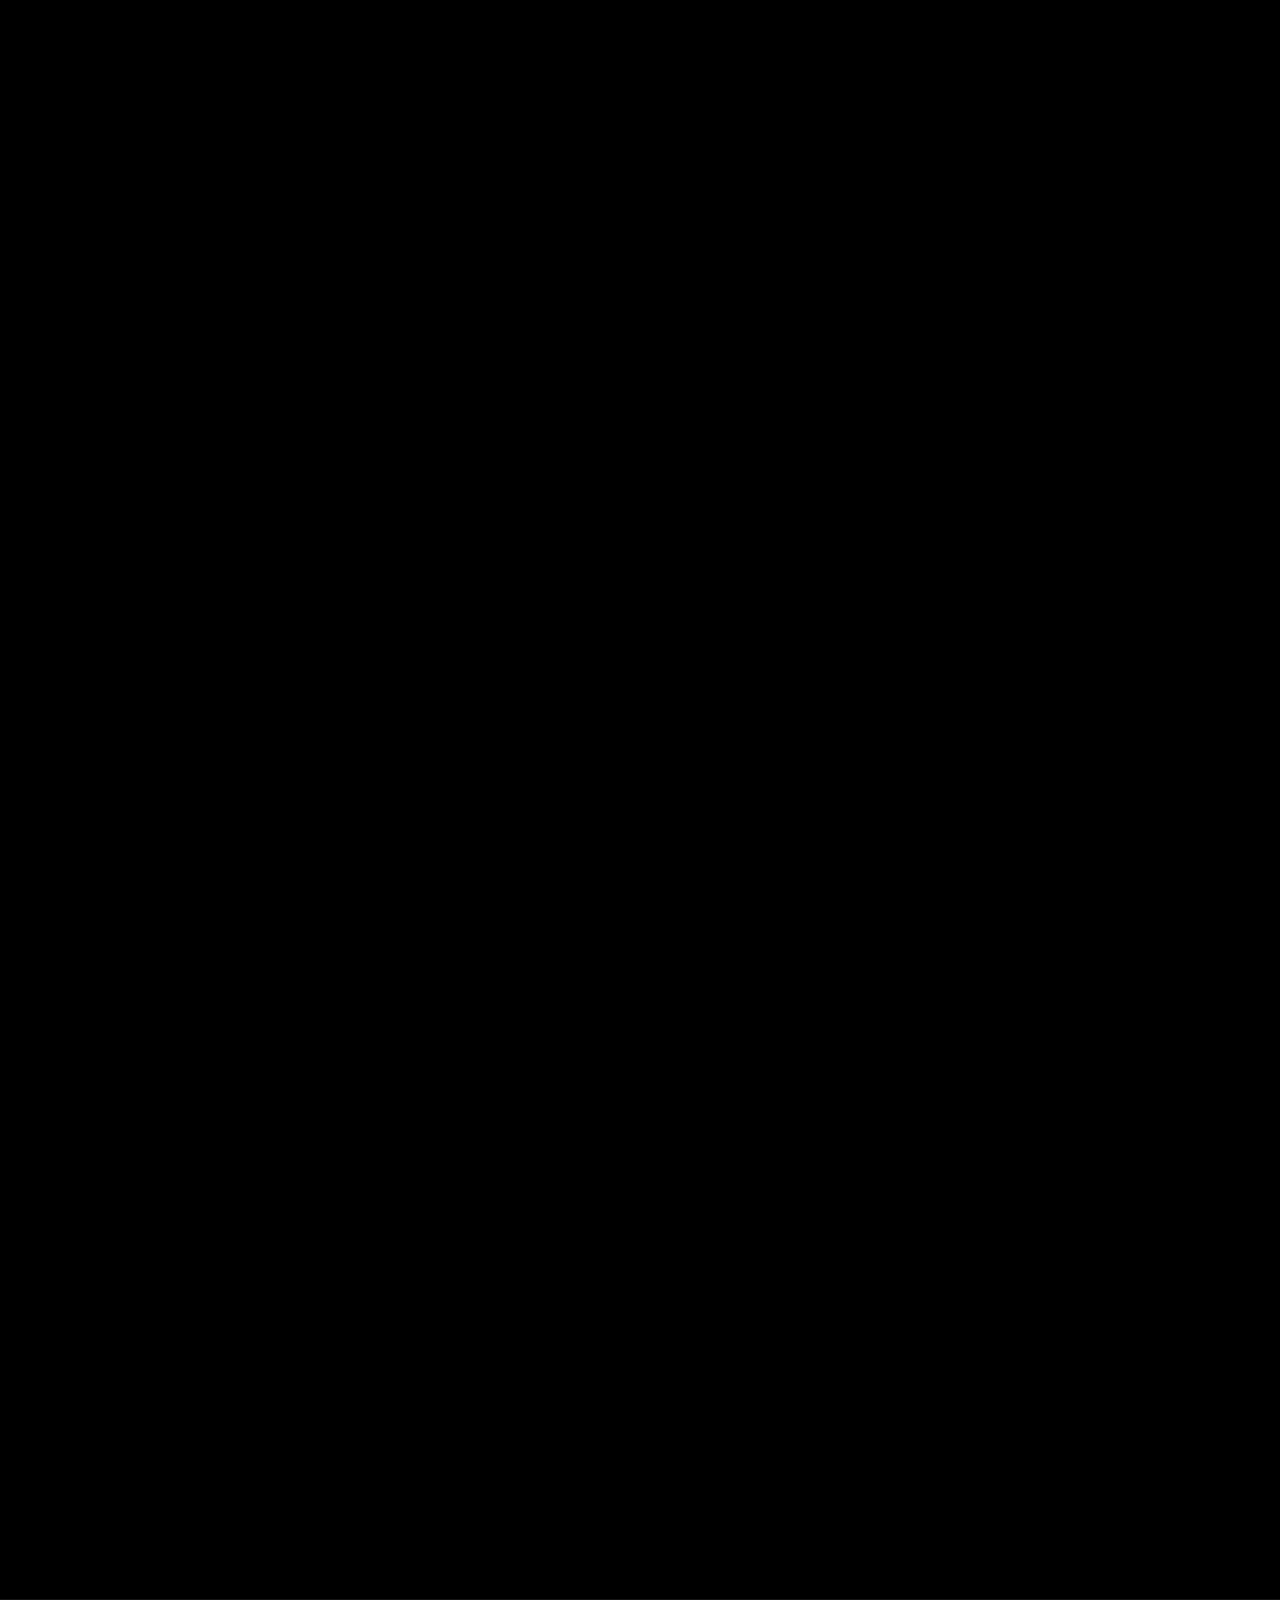
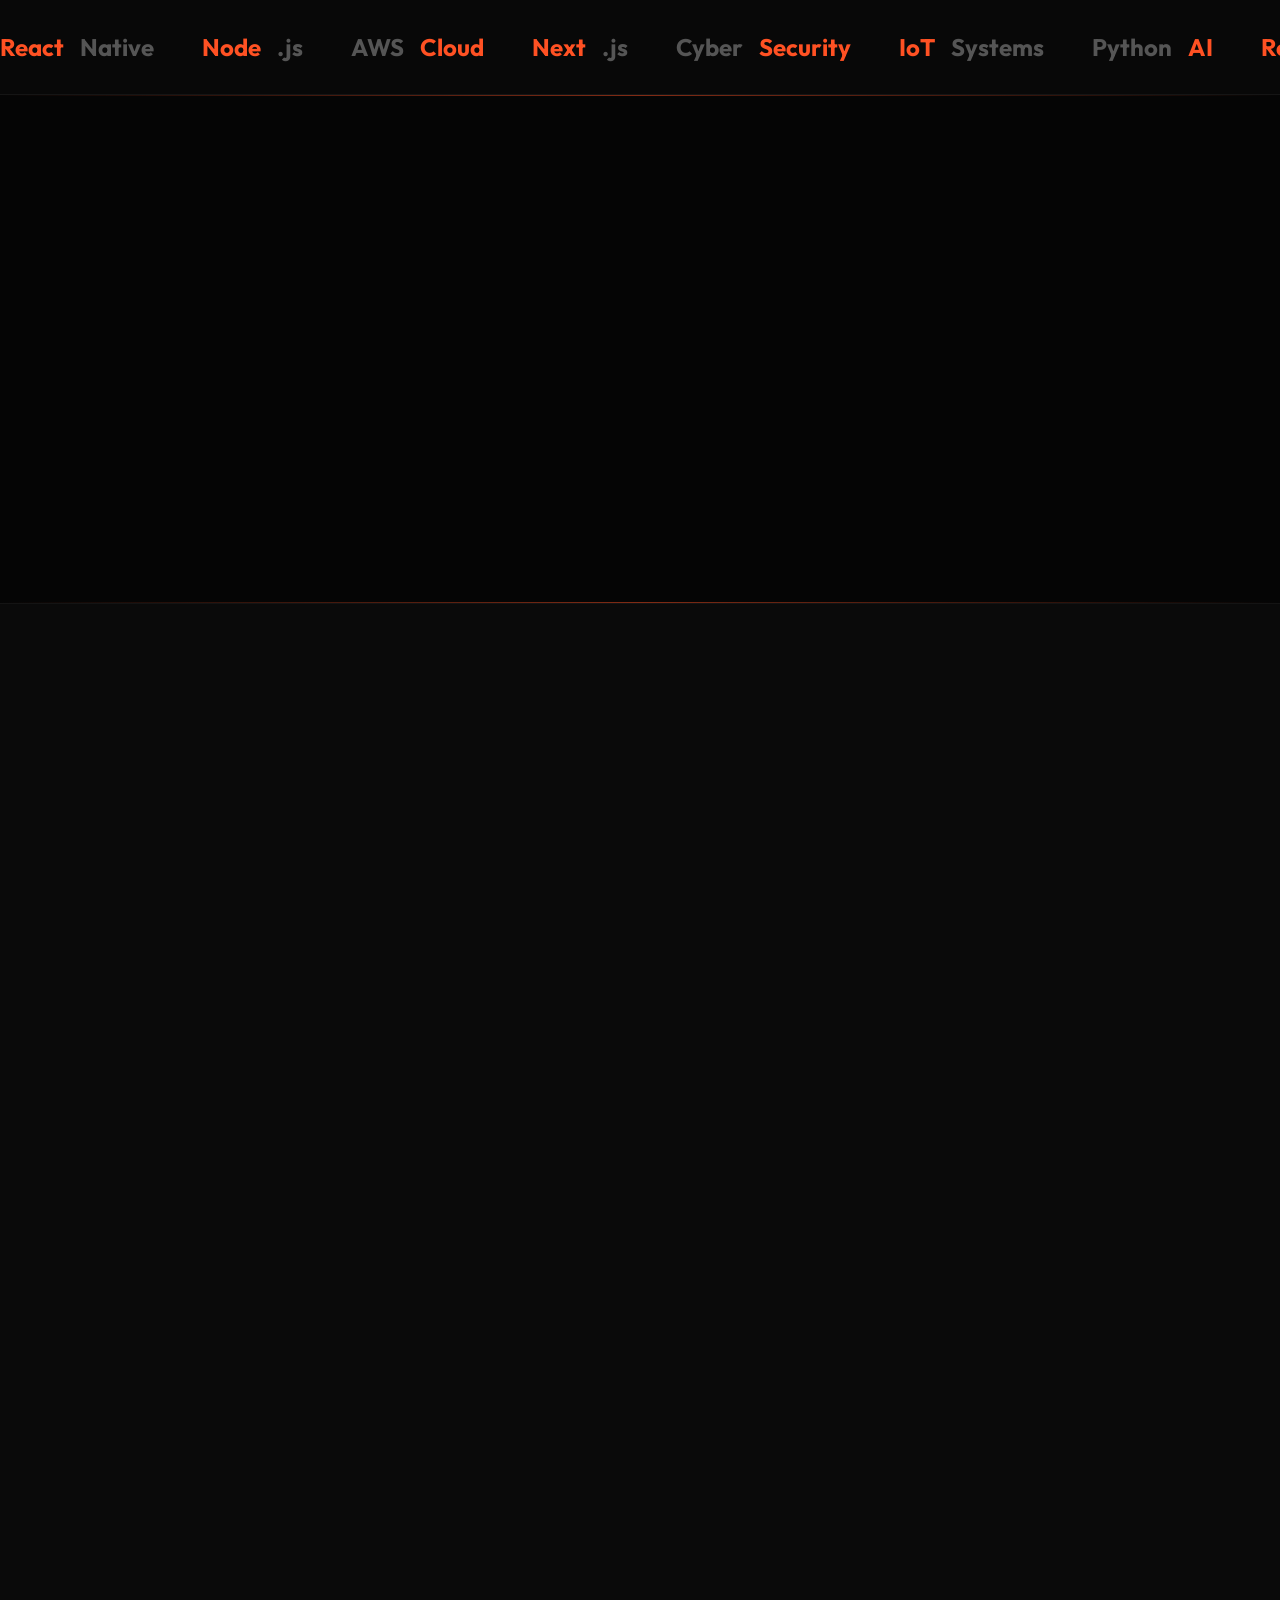
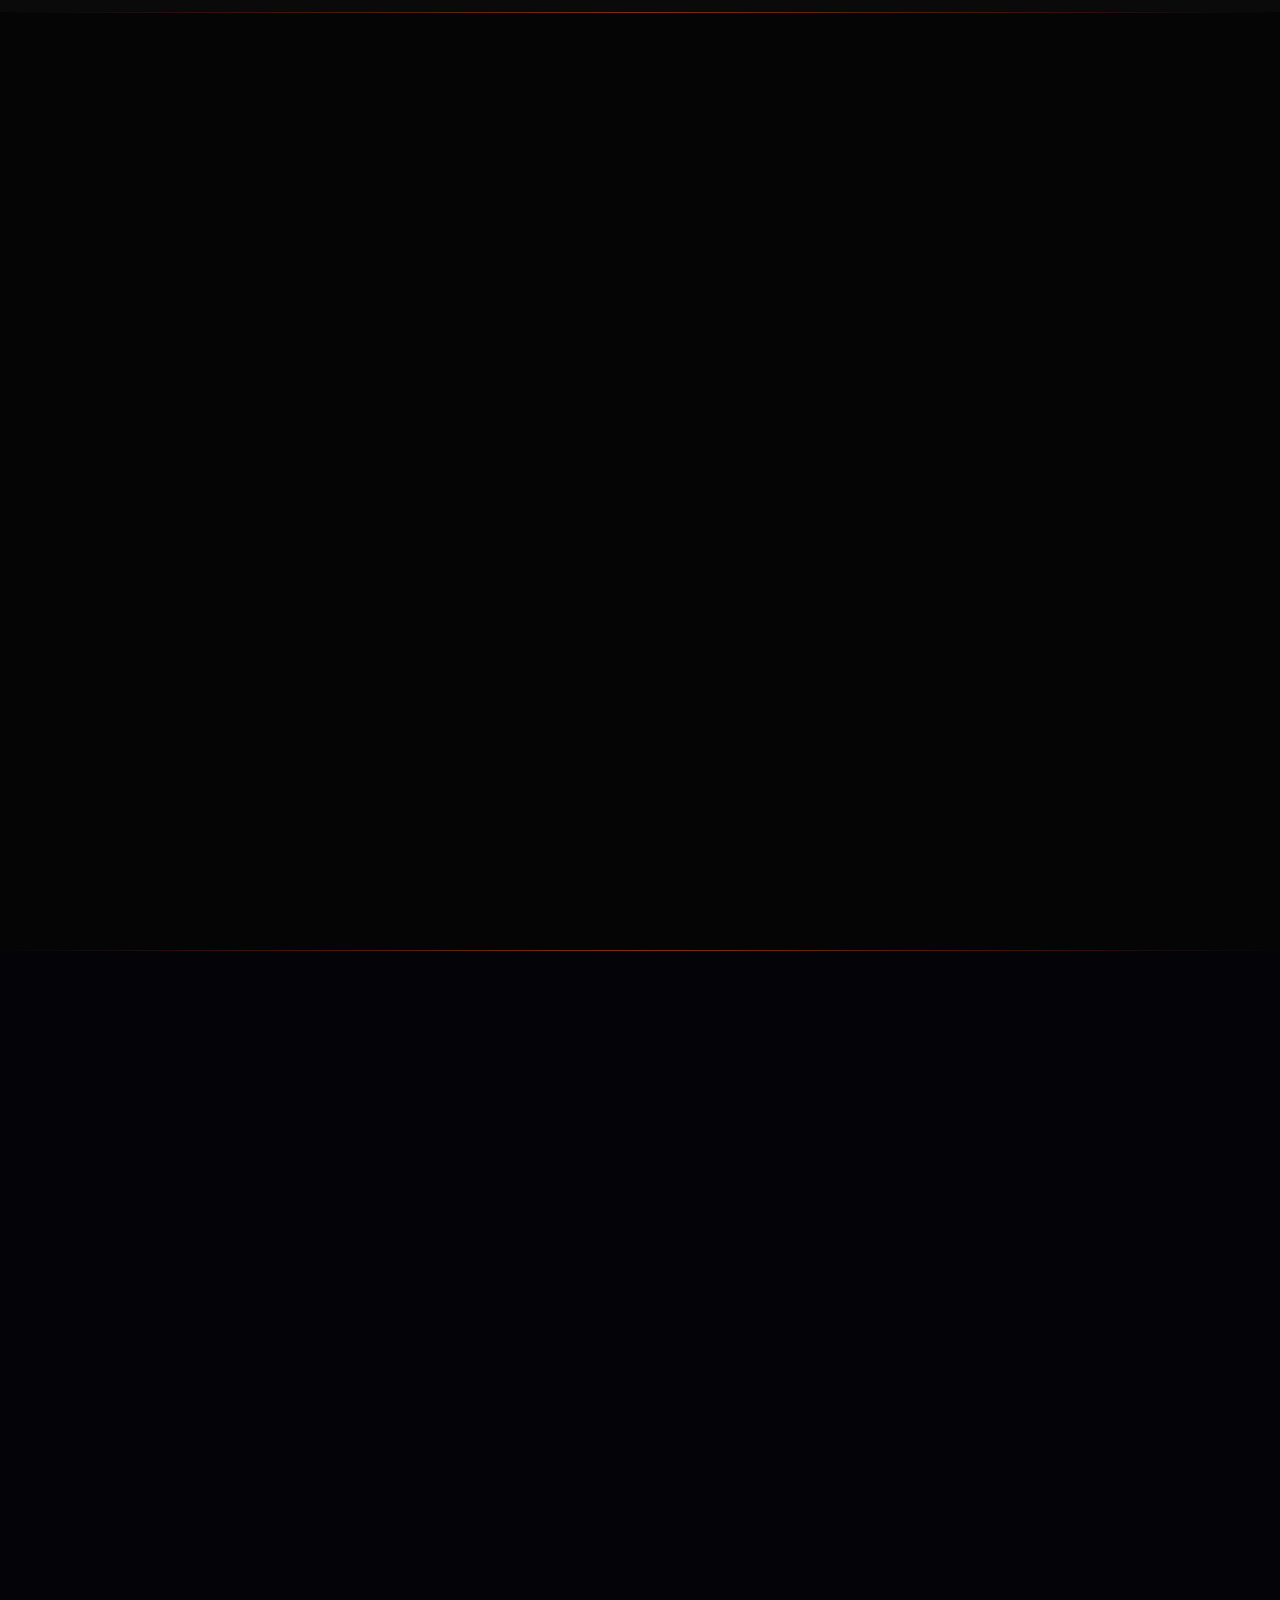
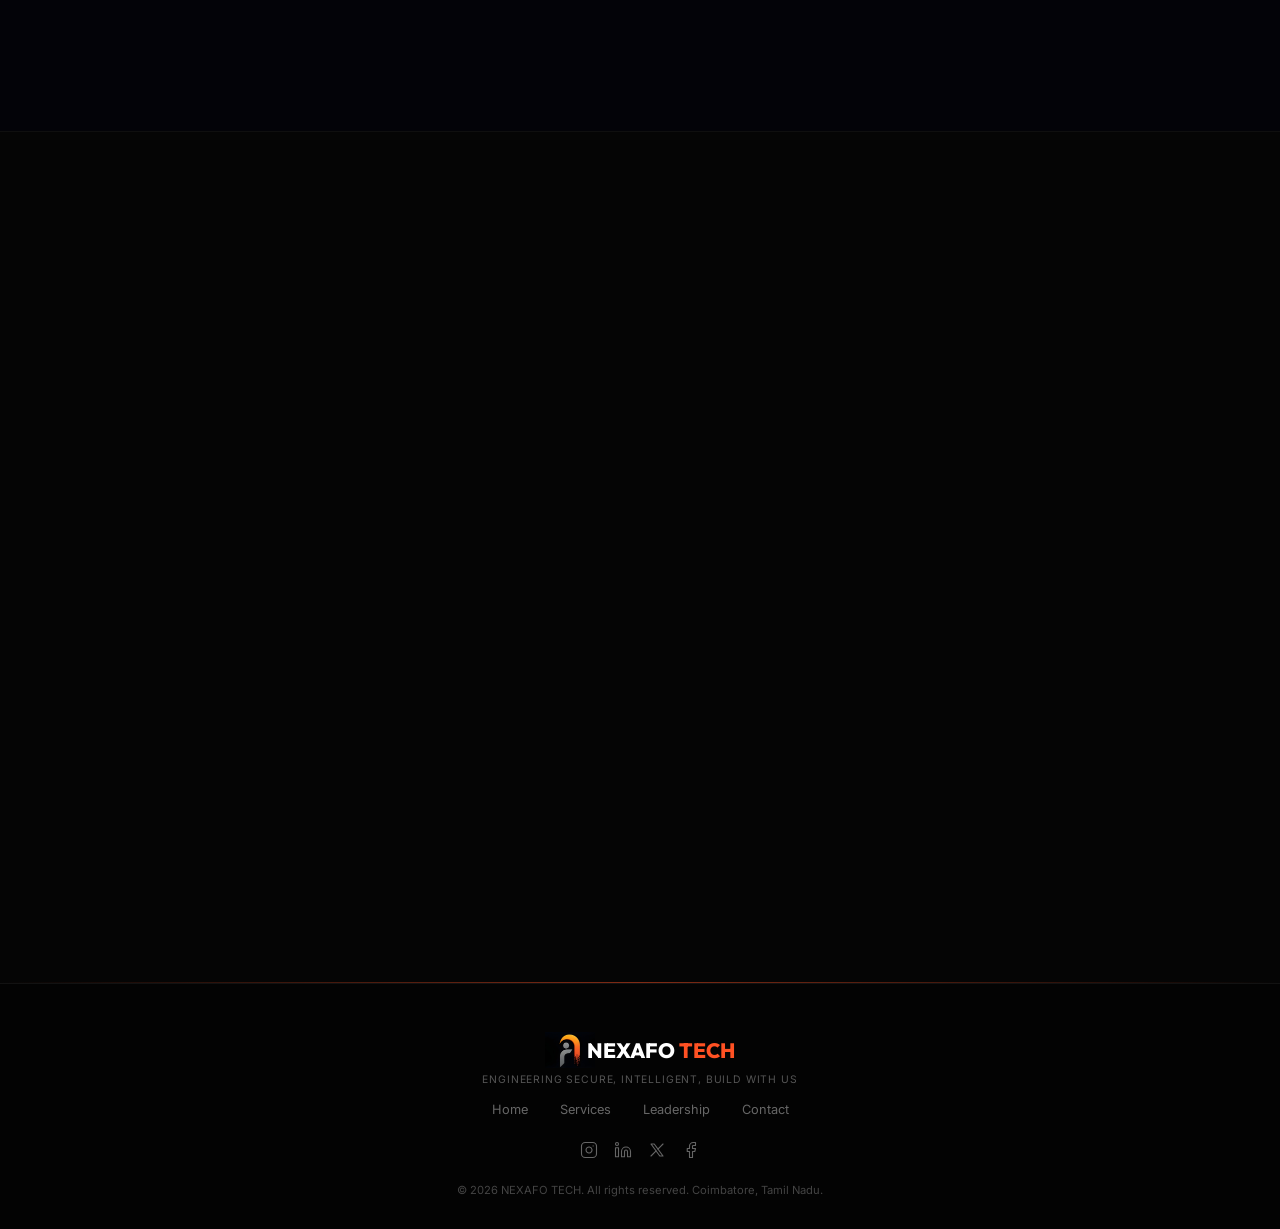
==== commit ce636418: "Implement Neo-Brutalist Monolith hero design with 3D parallax hover effects, spinning background, ha" ====
--- a/index.html
+++ b/index.html
@@ -19,7 +19,7 @@
     <script defer src="https://unpkg.com/split-type" integrity="sha384-wQImCCD/id1jPTwSloatzKlEpnEAQ5aH8H2Ud27FnNcJ1lf2+hB75ctoWnWxyD8X" crossorigin="anonymous"></script>
     <script defer src="https://unpkg.com/@studio-freight/lenis@1.0.32/dist/lenis.min.js" integrity="sha384-DNeW6upmQEIUlO/LHDW2ltyhVQ3tFgBjRYEB0Xy9AL9u+3TJ85W/nHQN1cajVj1O" crossorigin="anonymous"></script>
 
-    <link rel="stylesheet" href="styles.css?v=32">
+    <link rel="stylesheet" href="styles.css?v=33">
 
 </head>
 <body>
@@ -75,10 +75,17 @@
             </div>
         </div>
                 <div class="hero-visual" id="heroVisual">
-            <div class="square-frame-container">
-                <div class="bg-text-diagonal">CREATIVE LEADERS</div>
-                <div class="square-frame"></div>
-                <div class="hero-slider" id="heroSlider">
+            <div class="neo-container" id="neoContainer">
+                
+                <!-- Background Spinning Monolith -->
+                <div class="neo-monolith-wrapper">
+                    <div class="neo-monolith">
+                        <div class="neo-vertical-text">CREATIVE LEADERSHIP</div>
+                    </div>
+                </div>
+
+                <!-- Static Foreground Portrait Slider -->
+                <div class="neo-foreground hero-slider" id="heroSlider">
                     <div class="hero-slide active">
                         <img id="img-founder" src="./image/imp_Image/Founder-Chairman.png" alt="Founder & Chairman" fetchpriority="high" decoding="async">
                         <div class="hero-slide-role">FOUNDER & CHAIRMAN</div>
@@ -771,7 +778,7 @@
 
 <!-- ═══════════ JavaScript ═══════════ -->
 
-<script defer src="script.js?v=14"></script>
+<script defer src="script.js?v=15"></script>
 
 </body>
 </html>
--- a/styles.css
+++ b/styles.css
@@ -1180,9 +1180,16 @@
 
 /* ───── C) Mobile Responsive (≤ 768px) ───── */
 @media (max-width: 768px) {
-    .square-frame-container { width: 250px; height: 250px; }
-    .bg-text-diagonal { font-size: 1.2rem; }
-    .square-frame { width: 200px; height: 230px; }
+    .neo-container { width: 250px; height: 300px; }
+    .neo-monolith-wrapper { width: 200px; height: 280px; }
+    .neo-monolith { box-shadow: 15px 15px 0px var(--primary); }
+    .hero:hover .neo-monolith { box-shadow: 20px 20px 0px var(--primary); }
+    .neo-vertical-text { font-size: 0.9rem; letter-spacing: 0.2em; transform: rotate(90deg) translateY(-10px); }
+    .hero-slide-role { font-size: 0.55rem; right: -5px; bottom: 5px; padding: 0.4rem 0.8rem; }
+
+    
+    
+    
     .hero-slide-role { font-size: 0.55rem; right: -5px; bottom: -5px; padding: 0.3rem 0.6rem; }
 
     /* Navbar */
@@ -1579,9 +1586,16 @@
 
 
 @media (max-width: 768px) {
-    .square-frame-container { width: 250px; height: 250px; }
-    .bg-text-diagonal { font-size: 1.2rem; }
-    .square-frame { width: 200px; height: 230px; }
+    .neo-container { width: 250px; height: 300px; }
+    .neo-monolith-wrapper { width: 200px; height: 280px; }
+    .neo-monolith { box-shadow: 15px 15px 0px var(--primary); }
+    .hero:hover .neo-monolith { box-shadow: 20px 20px 0px var(--primary); }
+    .neo-vertical-text { font-size: 0.9rem; letter-spacing: 0.2em; transform: rotate(90deg) translateY(-10px); }
+    .hero-slide-role { font-size: 0.55rem; right: -5px; bottom: 5px; padding: 0.4rem 0.8rem; }
+
+    
+    
+    
     .hero-slide-role { font-size: 0.55rem; right: -5px; bottom: -5px; padding: 0.3rem 0.6rem; }
 
     .team-grid {
@@ -1630,52 +1644,89 @@
     transform: translateY(0);
 }
 
-/* ═══════════ NEW HERO VISUAL (SQUARE) ═══════════ */
-.square-frame-container {
+
+
+/* ═══════════ NEO-BRUTALIST MONOLITH VISUAL ═══════════ */
+.neo-container {
     position: relative;
     width: 350px;
-    height: 350px;
+    height: 400px;
     margin: 0 auto;
     display: flex;
     justify-content: center;
     align-items: center;
-}
-
-.bg-text-diagonal {
-    position: absolute;
-    font-size: 2rem;
-    font-weight: 800;
-    color: rgba(255, 255, 255, 0.05);
-    transform: rotate(-15deg);
-    white-space: nowrap;
-    z-index: 0;
-    letter-spacing: 0.5rem;
-}
-
-.square-frame {
+    perspective: 1000px;
+    transform-style: preserve-3d;
+    transition: transform 0.1s ease-out; /* Smooth parallax */
+}
+
+.neo-monolith-wrapper {
     position: absolute;
     width: 280px;
-    height: 320px;
-    border: 4px solid var(--primary);
-    transform: rotate(5deg);
+    height: 380px;
     z-index: 1;
+    transform-style: preserve-3d;
+}
+
+@keyframes slowSpin {
+    from { transform: rotate(0deg); }
+    to { transform: rotate(360deg); }
+}
+
+.neo-monolith {
+    position: absolute;
+    top: 0; left: 0;
+    width: 100%;
+    height: 100%;
+    background: #111111;
+    border: 1px solid rgba(255, 255, 255, 0.1);
+    border-radius: 0;
+    box-shadow: 20px 20px 0px var(--primary);
+    animation: slowSpin 25s linear infinite;
+    display: flex;
+    justify-content: flex-end;
+    align-items: center;
+    transition: box-shadow 0.4s ease;
+}
+
+/* Hover effect for the Monolith */
+.hero:hover .neo-monolith {
+    box-shadow: 30px 30px 0px var(--primary);
+}
+
+.neo-vertical-text {
+    font-family: 'Inter', sans-serif;
+    font-weight: 700;
+    text-transform: uppercase;
+    letter-spacing: 0.3em;
+    font-size: 1.2rem;
+    color: rgba(255, 255, 255, 0.4);
+    transform: rotate(90deg) translateY(-20px);
+    transform-origin: right center;
+    white-space: nowrap;
+}
+
+.neo-foreground {
+    position: absolute;
+    top: 0; left: 0;
+    width: 100%;
+    height: 100%;
+    z-index: 2;
 }
 
 .hero-slider {
     position: relative;
     width: 100%;
     height: 100%;
-    z-index: 2;
 }
 
 .hero-slide {
     position: absolute;
-    top: 0;
-    left: 0;
+    top: 0; left: 0;
     width: 100%;
     height: 100%;
     opacity: 0;
-    transition: opacity 1s ease-in-out;
+    transition: all 0.6s ease-in-out;
     display: flex;
     justify-content: center;
     align-items: flex-end;
@@ -1686,23 +1737,36 @@
 }
 
 .hero-slide img {
-    width: 90%;
-    max-height: 100%;
+    width: 105%;
+    max-height: 110%;
     object-fit: contain;
     object-position: bottom;
-    filter: drop-shadow(0 10px 20px rgba(0,0,0,0.5));
+    filter: grayscale(100%) drop-shadow(0 15px 30px rgba(0,0,0,0.9));
+    transition: all 0.6s cubic-bezier(0.25, 0.46, 0.45, 0.94);
+    transform: scale(1) translateY(0);
+}
+
+/* Hover effect for the Portrait */
+.hero:hover .hero-slide img {
+    filter: grayscale(0%) drop-shadow(0 20px 40px rgba(0,0,0,1));
+    transform: scale(1.05) translateY(-10px);
 }
 
 .hero-slide-role {
     position: absolute;
-    bottom: -15px;
-    right: -10px;
+    bottom: -10px;
+    right: -20px;
     background: #000;
     color: #fff;
     font-size: 0.75rem;
     font-weight: 700;
-    padding: 0.4rem 1rem;
-    border: 1px solid rgba(255,255,255,0.1);
+    padding: 0.5rem 1.2rem;
+    border: 1px solid rgba(255,255,255,0.2);
     letter-spacing: 2px;
-    box-shadow: 0 10px 20px rgba(0,0,0,0.5);
-}
+    box-shadow: 0 10px 20px rgba(0,0,0,0.8);
+    transition: transform 0.4s ease;
+}
+
+.hero:hover .hero-slide-role {
+    transform: translateY(-5px);
+}
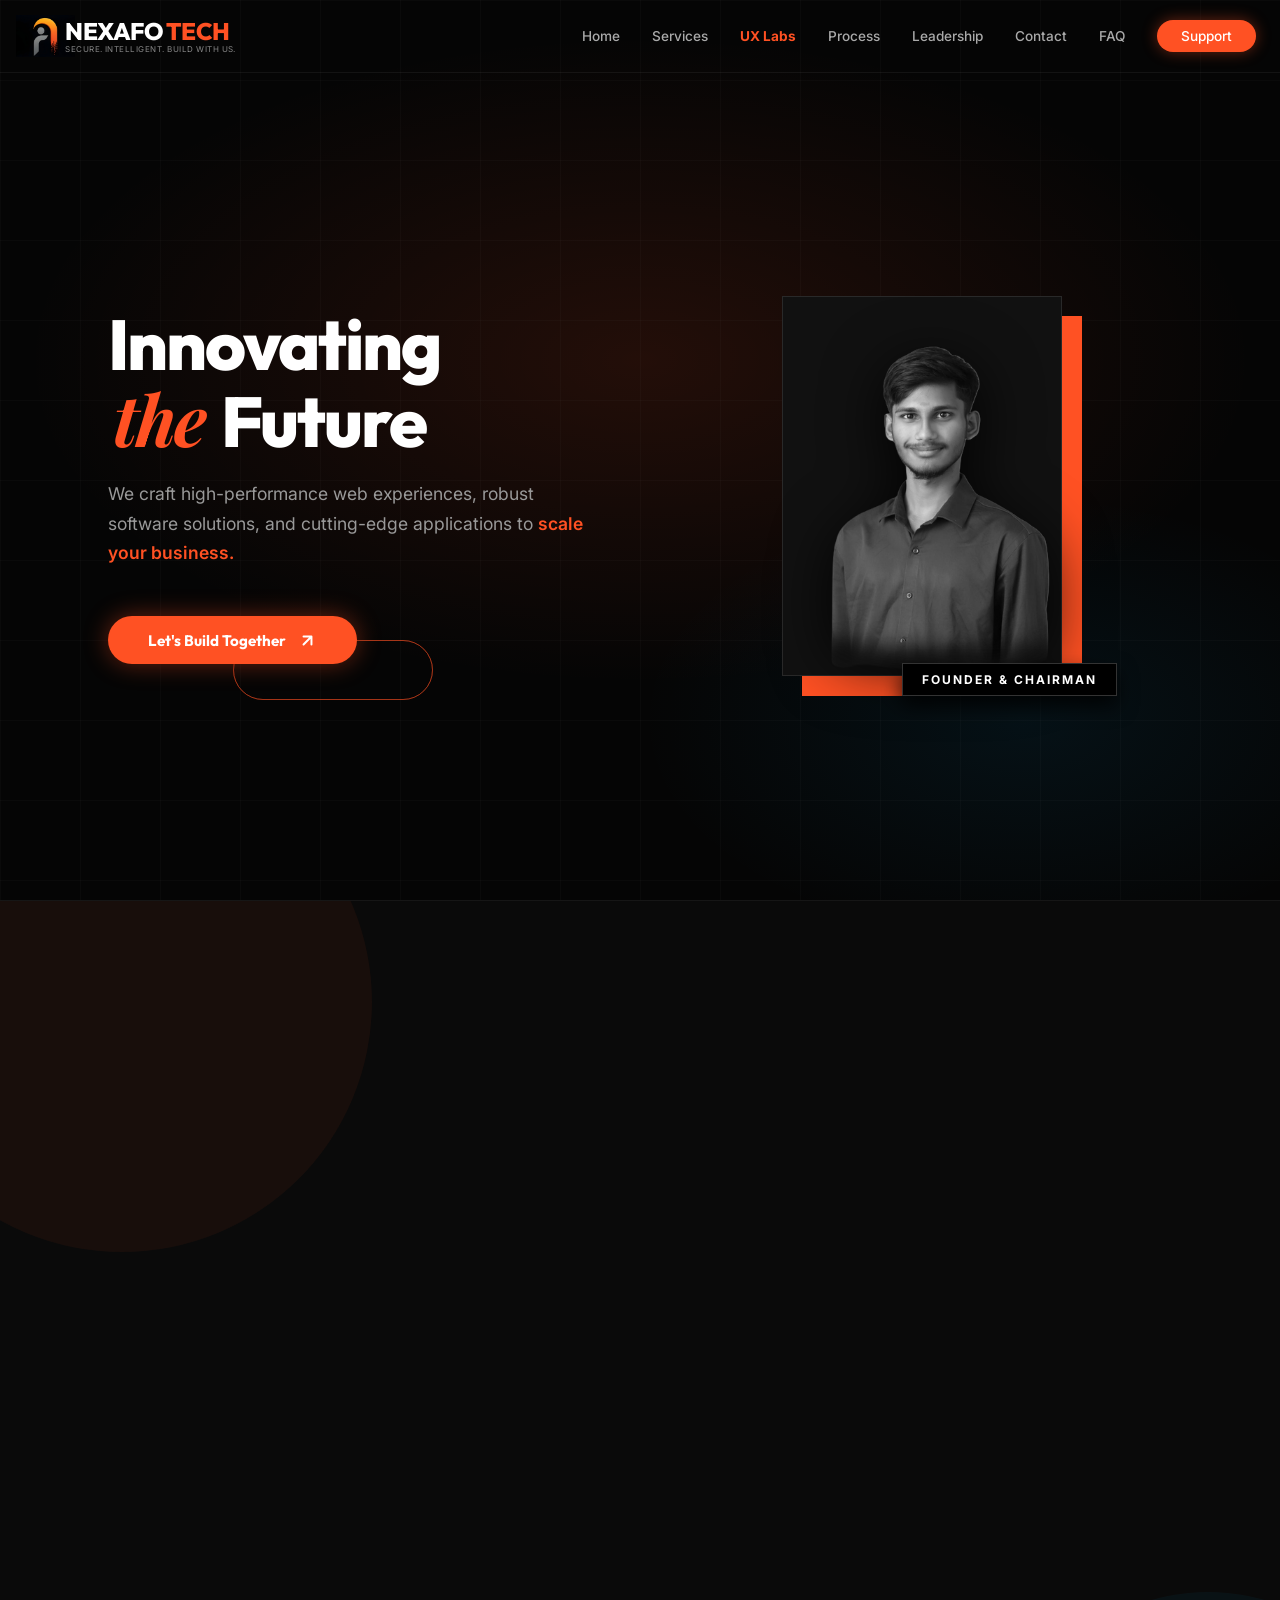
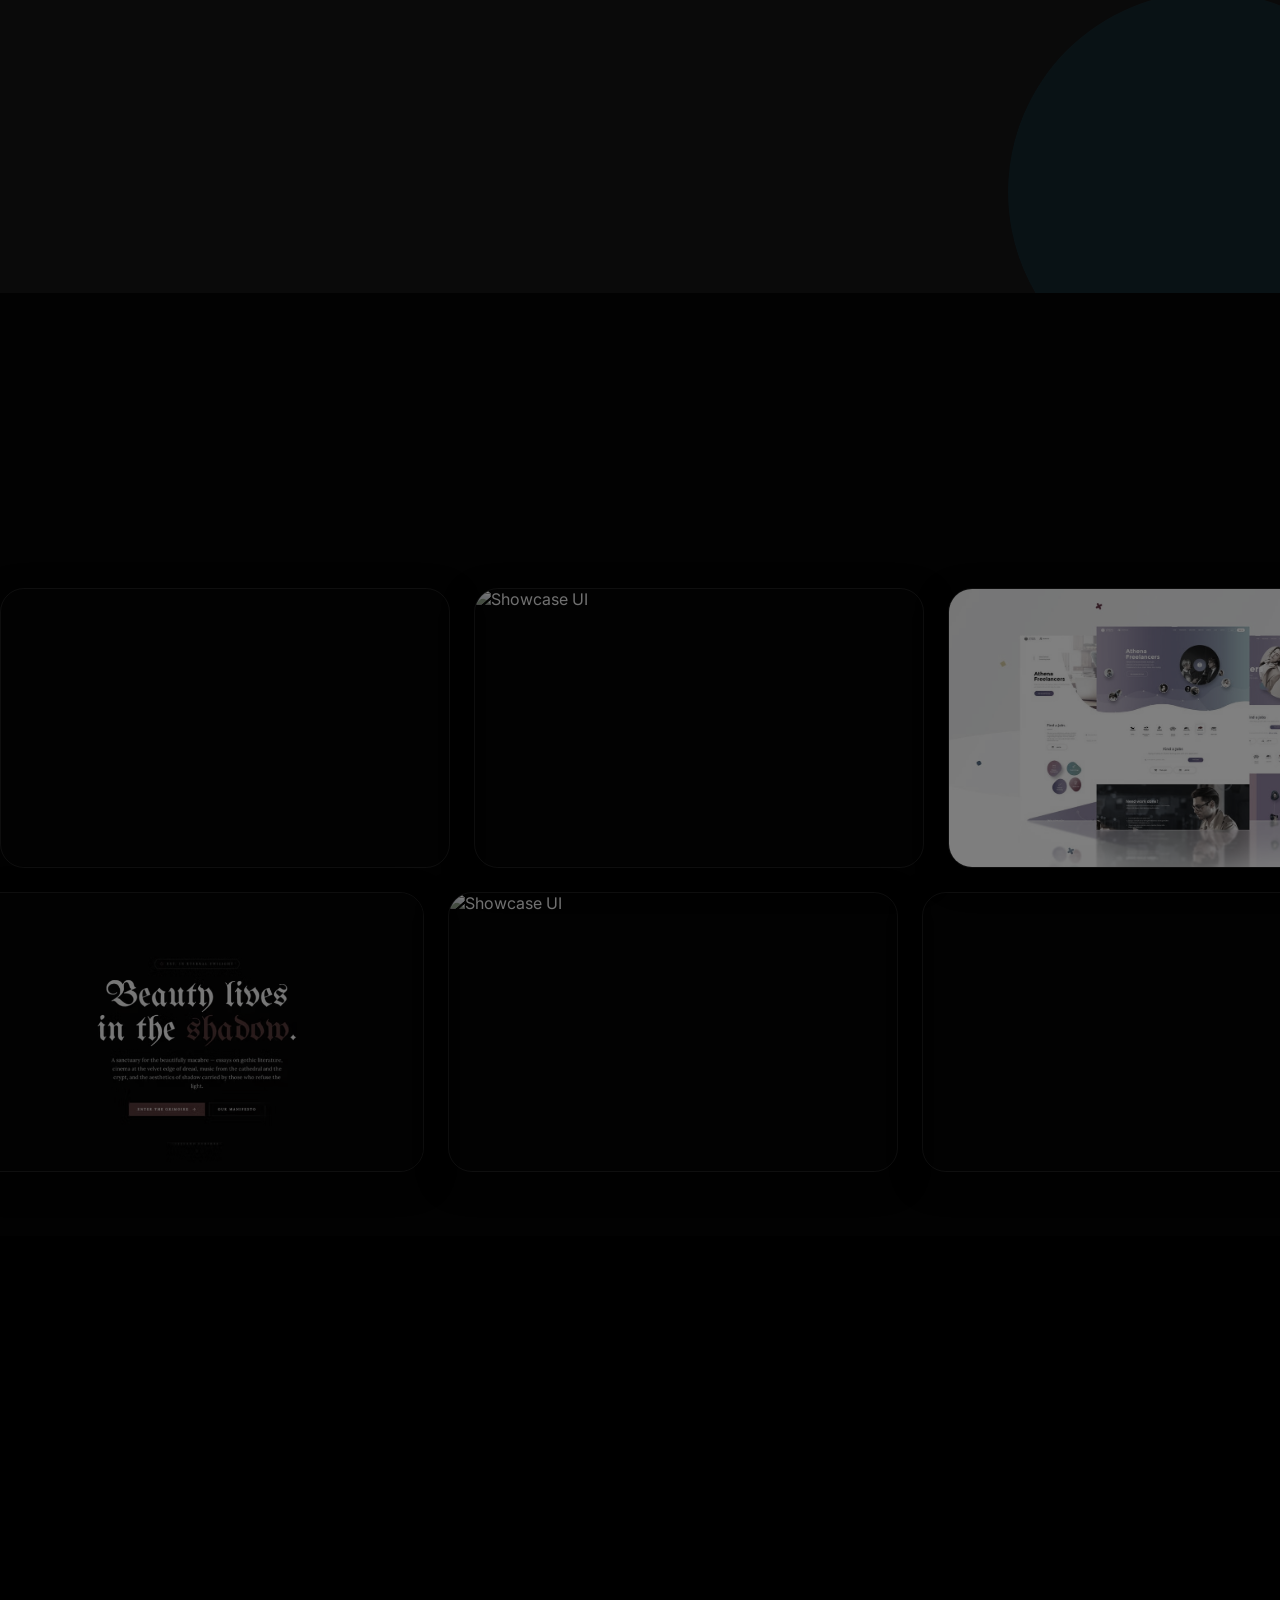
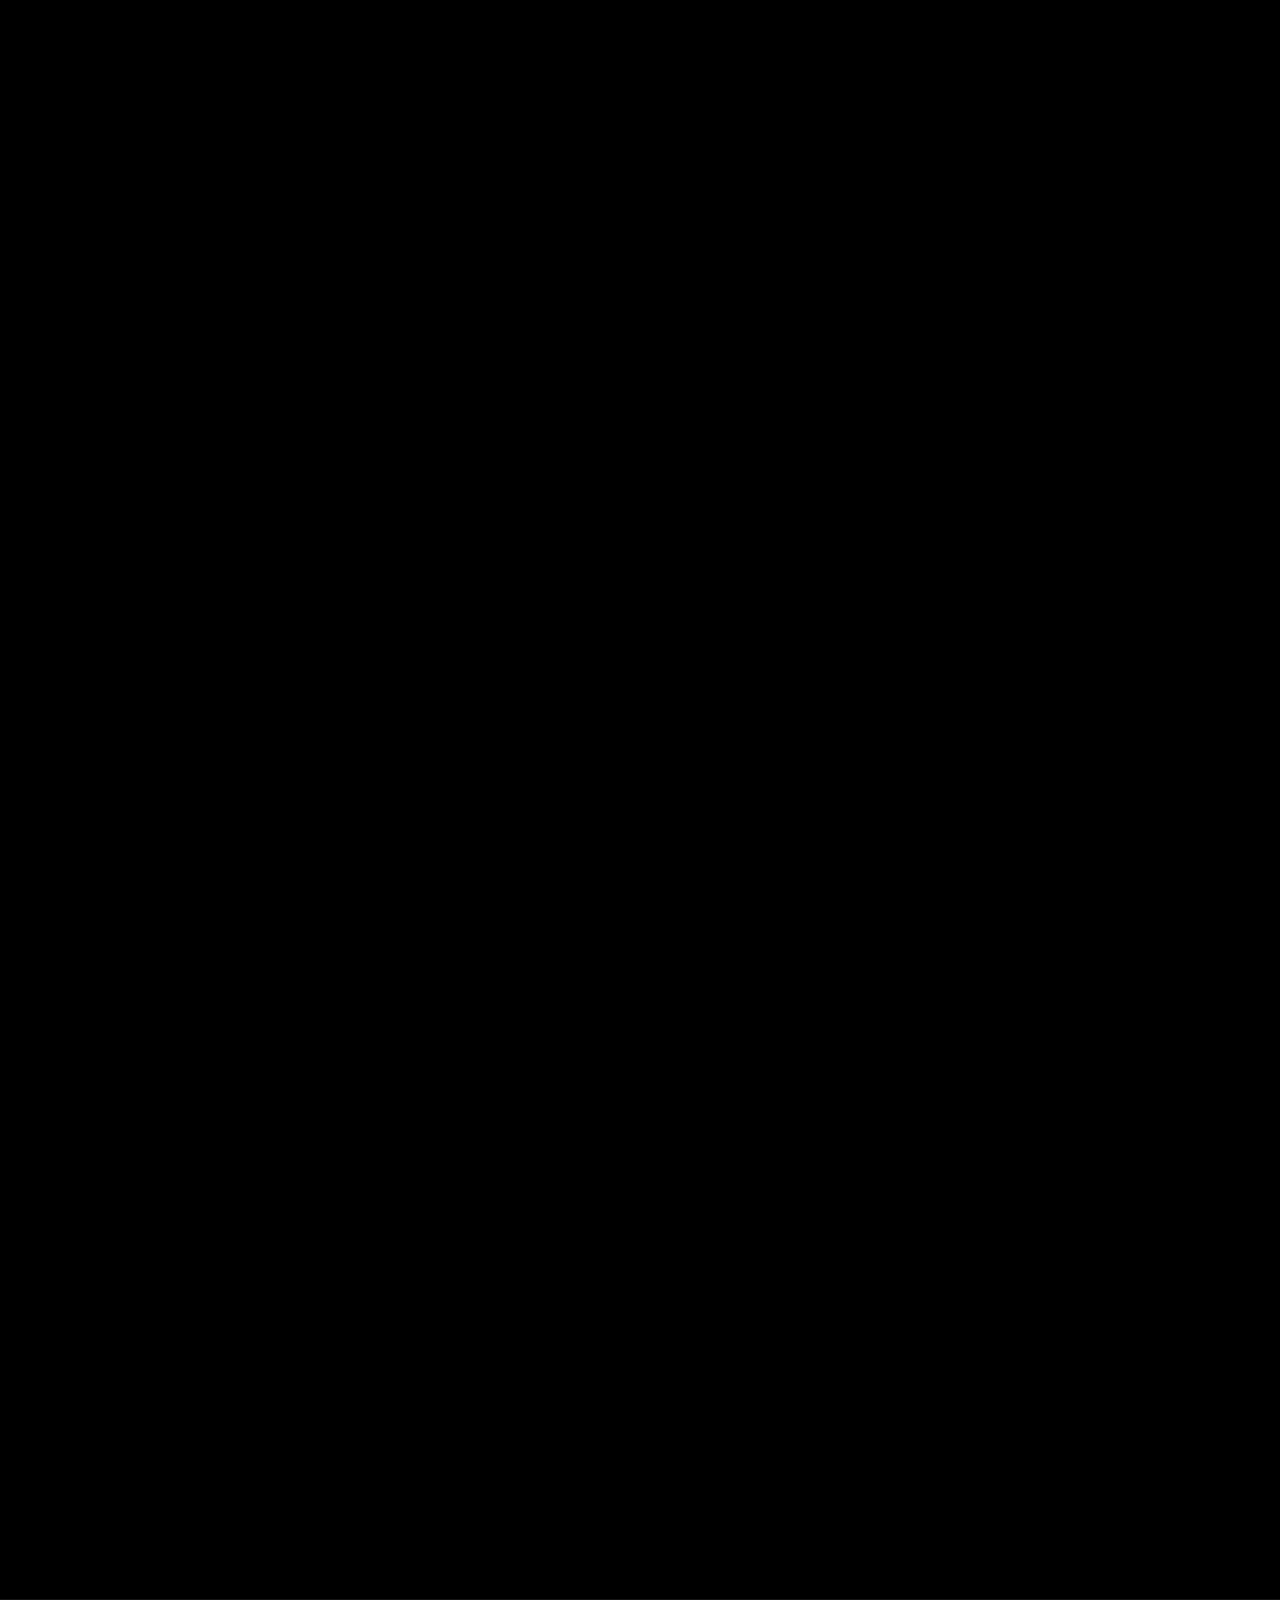
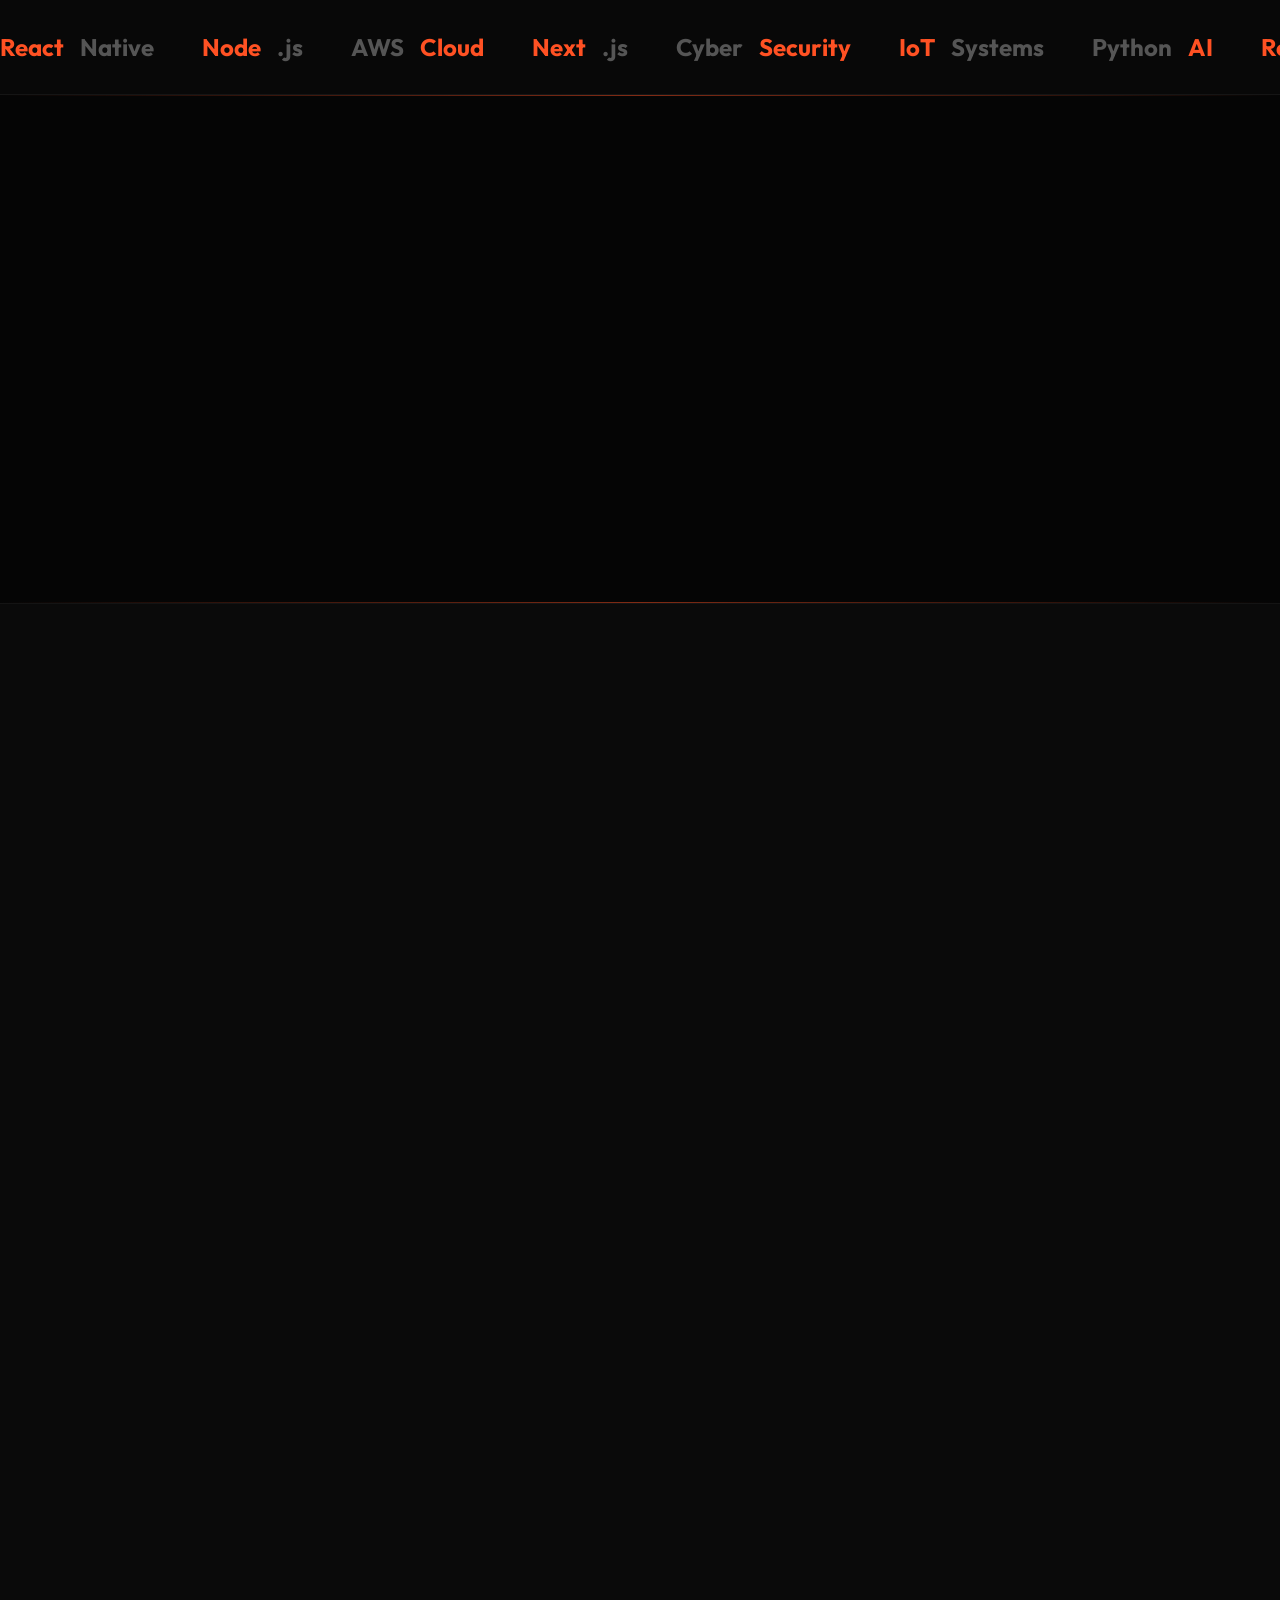
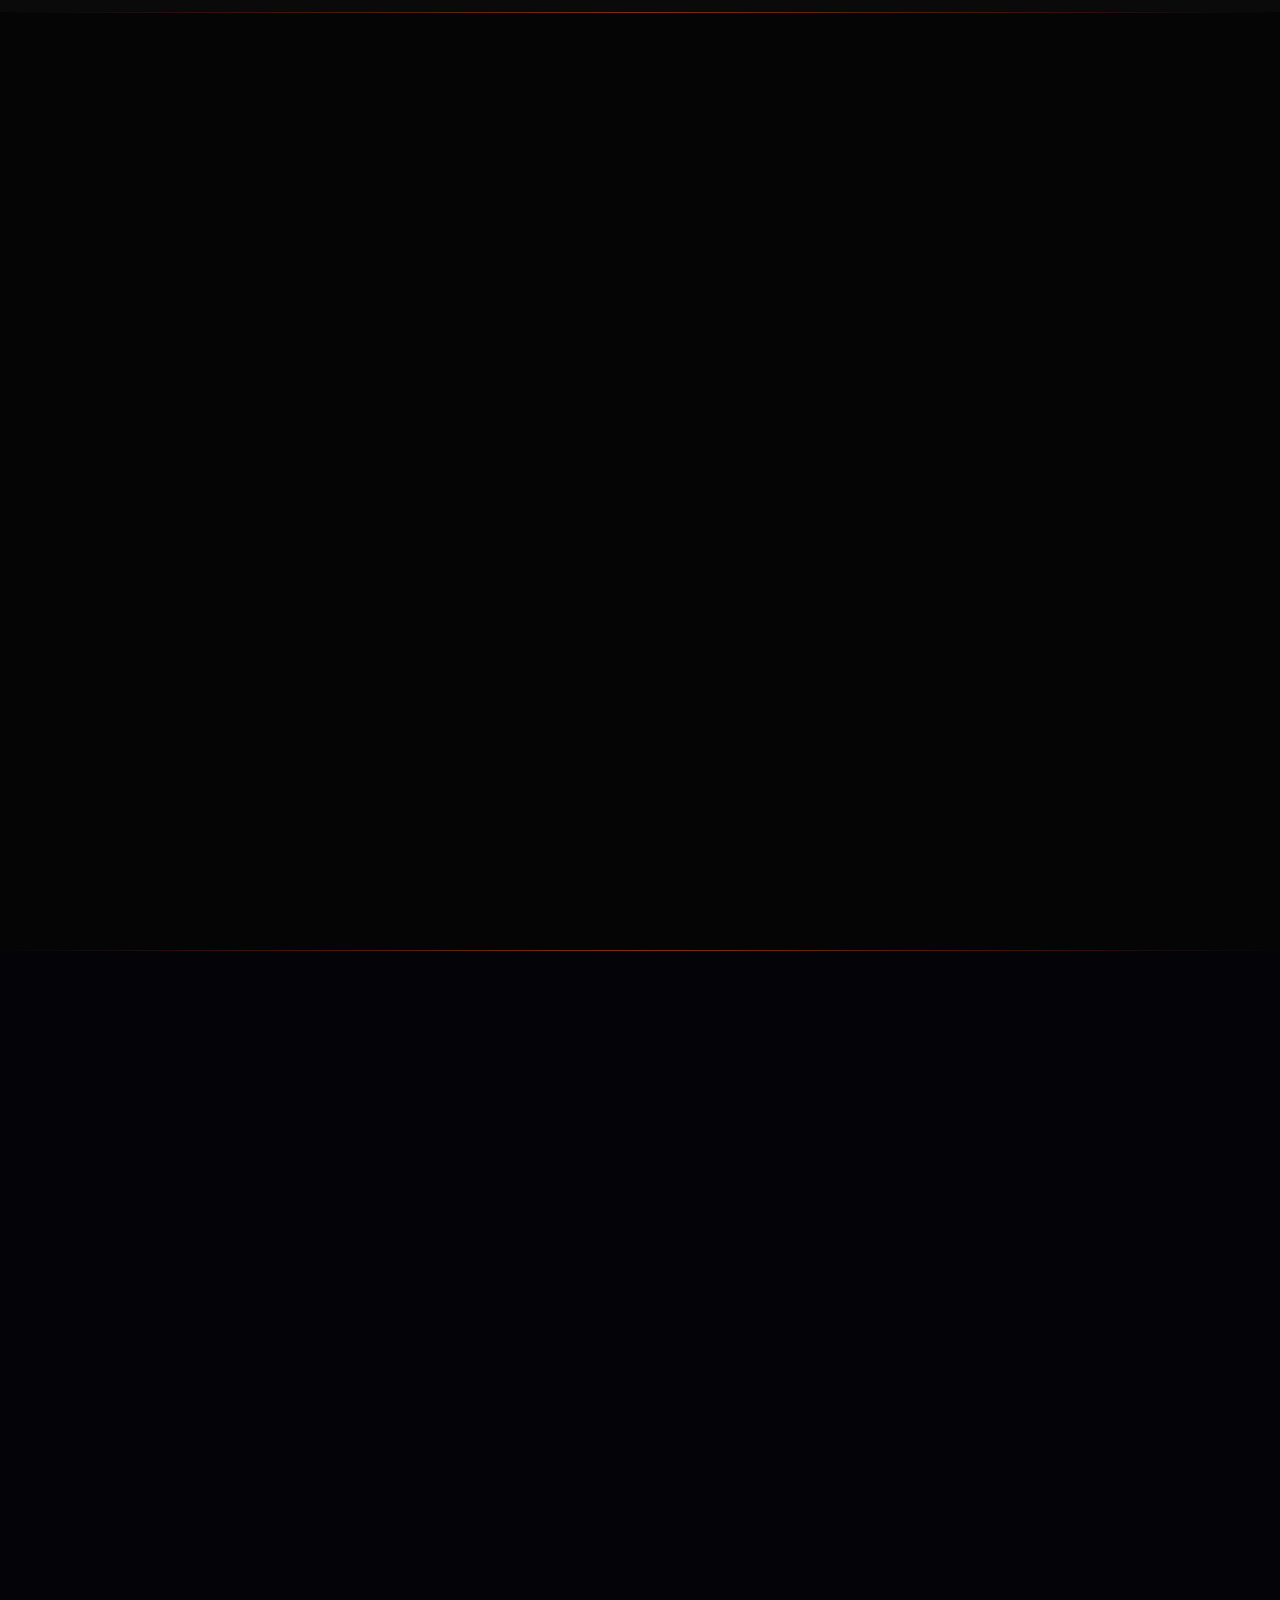
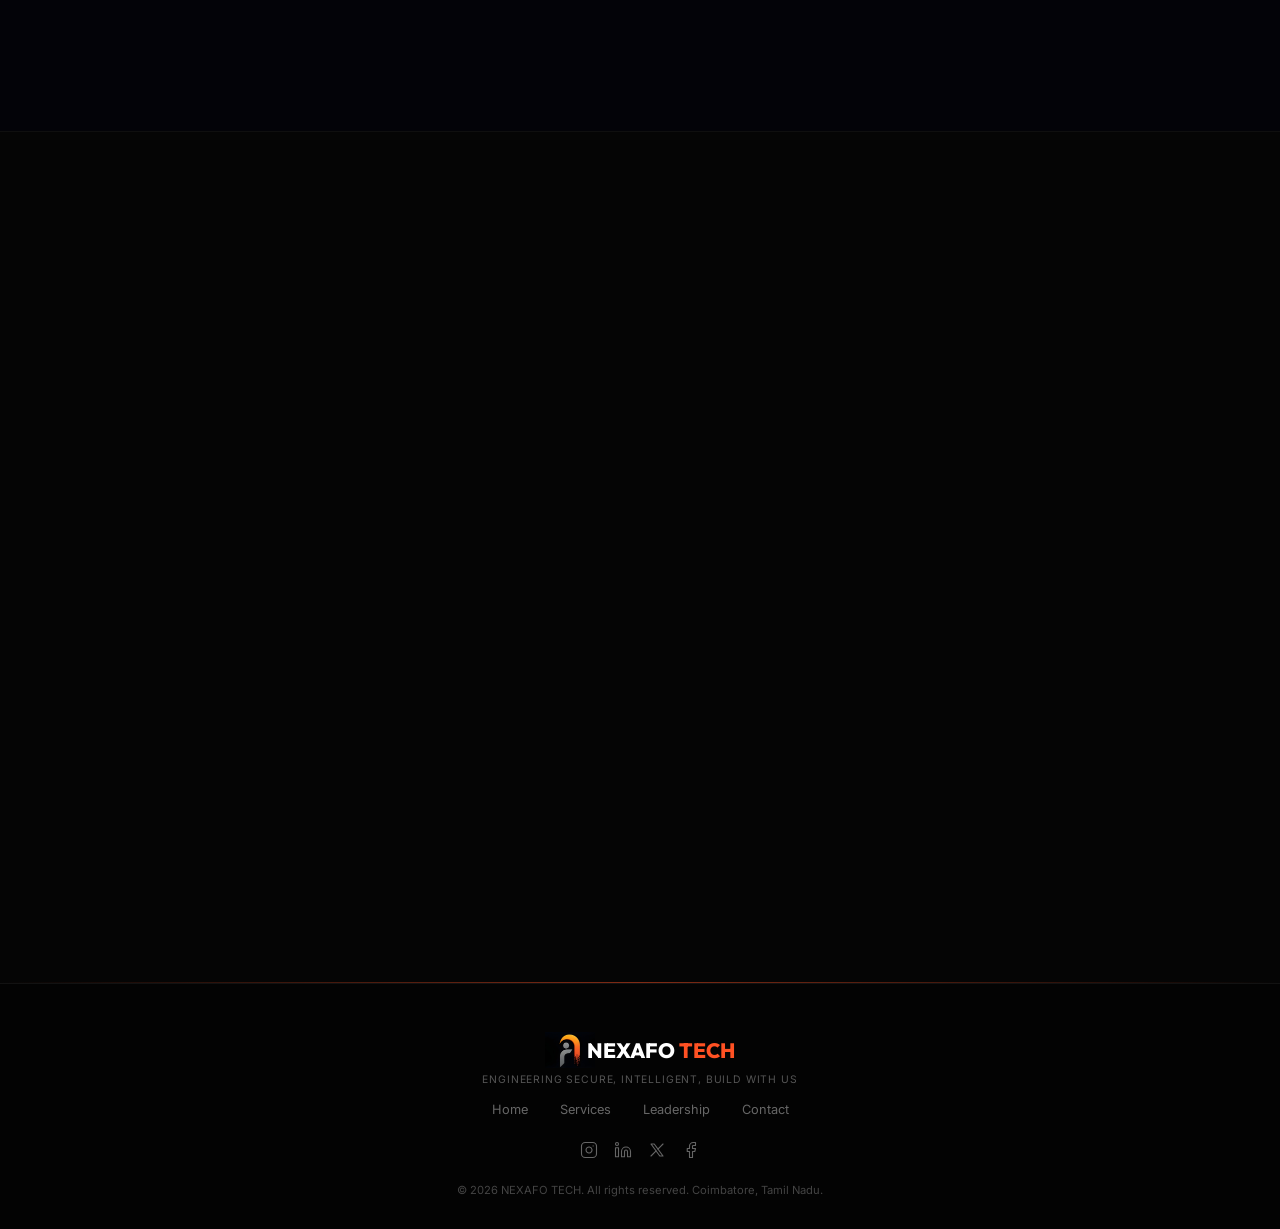
==== commit c2ad7e5c: "Remove 'CREATIVE LEADERSHIP' background text from monolith" ====
--- a/index.html
+++ b/index.html
@@ -1,4 +1,4 @@
-﻿<!DOCTYPE html>
+<!DOCTYPE html>
 <html lang="en">
 <head>
     <meta charset="UTF-8">
@@ -80,7 +80,6 @@
                 <!-- Background Spinning Monolith -->
                 <div class="neo-monolith-wrapper">
                     <div class="neo-monolith">
-                        <div class="neo-vertical-text">CREATIVE LEADERSHIP</div>
                     </div>
                 </div>
 
--- a/styles.css
+++ b/styles.css
@@ -1184,7 +1184,7 @@
     .neo-monolith-wrapper { width: 200px; height: 280px; }
     .neo-monolith { box-shadow: 15px 15px 0px var(--primary); }
     .hero:hover .neo-monolith { box-shadow: 20px 20px 0px var(--primary); }
-    .neo-vertical-text { font-size: 0.9rem; letter-spacing: 0.2em; transform: rotate(90deg) translateY(-10px); }
+    
     .hero-slide-role { font-size: 0.55rem; right: -5px; bottom: 5px; padding: 0.4rem 0.8rem; }
 
     
@@ -1590,7 +1590,7 @@
     .neo-monolith-wrapper { width: 200px; height: 280px; }
     .neo-monolith { box-shadow: 15px 15px 0px var(--primary); }
     .hero:hover .neo-monolith { box-shadow: 20px 20px 0px var(--primary); }
-    .neo-vertical-text { font-size: 0.9rem; letter-spacing: 0.2em; transform: rotate(90deg) translateY(-10px); }
+    
     .hero-slide-role { font-size: 0.55rem; right: -5px; bottom: 5px; padding: 0.4rem 0.8rem; }
 
     
@@ -1694,17 +1694,7 @@
     box-shadow: 30px 30px 0px var(--primary);
 }
 
-.neo-vertical-text {
-    font-family: 'Inter', sans-serif;
-    font-weight: 700;
-    text-transform: uppercase;
-    letter-spacing: 0.3em;
-    font-size: 1.2rem;
-    color: rgba(255, 255, 255, 0.4);
-    transform: rotate(90deg) translateY(-20px);
-    transform-origin: right center;
-    white-space: nowrap;
-}
+
 
 .neo-foreground {
     position: absolute;
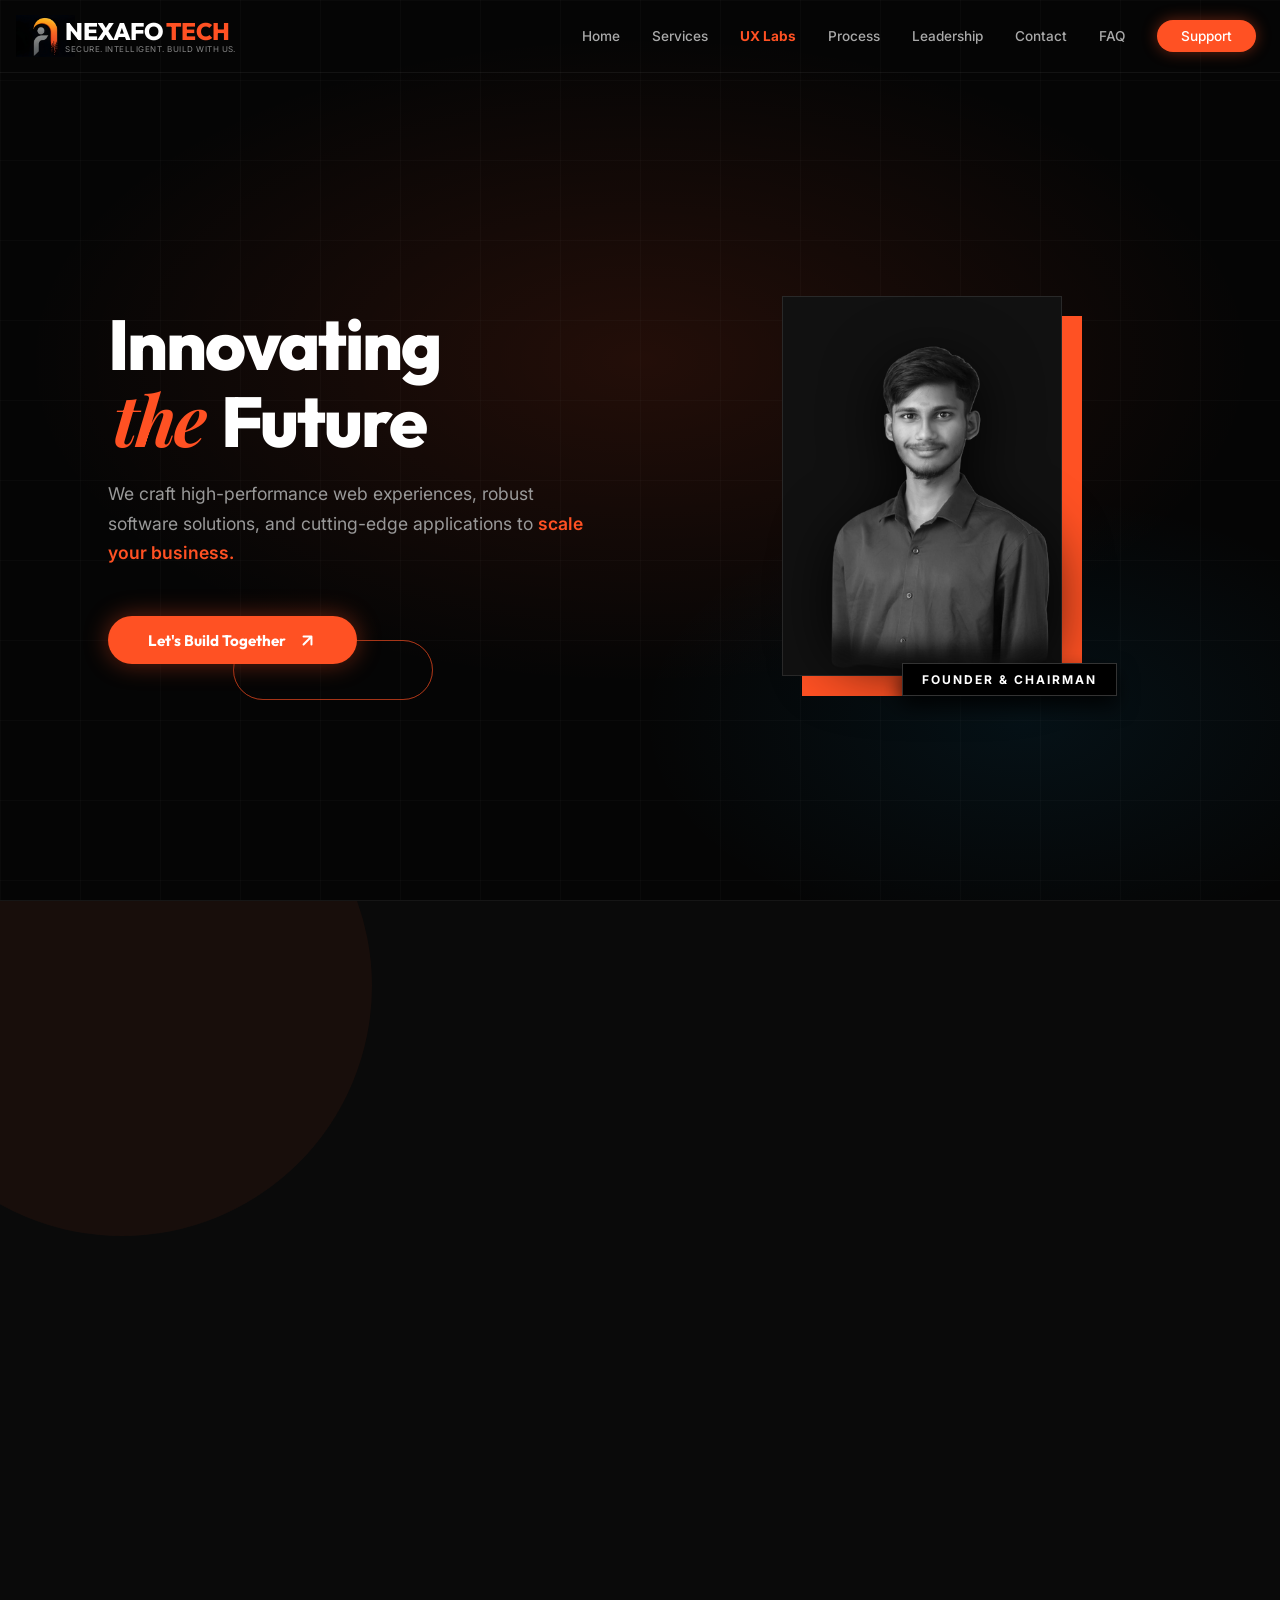
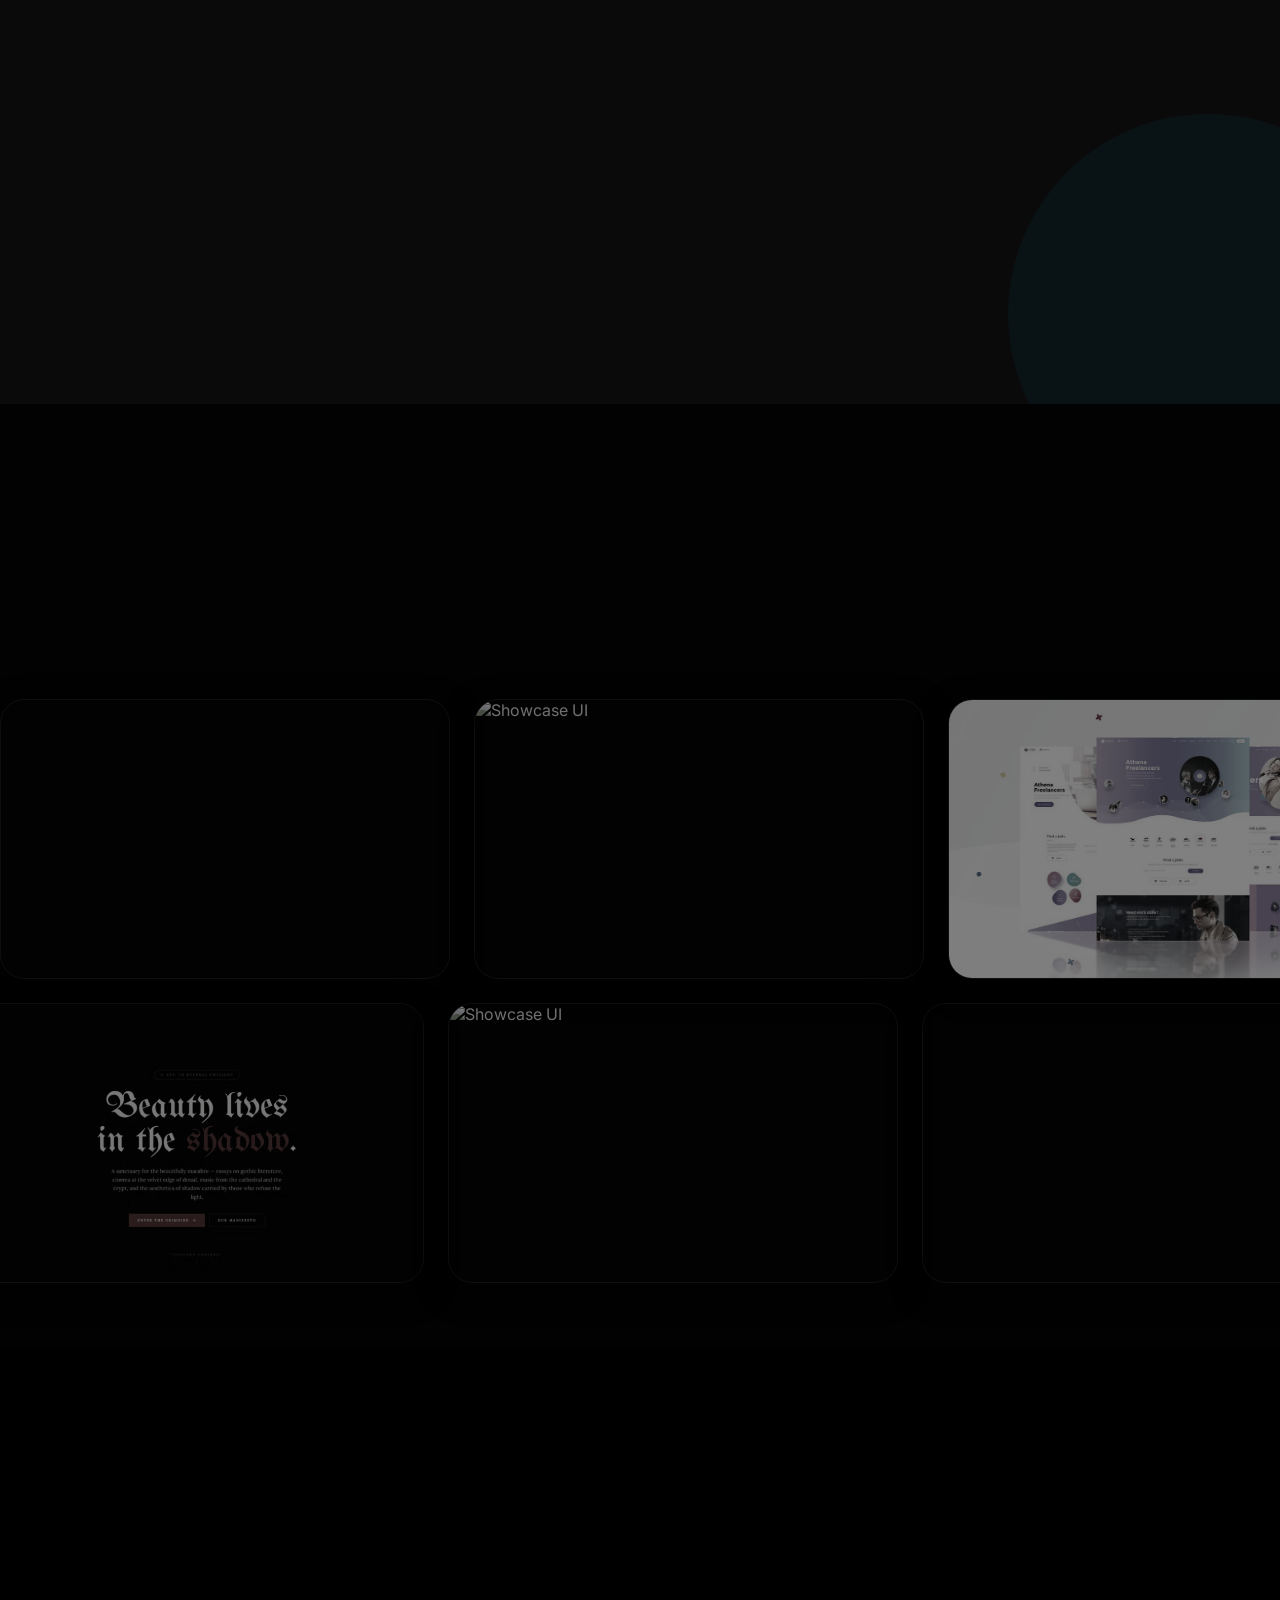
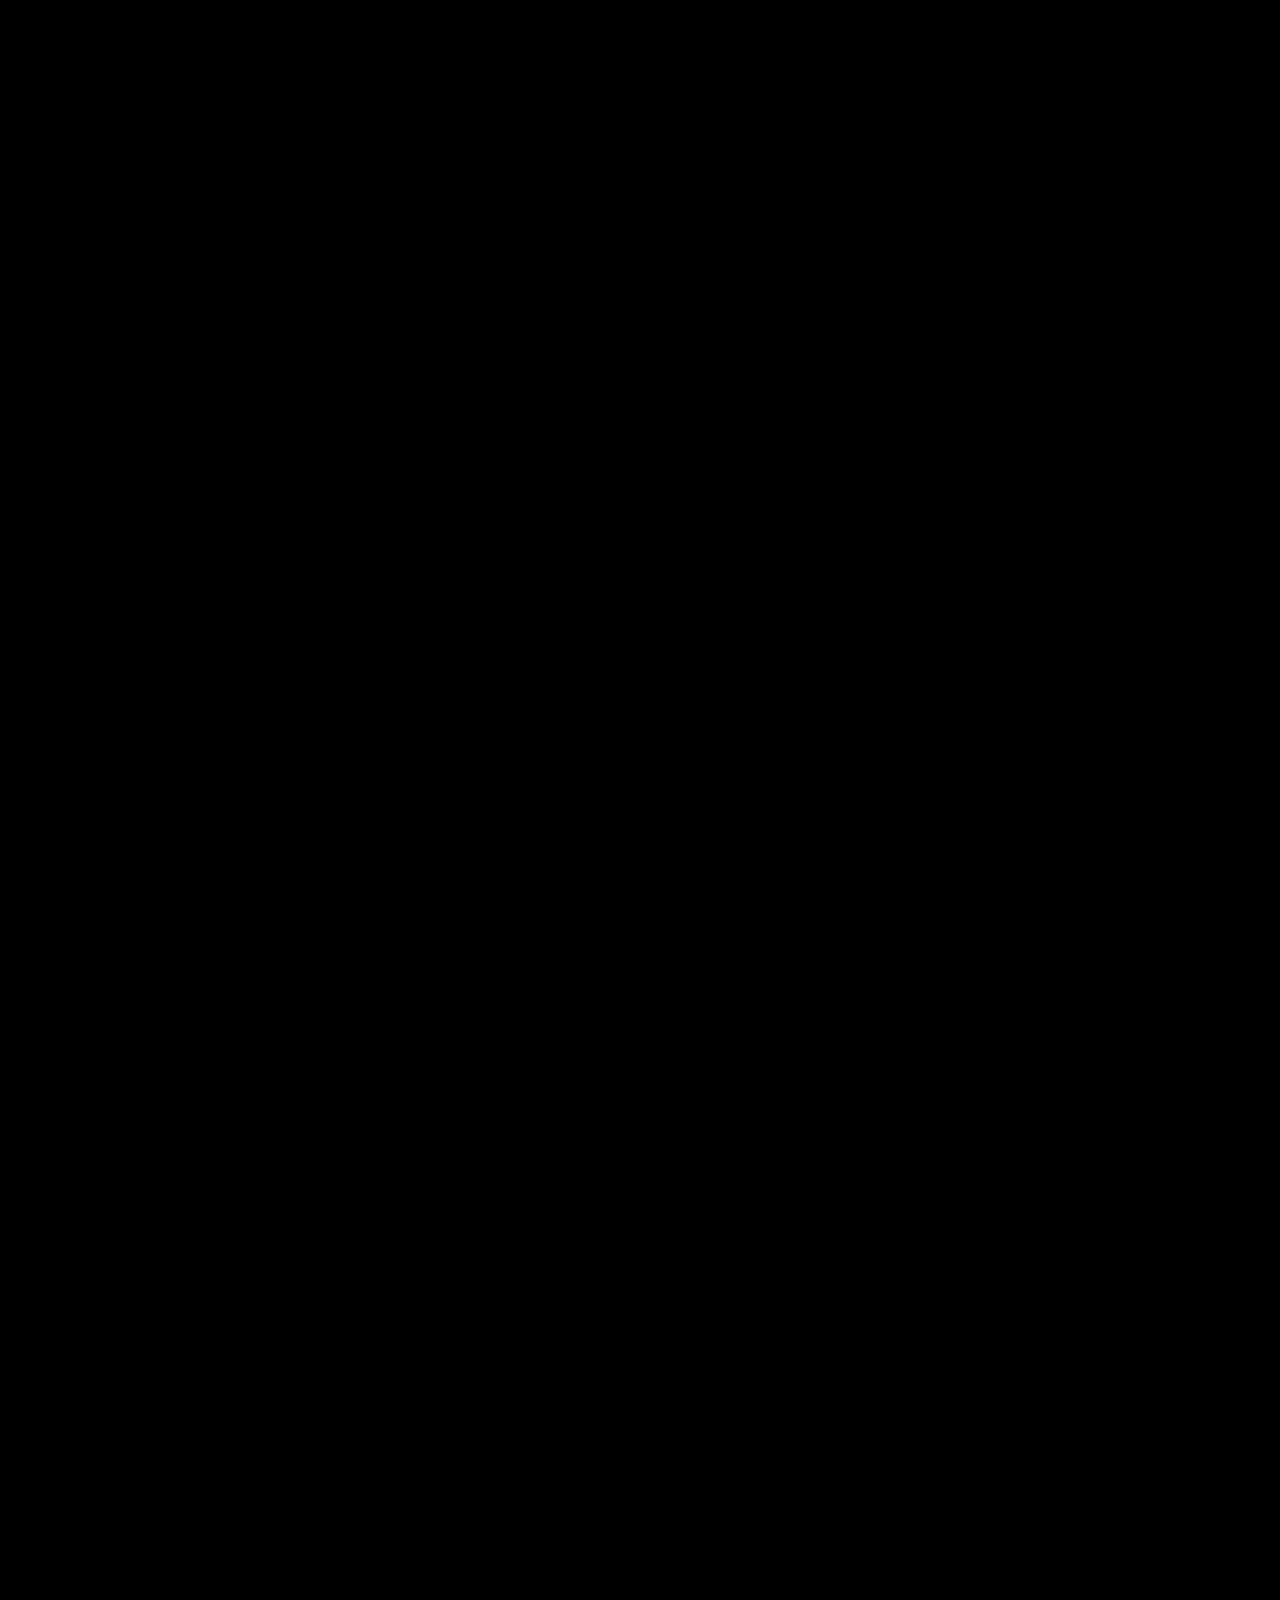
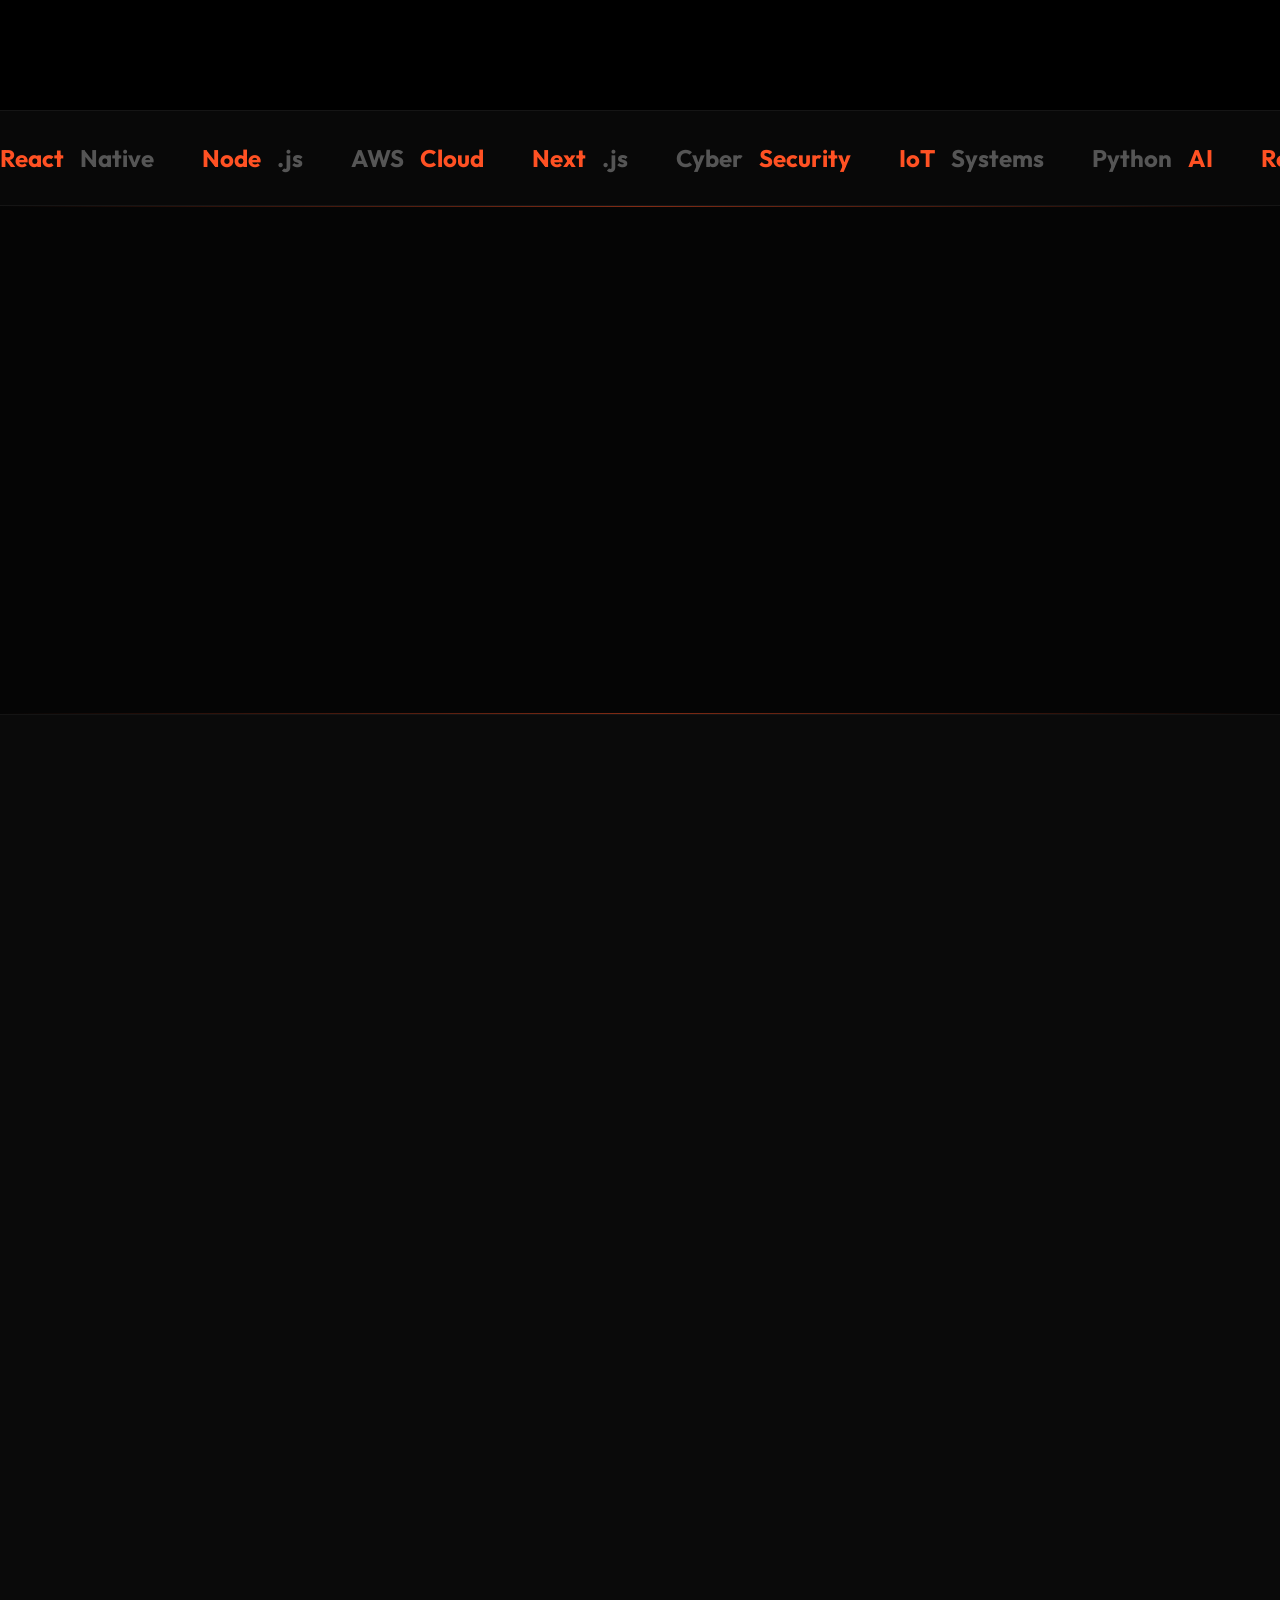
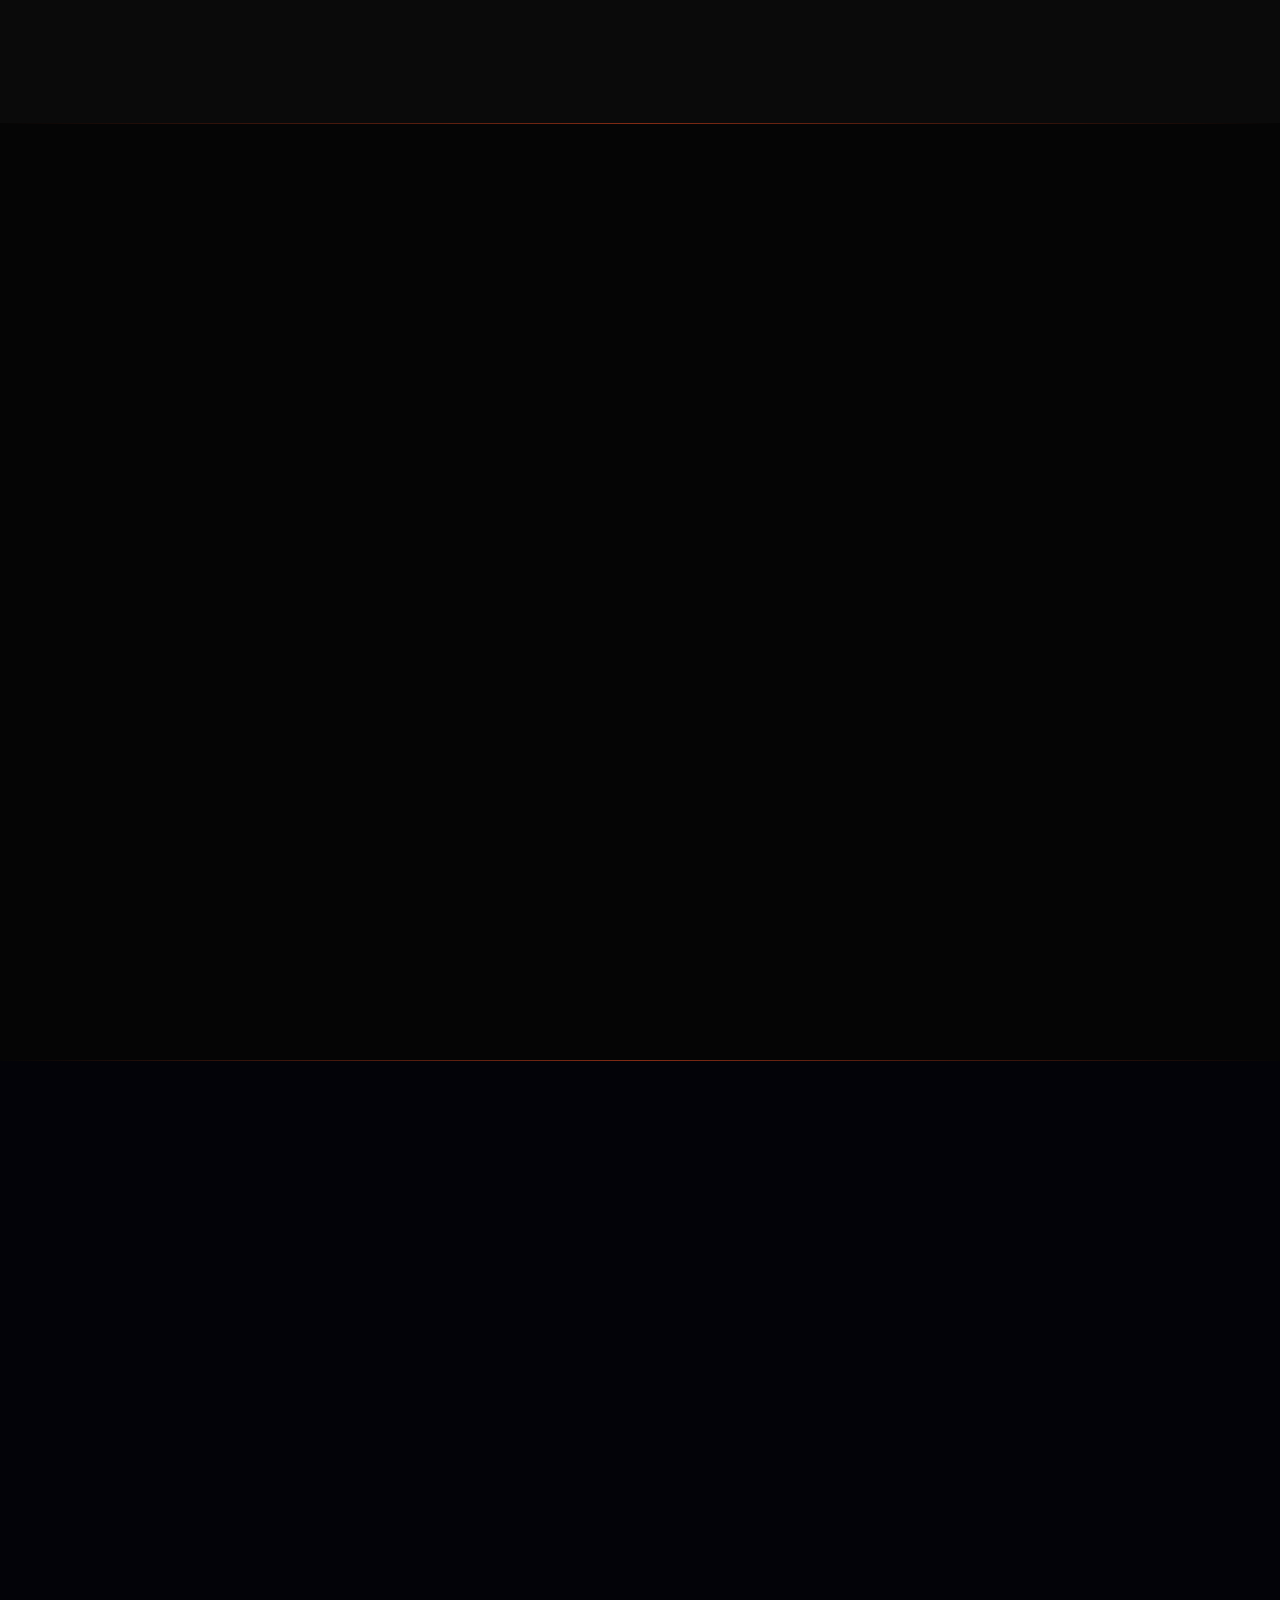
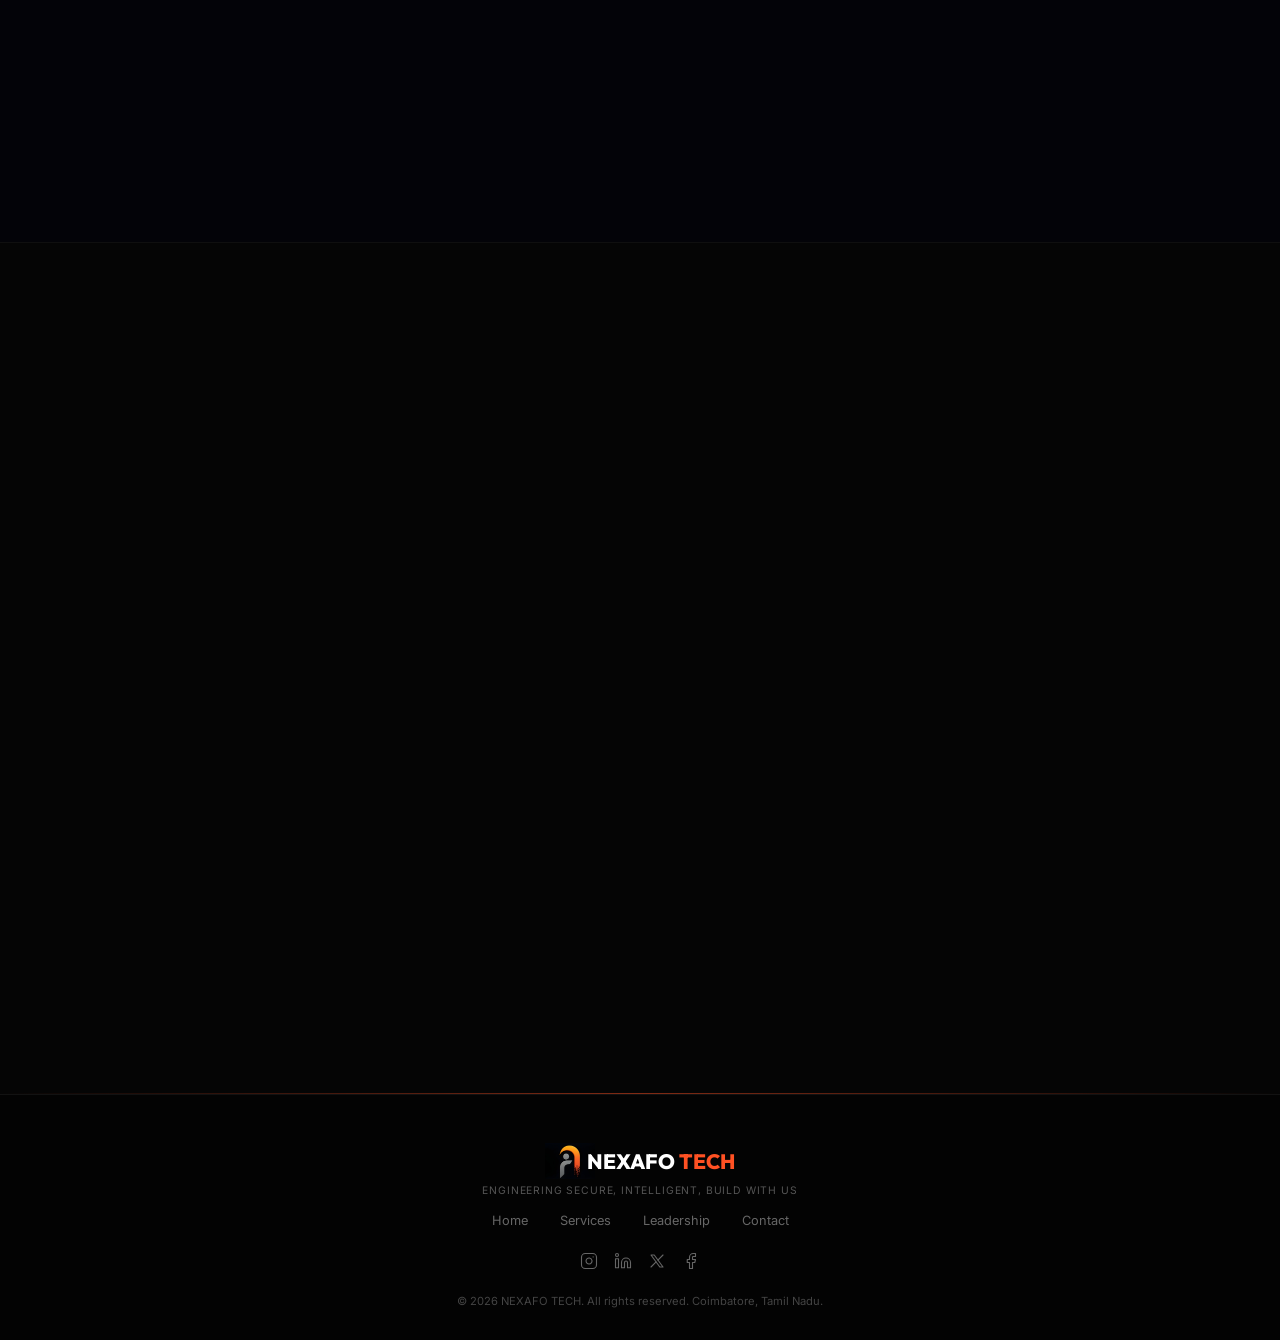
==== commit b5503b0a: "Fix horizontal alignment of magic services and enforce single-line text" ====
--- a/index.html
+++ b/index.html
@@ -121,68 +121,54 @@
             <h2 class="section-title">Our <span class="accent">Expertise</span></h2>
             <p class="section-desc">Comprehensive technology services engineered for performance, security, and scale.</p>
         </div>
-        <div class="services-accordion anim-fade">
-            <div class="svc-slice" data-service="web_designing">
-                <img src="./image/web_design_illust_1785940025687.jpg" alt="Web Designing" class="svc-bg" loading="lazy">
-                <div class="svc-overlay"></div>
-                <div class="svc-content">
-                    <div class="svc-icon"><svg width="24" height="24" viewBox="0 0 24 24" fill="none" stroke="currentColor" stroke-width="1.5" stroke-linecap="round" stroke-linejoin="round"><circle cx="12" cy="12" r="10"></circle><line x1="2" y1="12" x2="22" y2="12"></line><path d="M12 2a15.3 15.3 0 0 1 4 10 15.3 15.3 0 0 1-4 10 15.3 15.3 0 0 1-4-10 15.3 15.3 0 0 1 4-10z"></path></svg></div>
-                    <h3>Web Designing</h3>
-                    <div class="svc-desc">Creating visually stunning and highly responsive interfaces that captivate users.</div>
-                </div>
-            </div>
-            <div class="svc-slice" data-service="fullstack">
-                <img src="./image/fullstack_illust_1785940042188.jpg" alt="Fullstack" class="svc-bg" loading="lazy">
-                <div class="svc-overlay"></div>
-                <div class="svc-content">
-                    <div class="svc-icon"><svg width="24" height="24" viewBox="0 0 24 24" fill="none" stroke="currentColor" stroke-width="1.5" stroke-linecap="round" stroke-linejoin="round"><path d="m12 19 7-7 3 3-7 7-3-3z"></path><path d="m18 13-1.5-7.5L2 2l3.5 14.5L13 18l5-5z"></path><path d="m2 2 7.586 7.586"></path><circle cx="11" cy="11" r="2"></circle></svg></div>
-                    <h3>Fullstack</h3>
-                    <div class="svc-desc">End-to-end development with modern stacks for seamless performance and scalability.</div>
-                </div>
-            </div>
-            <div class="svc-slice" data-service="software">
-                <img src="./image/software_illust_1785940058004.jpg" alt="Software" class="svc-bg" loading="lazy">
-                <div class="svc-overlay"></div>
-                <div class="svc-content">
-                    <div class="svc-icon"><svg width="24" height="24" viewBox="0 0 24 24" fill="none" stroke="currentColor" stroke-width="1.5" stroke-linecap="round" stroke-linejoin="round"><rect x="2" y="3" width="20" height="14" rx="2" ry="2"></rect><line x1="8" y1="21" x2="16" y2="21"></line><line x1="12" y1="17" x2="12" y2="21"></line></svg></div>
-                    <h3>Software</h3>
-                    <div class="svc-desc">Custom software solutions tailored to optimize your business workflows.</div>
-                </div>
-            </div>
-            <div class="svc-slice" data-service="applications">
-                <img src="./image/apps_illust_1785940073307.jpg" alt="Applications" class="svc-bg" loading="lazy">
-                <div class="svc-overlay"></div>
-                <div class="svc-content">
-                    <div class="svc-icon"><svg width="24" height="24" viewBox="0 0 24 24" fill="none" stroke="currentColor" stroke-width="1.5" stroke-linecap="round" stroke-linejoin="round"><rect x="5" y="2" width="14" height="20" rx="2" ry="2"></rect><line x1="12" y1="18" x2="12.01" y2="18"></line></svg></div>
-                    <h3>Applications</h3>
-                    <div class="svc-desc">Developing intuitive mobile and desktop applications for the modern era.</div>
-                </div>
-            </div>
-            <div class="svc-slice" data-service="iot">
-                <img src="./image/iot_illust_1785940088279.jpg" alt="IOT Products" class="svc-bg" loading="lazy">
-                <div class="svc-overlay"></div>
-                <div class="svc-content">
-                    <div class="svc-icon"><svg width="24" height="24" viewBox="0 0 24 24" fill="none" stroke="currentColor" stroke-width="1.5" stroke-linecap="round" stroke-linejoin="round"><rect x="4" y="4" width="16" height="16" rx="2" ry="2"></rect><rect x="9" y="9" width="6" height="6"></rect><line x1="9" y1="1" x2="9" y2="4"></line><line x1="15" y1="1" x2="15" y2="4"></line><line x1="9" y1="20" x2="9" y2="23"></line><line x1="15" y1="20" x2="15" y2="23"></line><line x1="20" y1="9" x2="23" y2="9"></line><line x1="20" y1="14" x2="23" y2="14"></line><line x1="1" y1="9" x2="4" y2="9"></line><line x1="1" y1="14" x2="4" y2="14"></line></svg></div>
-                    <h3>IOT Products</h3>
-                    <div class="svc-desc">Designing smart, connected devices and systems that bridge the gap between hardware and software.</div>
-                </div>
-            </div>
-            <div class="svc-slice" data-service="cybersecurity">
-                <img src="./image/cyber_illust_1785940104742.jpg" alt="Cybersecurity" class="svc-bg" loading="lazy">
-                <div class="svc-overlay"></div>
-                <div class="svc-content">
-                    <div class="svc-icon"><svg width="24" height="24" viewBox="0 0 24 24" fill="none" stroke="currentColor" stroke-width="1.5" stroke-linecap="round" stroke-linejoin="round"><path d="M12 22s8-4 8-10V5l-8-3-8 3v7c0 6 8 10 8 10z"></path></svg></div>
-                    <h3>Cybersecurity</h3>
-                    <div class="svc-desc">Protecting digital infrastructure with proactive threat detection, secure architecture, and risk assessment.</div>
-                </div>
-            </div>
-            <div class="svc-slice" data-service="consulting">
-                <img src="./image/consulting_illust_1785940198973.jpg" alt="Consulting" class="svc-bg" loading="lazy">
-                <div class="svc-overlay"></div>
-                <div class="svc-content">
-                    <div class="svc-icon"><svg width="24" height="24" viewBox="0 0 24 24" fill="none" stroke="currentColor" stroke-width="1.5" stroke-linecap="round" stroke-linejoin="round"><path d="M22 10v6M2 10l10-5 10 5-10 5z"></path><path d="M6 12v5c3 3 9 3 12 0v-5"></path></svg></div>
-                    <h3>Consulting & Training</h3>
-                    <div class="svc-desc">Advisory, Talent, Research, and Upskilling in cutting edge tech like AI and Cloud.</div>
+        <div class="magic-services-list anim-fade">
+            <!-- Web Designing (Left) -->
+            <div class="magic-service-item left-aligned">
+                <div class="svc-icon-circle"><svg width="24" height="24" viewBox="0 0 24 24" fill="none" stroke="currentColor" stroke-width="1.5" stroke-linecap="round" stroke-linejoin="round"><circle cx="12" cy="12" r="10"></circle><line x1="2" y1="12" x2="22" y2="12"></line><path d="M12 2a15.3 15.3 0 0 1 4 10 15.3 15.3 0 0 1-4 10 15.3 15.3 0 0 1-4-10 15.3 15.3 0 0 1 4-10z"></path></svg></div>
+                <div class="magic-text-wrap">
+                    <h3 class="magic-text" style="--bg: url('./image/web_design_illust_1785940025687.jpg');">WEB DESIGNING</h3>
+                </div>
+            </div>
+            <!-- Fullstack (Right) -->
+            <div class="magic-service-item right-aligned">
+                <div class="magic-text-wrap text-right">
+                    <h3 class="magic-text" style="--bg: url('./image/fullstack_illust_1785940042188.jpg');">FULLSTACK</h3>
+                </div>
+                <div class="svc-icon-circle"><svg width="24" height="24" viewBox="0 0 24 24" fill="none" stroke="currentColor" stroke-width="1.5" stroke-linecap="round" stroke-linejoin="round"><path d="m12 19 7-7 3 3-7 7-3-3z"></path><path d="m18 13-1.5-7.5L2 2l3.5 14.5L13 18l5-5z"></path><path d="m2 2 7.586 7.586"></path><circle cx="11" cy="11" r="2"></circle></svg></div>
+            </div>
+            <!-- Software (Left) -->
+            <div class="magic-service-item left-aligned">
+                <div class="svc-icon-circle"><svg width="24" height="24" viewBox="0 0 24 24" fill="none" stroke="currentColor" stroke-width="1.5" stroke-linecap="round" stroke-linejoin="round"><rect x="2" y="3" width="20" height="14" rx="2" ry="2"></rect><line x1="8" y1="21" x2="16" y2="21"></line><line x1="12" y1="17" x2="12" y2="21"></line></svg></div>
+                <div class="magic-text-wrap">
+                    <h3 class="magic-text" style="--bg: url('./image/software_illust_1785940058004.jpg');">SOFTWARE</h3>
+                </div>
+            </div>
+            <!-- Applications (Right) -->
+            <div class="magic-service-item right-aligned">
+                <div class="magic-text-wrap text-right">
+                    <h3 class="magic-text" style="--bg: url('./image/apps_illust_1785940073307.jpg');">APPLICATIONS</h3>
+                </div>
+                <div class="svc-icon-circle"><svg width="24" height="24" viewBox="0 0 24 24" fill="none" stroke="currentColor" stroke-width="1.5" stroke-linecap="round" stroke-linejoin="round"><rect x="5" y="2" width="14" height="20" rx="2" ry="2"></rect><line x1="12" y1="18" x2="12.01" y2="18"></line></svg></div>
+            </div>
+            <!-- IoT Products (Left) -->
+            <div class="magic-service-item left-aligned">
+                <div class="svc-icon-circle"><svg width="24" height="24" viewBox="0 0 24 24" fill="none" stroke="currentColor" stroke-width="1.5" stroke-linecap="round" stroke-linejoin="round"><path d="M12 20h.01"></path><path d="M2 8.82a15 15 0 0 1 20 0"></path><path d="M5 12.859a10 10 0 0 1 14 0"></path><path d="M8.5 16.429a5 5 0 0 1 7 0"></path></svg></div>
+                <div class="magic-text-wrap">
+                    <h3 class="magic-text" style="--bg: url('./image/iot_illust_1785940088279.jpg');">IOT PRODUCTS</h3>
+                </div>
+            </div>
+            <!-- Cybersecurity (Right) -->
+            <div class="magic-service-item right-aligned">
+                <div class="magic-text-wrap text-right">
+                    <h3 class="magic-text" style="--bg: url('./image/cyber_illust_1785940104742.jpg');">CYBERSECURITY</h3>
+                </div>
+                <div class="svc-icon-circle"><svg width="24" height="24" viewBox="0 0 24 24" fill="none" stroke="currentColor" stroke-width="1.5" stroke-linecap="round" stroke-linejoin="round"><path d="M12 22s8-4 8-10V5l-8-3-8 3v7c0 6 8 10 8 10z"></path></svg></div>
+            </div>
+            <!-- Consulting & Training (Left) -->
+            <div class="magic-service-item left-aligned">
+                <div class="svc-icon-circle"><svg width="24" height="24" viewBox="0 0 24 24" fill="none" stroke="currentColor" stroke-width="1.5" stroke-linecap="round" stroke-linejoin="round"><path d="M22 10v6M2 10l10-5 10 5-10 5z"></path><path d="M6 12v5c3 3 9 3 12 0v-5"></path></svg></div>
+                <div class="magic-text-wrap">
+                    <h3 class="magic-text" style="--bg: url('./image/consulting_illust_1785940198973.jpg');">CONSULTING</h3>
                 </div>
             </div>
         </div>
--- a/styles.css
+++ b/styles.css
@@ -287,67 +287,26 @@
 
 /* ───── Services Grid ───── */
 #services { background: #0a0a0a; border-top: 1px solid rgba(255,255,255,0.05); }
-.services-accordion {
-    display: flex; flex-direction: column; width: 100%; max-width: 1400px; margin: 0 auto;
-    height: 600px; gap: 4px; overflow: hidden; border-radius: 1rem;
-}
-.svc-slice {
-    position: relative; flex: 1; min-width: 0; overflow: hidden;
-    transition: all 0.6s cubic-bezier(0.25, 1, 0.5, 1); cursor: pointer;
-    background: var(--bg-card);
-}
-.svc-slice:hover {
-    flex: 2.5;
-}
-.svc-bg {
-    position: absolute; top: 0; left: 0; width: 100%; height: 100%;
-    object-fit: cover; z-index: 0; opacity: 0.4; transition: opacity 0.6s ease, transform 0.6s ease;
-}
-.svc-slice:hover .svc-bg { opacity: 0.8; transform: scale(1.05); }
-.svc-overlay {
-    position: absolute; top: 0; left: 0; width: 100%; height: 100%;
-    background: linear-gradient(to top, rgba(10,10,10,1) 0%, rgba(10,10,10,0.4) 40%, transparent 100%);
-    z-index: 1;
-}
-.svc-content {
-    position: absolute; bottom: 0; left: 0; width: 100%; padding: 2rem;
-    z-index: 2; display: flex; flex-direction: column; justify-content: flex-end;
-    height: 100%; pointer-events: none;
-}
-.svc-icon { font-size: 2rem; margin-bottom: 1rem; transition: transform 0.6s ease; transform-origin: left bottom; }
-.svc-icon svg { width: 32px; height: 32px; stroke: #fff; }
-.svc-slice:hover .svc-icon { transform: scale(1.2) translateY(-10px); }
-.svc-slice h3 {
-    font-family: 'Outfit'; font-size: 1rem; color: #fff; margin-bottom: 0.5rem;
-    white-space: normal; transition: all 0.6s ease; line-height: 1.2;
-}
-.svc-slice:hover h3 { font-size: 1.8rem; color: var(--primary); }
-.svc-desc {
-    color: rgba(255,255,255,0.8); font-size: 0.95rem; line-height: 1.5;
-    max-height: 0; opacity: 0; overflow: hidden; transition: all 0.5s ease;
-}
-.svc-slice:hover .svc-desc {
-    max-height: 150px; opacity: 1; margin-top: 0.5rem;
-}
+
+.svc-slice:hover 
+
+.svc-slice:hover 
+
+.svc-slice:hover 
 
 @media (max-width: 900px) {
-    .services-accordion { height: auto; min-height: 800px; }
-    .svc-slice { flex-basis: 80px; flex-grow: 0; border-bottom: 2px solid rgba(255,81,35,0.2); }
-    .svc-slice:hover { flex-basis: 300px; flex-grow: 0; }
-    .svc-content { padding: 1.5rem; }
-    .svc-slice h3 { font-size: 1.2rem; }
-    .svc-slice:hover h3 { font-size: 1.4rem; }
-    .svc-icon { font-size: 1.5rem; }
+    
+    
+    
+    
+    
+    
+    
 }
 
 @media (min-width: 901px) {
-    .services-accordion { flex-direction: row; }
-    .svc-slice { 
-        transform: none; 
-        clip-path: polygon(35px 0, 100% 0, calc(100% - 35px) 100%, 0 100%);
-        margin-left: -35px;
-        border-right: none;
-    }
+    
+    
     .svc-slice:first-child { 
         clip-path: polygon(0 0, 100% 0, calc(100% - 35px) 100%, 0 100%);
         margin-left: 0; 
@@ -355,14 +314,12 @@
     .svc-slice:last-child {
         clip-path: polygon(35px 0, 100% 0, 100% 100%, 0 100%);
     }
-    .svc-bg, .svc-overlay, .svc-content { 
-        transform: none; width: 100%; left: 0; 
-    }
-    .svc-slice:hover .svc-bg { opacity: 0.8; transform: scale(1.05); }
+    .svc-bg, .svc-overlay, 
+    .svc-slice:hover 
     
     /* Reduced padding to maximize space for text */
-    .svc-content { padding-left: 1.5rem; padding-right: 1.5rem; }
-    .svc-slice:first-child .svc-content { padding-left: 1.5rem; }
+    
+    .svc-slice:first-child 
     
     /* Border pseudo-element */
     .svc-slice::after {
@@ -1019,7 +976,7 @@
 .hero-cta:hover, .contact-cta:hover, .nav-cta:hover { transform: scale(1.05) translateY(-2px); box-shadow: 0 0 35px var(--primary-glow); }
 .team-card { transition: all 0.5s cubic-bezier(0.16, 1, 0.3, 1); }
 .team-card:hover { transform: translateY(-10px) scale(1.02); }
-.svc-slice:hover { z-index: 10; box-shadow: 0 0 40px rgba(255,81,35,0.15); }
+
 
 /* ───── Floating Particle Dots ───── */
 .bg-particle {
@@ -1039,7 +996,7 @@
 }
 
 /* ───── Spotlight Effect for Services ───── */
-.svc-slice { position: relative; overflow: hidden; }
+
 .svc-slice::before {
     content: ''; position: absolute; inset: 0; opacity: 0; transition: opacity 0.3s;
     background: radial-gradient(800px circle at var(--mouse-x) var(--mouse-y), rgba(255,255,255,0.1), transparent 40%);
@@ -1183,7 +1140,7 @@
     .neo-container { width: 250px; height: 300px; }
     .neo-monolith-wrapper { width: 200px; height: 280px; }
     .neo-monolith { box-shadow: 15px 15px 0px var(--primary); }
-    .hero:hover .neo-monolith { box-shadow: 20px 20px 0px var(--primary); }
+    .neo-container:hover .neo-monolith { box-shadow: 20px 20px 0px var(--primary); }
     
     .hero-slide-role { font-size: 0.55rem; right: -5px; bottom: 5px; padding: 0.4rem 0.8rem; }
 
@@ -1206,16 +1163,17 @@
     .hero { min-height: auto; padding-top: 60px; padding-bottom: 1rem; }
     .hero-inner { 
         display: grid;
-        grid-template-columns: 1fr 1fr;
+        grid-template-columns: 1fr;
         grid-template-areas: 
-            "h1 visual"
-            "sub sub"
-            "cta cta";
-        text-align: left; 
-        gap: 0.5rem; padding: 1rem 0.5rem; align-items: center;
+            "h1"
+            "visual"
+            "sub"
+            "cta";
+        text-align: center; 
+        gap: 1.5rem; padding: 2rem 0.5rem 1rem; align-items: center;
     }
     .hero-content { display: contents; }
-    .hero h1 { grid-area: h1; font-size: clamp(1.5rem, 6vw, 2rem); white-space: normal; word-break: break-word; line-height: 1.15; text-align: center; }
+    .hero h1 { grid-area: h1; font-size: clamp(2rem, 8vw, 2.5rem); white-space: normal; word-break: normal; line-height: 1.2; text-align: center; margin-bottom: 0; }
     .hero-sub { grid-area: sub; margin: 1rem 0 0.5rem; font-size: 0.75rem; max-width: 100%; text-align: center; }
     .hero-content > div { grid-area: cta; justify-self: center; margin-top: 0.5rem !important; }
     .hero-cta { 
@@ -1245,45 +1203,29 @@
     .section-desc { font-size: 0.82rem; }
     
     /* Services - CRITICAL: override the 900px breakpoint */
-    .services-accordion { 
-        height: auto !important; min-height: auto !important; 
-        flex-direction: column !important; gap: 0 !important; border-radius: 0.75rem; 
-        overflow: visible !important;
-    }
-    .svc-slice { 
-        flex: none !important; flex-basis: auto !important; flex-grow: 0 !important;
-        min-height: 60px; height: auto;
-        border-bottom: 1px solid rgba(255,81,35,0.12); 
-        clip-path: none !important; margin-left: 0 !important;
-        position: relative; overflow: hidden;
-    }
+    
+    
     .svc-slice::after { display: none !important; }
-    .svc-slice:hover { flex: none !important; flex-basis: auto !important; }
-    .svc-slice:hover h3 { font-size: 0.95rem; color: #fff; }
-    .svc-slice:hover .svc-desc { max-height: 0; opacity: 0; }
-    .svc-slice:hover .svc-bg { opacity: 0.15; transform: none; }
-    .svc-slice:hover .svc-icon { transform: none; }
-    .svc-content { 
-        position: relative; bottom: auto; left: auto;
-        padding: 0.8rem 1rem; height: auto;
-        display: grid; grid-template-columns: auto 1fr; grid-template-rows: auto auto;
-        column-gap: 0.75rem; align-items: center;
-        pointer-events: auto;
-    }
-    .svc-icon { grid-column: 1; grid-row: 1; font-size: 1rem; margin-bottom: 0; flex-shrink: 0; }
-    .svc-icon svg { width: 22px; height: 22px; }
-    .svc-slice h3 { grid-column: 2; grid-row: 1; font-size: 0.95rem; margin-bottom: 0; text-align: left; }
-    .svc-desc { grid-column: 2; grid-row: 2; font-size: 0.8rem; display: none; text-align: left; margin-top: 0.3rem; }
-    .svc-bg { opacity: 0.5; }
-    .svc-overlay { background: linear-gradient(to right, rgba(10,10,10,0.9) 0%, rgba(10,10,10,0.4) 100%); }
+    
+    
+    .svc-slice:hover 
+    .svc-slice:hover 
+    .svc-slice:hover 
+    
+    
+    
+    
+    
+    
+    
     
     /* Services mobile-active state */
     .svc-slice.mobile-active { min-height: 120px; }
-    .svc-slice.mobile-active .svc-content { padding: 1rem 1rem; align-items: flex-start; }
+    .svc-slice.mobile-active 
     .svc-slice.mobile-active h3 { font-size: 1.15rem !important; color: var(--primary) !important; }
-    .svc-slice.mobile-active .svc-desc { display: block !important; max-height: 100px; opacity: 1; }
-    .svc-slice.mobile-active .svc-bg { opacity: 0.8; }
-    .svc-slice.mobile-active .svc-icon { margin-bottom: 0.3rem; }
+    .svc-slice.mobile-active 
+    .svc-slice.mobile-active 
+    .svc-slice.mobile-active 
     
     /* Showcase */
     .gallery-item { width: 240px; height: 160px; border-radius: 0.75rem; }
@@ -1476,7 +1418,7 @@
     .navbar-inner { padding: 0 0.75rem; }
     .logo-wrap img { height: 28px; }
     .logo-name { font-size: 1rem; }
-    .hero h1 { font-size: clamp(1.5rem, 6vw, 2rem); word-break: break-word; }
+    .hero h1 { font-size: clamp(2rem, 8vw, 2.5rem); word-break: normal; }
     .hero-sub { font-size: 0.8rem; }
     .hero-inner { padding: 1rem 0.5rem; }
     .orb-container { width: 200px; height: 200px; }
@@ -1506,8 +1448,8 @@
     .final-cta-btn { font-size: 0.85rem; padding: 0.8rem 1.5rem; }
     .nav-links.open a { font-size: 1rem; padding: 0.7rem 0; }
     .nav-links.open { padding: 5rem 1.5rem 1.5rem; }
-    .svc-content { padding: 0.7rem 0.8rem; gap: 0.5rem; }
-    .svc-slice h3 { font-size: 0.85rem; }
+    
+    
     .step-num { width: 38px; height: 38px; font-size: 0.8rem; }
     .faq-q span { font-size: 0.8rem; }
 }
@@ -1530,11 +1472,11 @@
     .bento-cursor { display: none !important; }
     .bento-card { cursor: auto; }
     .cursor-card { cursor: auto; }
-    .svc-slice:hover .svc-desc { max-height: 0; opacity: 0; }
-    .svc-slice:hover h3 { font-size: 1rem; color: #fff; }
-    .svc-slice:hover { flex: 1; z-index: auto; box-shadow: none; }
-    .svc-slice:hover .svc-bg { opacity: 0.4; transform: none; }
-    .svc-slice:hover .svc-icon { transform: none; }
+    .svc-slice:hover 
+    
+    
+    .svc-slice:hover 
+    .svc-slice:hover 
     .holo-card:hover { transform: none; box-shadow: none; }
     .holo-card:hover::before { opacity: 0; }
     .team-card:hover { transform: none; }
@@ -1581,15 +1523,11 @@
     .bento-card:hover .cyber-mask-area { opacity: 0 !important; }
 }
 
-
-
-
-
 @media (max-width: 768px) {
     .neo-container { width: 250px; height: 300px; }
     .neo-monolith-wrapper { width: 200px; height: 280px; }
     .neo-monolith { box-shadow: 15px 15px 0px var(--primary); }
-    .hero:hover .neo-monolith { box-shadow: 20px 20px 0px var(--primary); }
+    .neo-container:hover .neo-monolith { box-shadow: 20px 20px 0px var(--primary); }
     
     .hero-slide-role { font-size: 0.55rem; right: -5px; bottom: 5px; padding: 0.4rem 0.8rem; }
 
@@ -1643,8 +1581,6 @@
     opacity: 1;
     transform: translateY(0);
 }
-
-
 
 /* ═══════════ NEO-BRUTALIST MONOLITH VISUAL ═══════════ */
 .neo-container {
@@ -1690,11 +1626,9 @@
 }
 
 /* Hover effect for the Monolith */
-.hero:hover .neo-monolith {
+.neo-container:hover .neo-monolith {
     box-shadow: 30px 30px 0px var(--primary);
 }
-
-
 
 .neo-foreground {
     position: absolute;
@@ -1737,7 +1671,7 @@
 }
 
 /* Hover effect for the Portrait */
-.hero:hover .hero-slide img {
+.neo-container:hover .hero-slide img {
     filter: grayscale(0%) drop-shadow(0 20px 40px rgba(0,0,0,1));
     transform: scale(1.05) translateY(-10px);
 }
@@ -1757,6 +1691,140 @@
     transition: transform 0.4s ease;
 }
 
-.hero:hover .hero-slide-role {
+.neo-container:hover .hero-slide-role {
     transform: translateY(-5px);
 }
+
+/* =========================================
+   MAGIC TEXT HOVER (SERVICES)
+   ========================================= */
+.magic-services-list {
+    display: flex;
+    flex-direction: column;
+    width: 100%;
+    max-width: 1200px;
+    margin: 0 auto;
+    padding: 1rem 0;
+    gap: 0;
+}
+
+.magic-service-item {
+    display: flex;
+    align-items: center;
+    gap: 1.5rem;
+    padding: 0.8rem 0;
+    border-bottom: 1px solid rgba(255,255,255,0.05);
+    cursor: pointer;
+}
+
+.magic-service-item.left-aligned {
+    justify-content: flex-start;
+}
+
+.magic-service-item.right-aligned {
+    justify-content: flex-end;
+}
+
+/* Icon Circle */
+.svc-icon-circle {
+    width: 50px;
+    height: 50px;
+    border-radius: 50%;
+    border: 1px solid rgba(255,255,255,0.2);
+    display: flex;
+    align-items: center;
+    justify-content: center;
+    transition: all 0.5s ease;
+    flex-shrink: 0;
+}
+
+.svc-icon-circle svg {
+    width: 20px;
+    height: 20px;
+    stroke: rgba(255,255,255,0.6);
+    transition: all 0.5s ease;
+}
+
+.magic-service-item:hover .svc-icon-circle {
+    background: var(--primary);
+    border-color: var(--primary);
+}
+
+.magic-service-item:hover .svc-icon-circle svg {
+    stroke: #000;
+}
+
+/* Magic Text Masking */
+.magic-text {
+    font-family: 'Outfit', sans-serif;
+    white-space: nowrap;
+    font-size: clamp(2.5rem, 5vw, 4.5rem);
+    font-weight: 900;
+    text-transform: uppercase;
+    margin: 0;
+    line-height: 1.1;
+    letter-spacing: -0.02em;
+    
+    /* Hollow Outline */
+    color: transparent;
+    -webkit-text-stroke: 1.5px rgba(255,255,255,0.3);
+    
+    /* Image and Gradient Layers */
+    background-image: linear-gradient(#020202 50%, transparent 50%), var(--bg);
+    background-size: 100% 200%, cover;
+    background-position: 0 0, center;
+    
+    /* Clip to text */
+    background-clip: text;
+    -webkit-background-clip: text;
+    
+    /* Smooth wiping animation */
+    transition: background-position 0.6s cubic-bezier(0.3, 1, 0.3, 1), -webkit-text-stroke 0.6s ease;
+}
+
+.magic-service-item:hover .magic-text {
+    /* Slide the black gradient up, revealing the image */
+    background-position: 0 100%, center;
+    -webkit-text-stroke: 1.5px rgba(255,255,255,0.1);
+}
+
+/* Mobile Tweaks */
+@media (max-width: 768px) {
+    .magic-service-item {
+        gap: 1rem;
+        padding: 1rem 0;
+    }
+    
+    .svc-icon-circle {
+        width: 40px;
+        height: 40px;
+    }
+    
+    .svc-icon-circle svg {
+        width: 18px;
+        height: 18px;
+    }
+    
+    .magic-text {
+        -webkit-text-stroke: 1px rgba(255,255,255,0.3);
+    }
+}
+
+.magic-text-wrap {
+    display: flex;
+    flex-direction: column;
+    justify-content: center;
+}
+
+.magic-text-wrap.text-right {
+    align-items: flex-end;
+    text-align: right;
+}
+
+.magic-desc {
+    color: rgba(255,255,255,0.6);
+    font-size: 0.95rem;
+    margin: 0.5rem 0 0 0;
+    max-width: 400px;
+    font-weight: 300;
+}
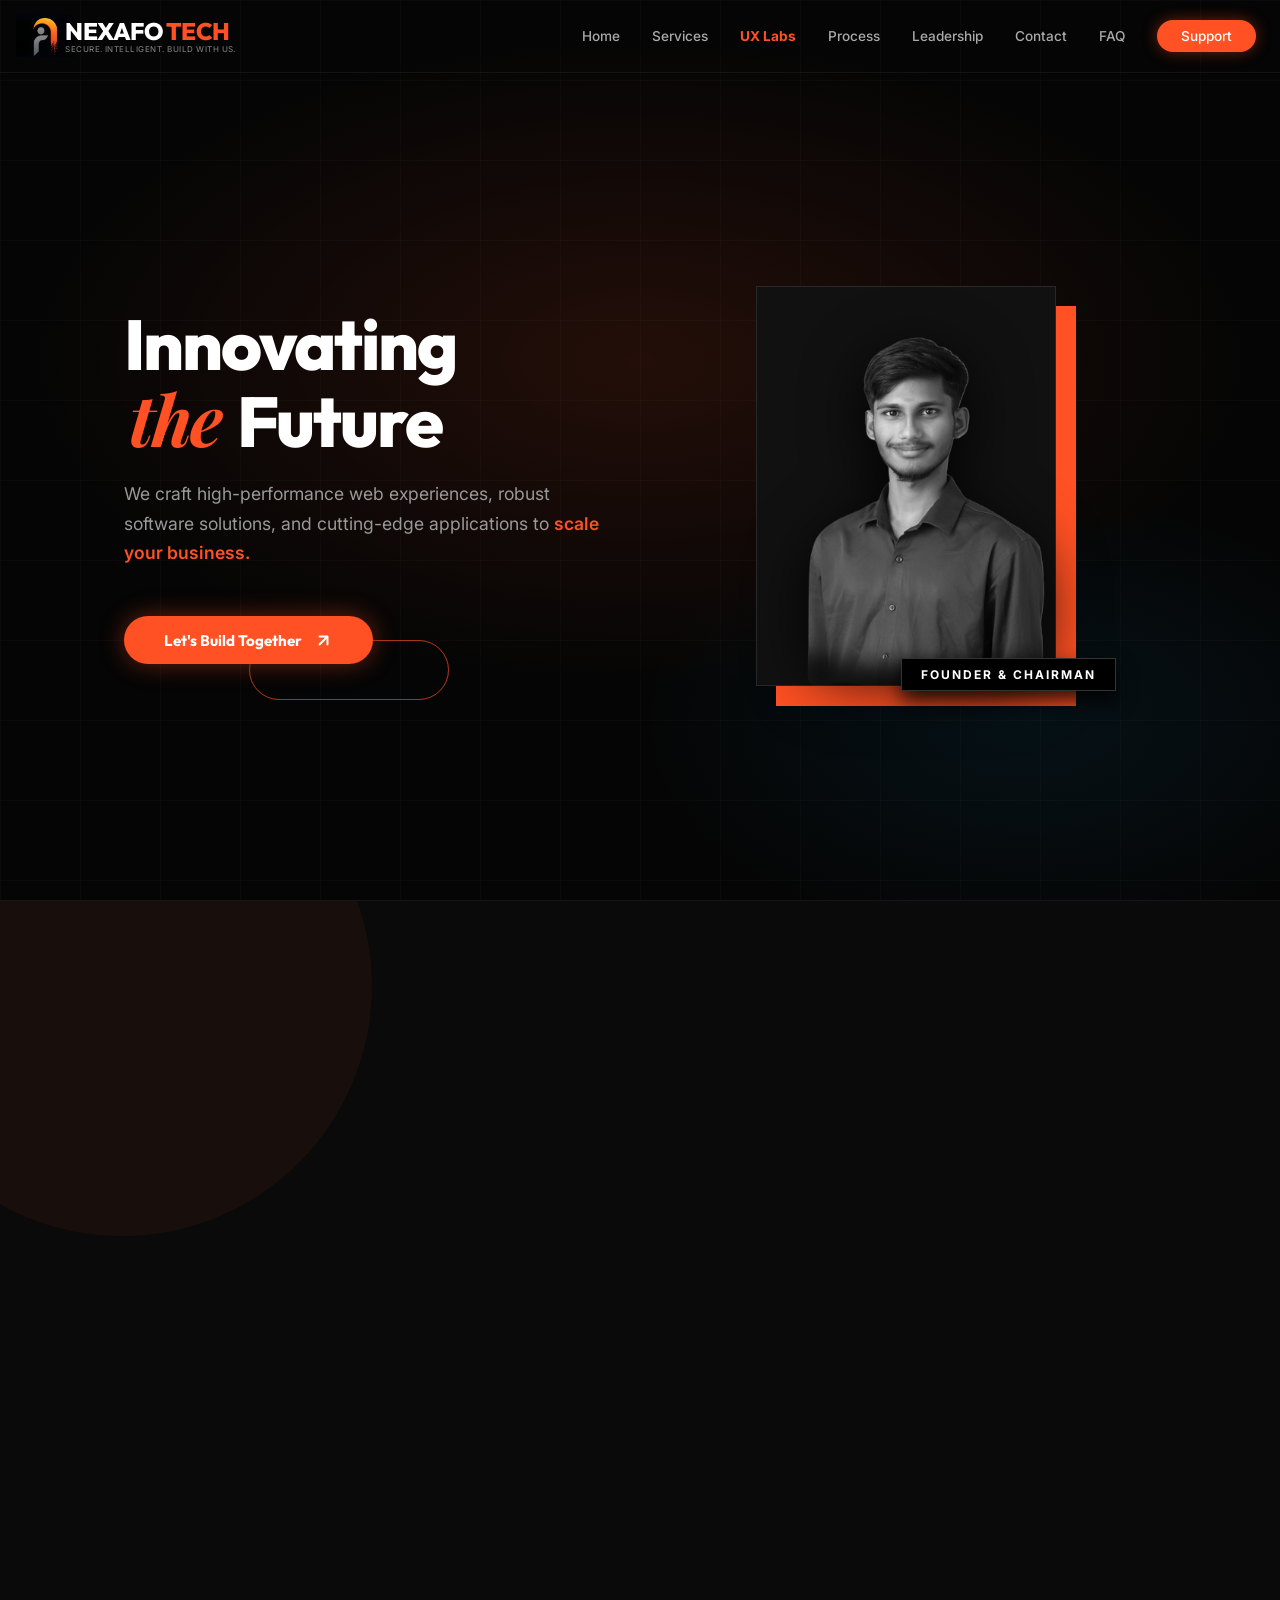
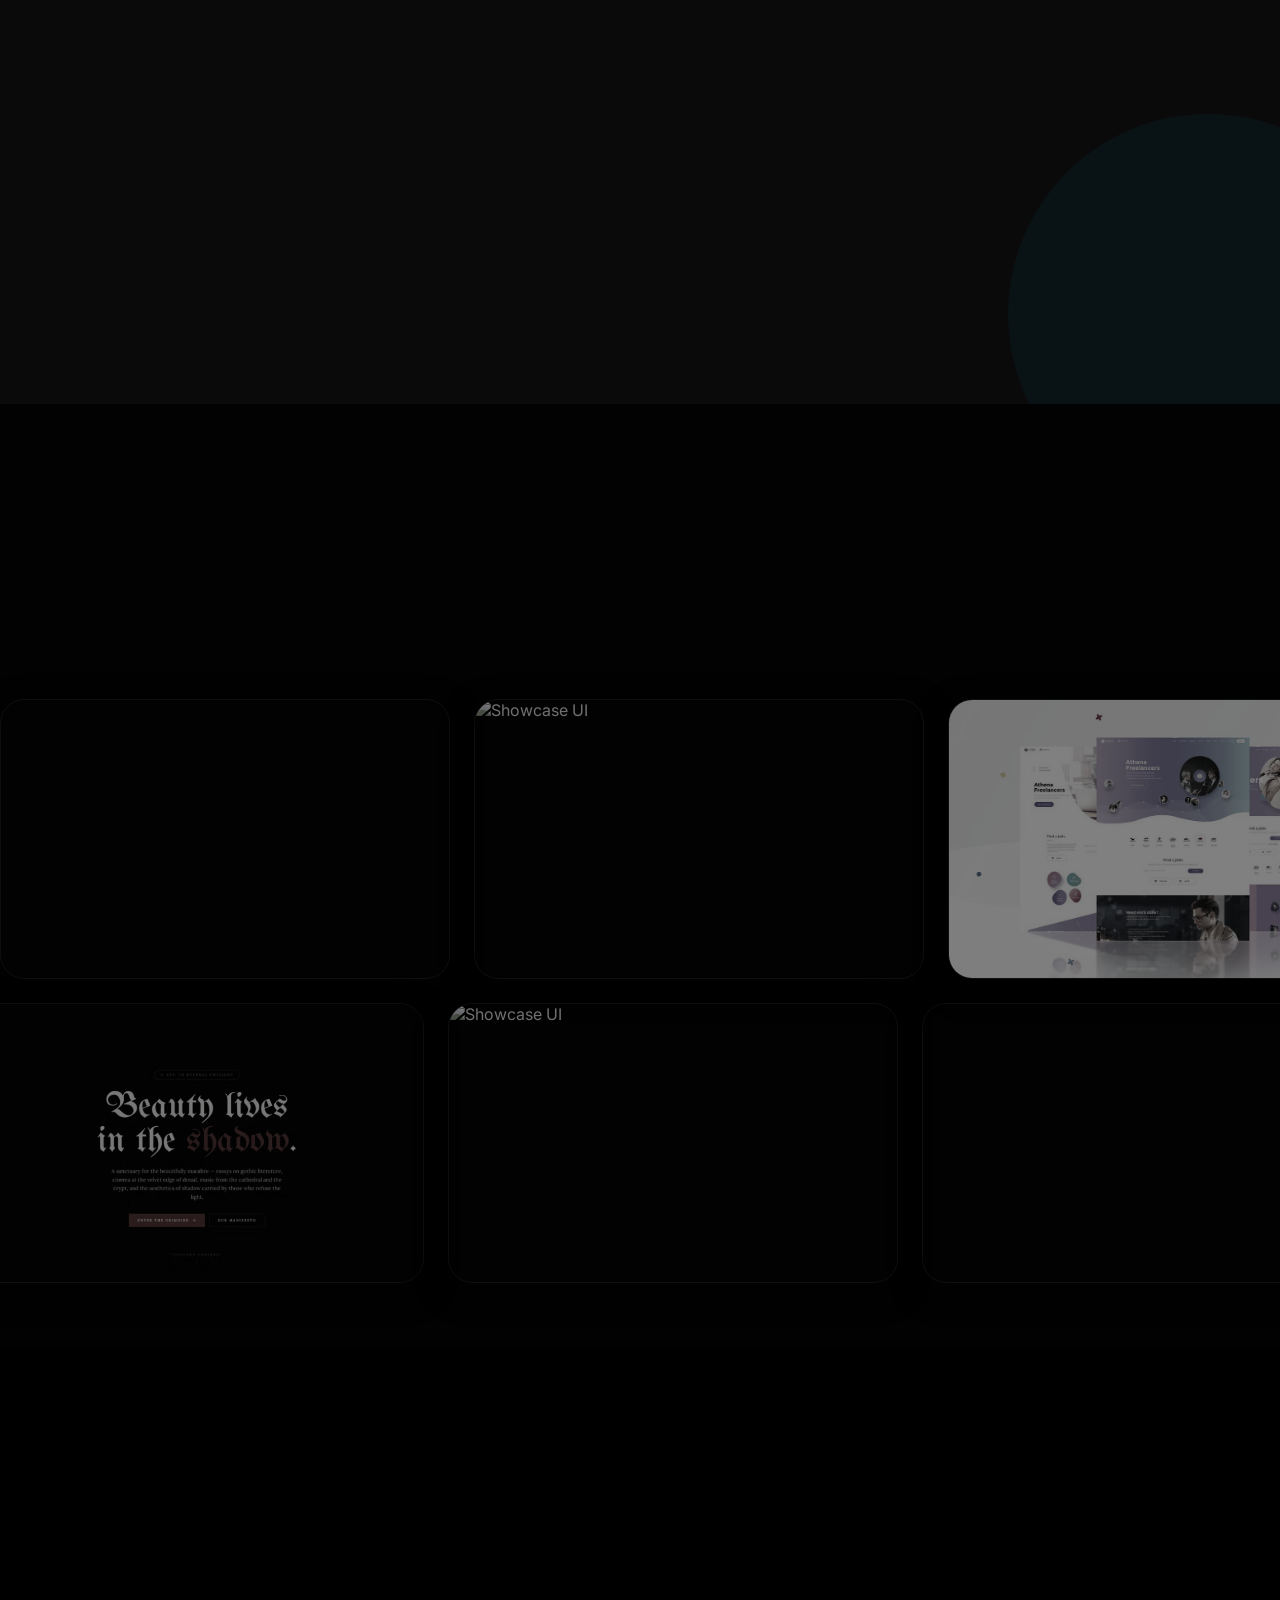
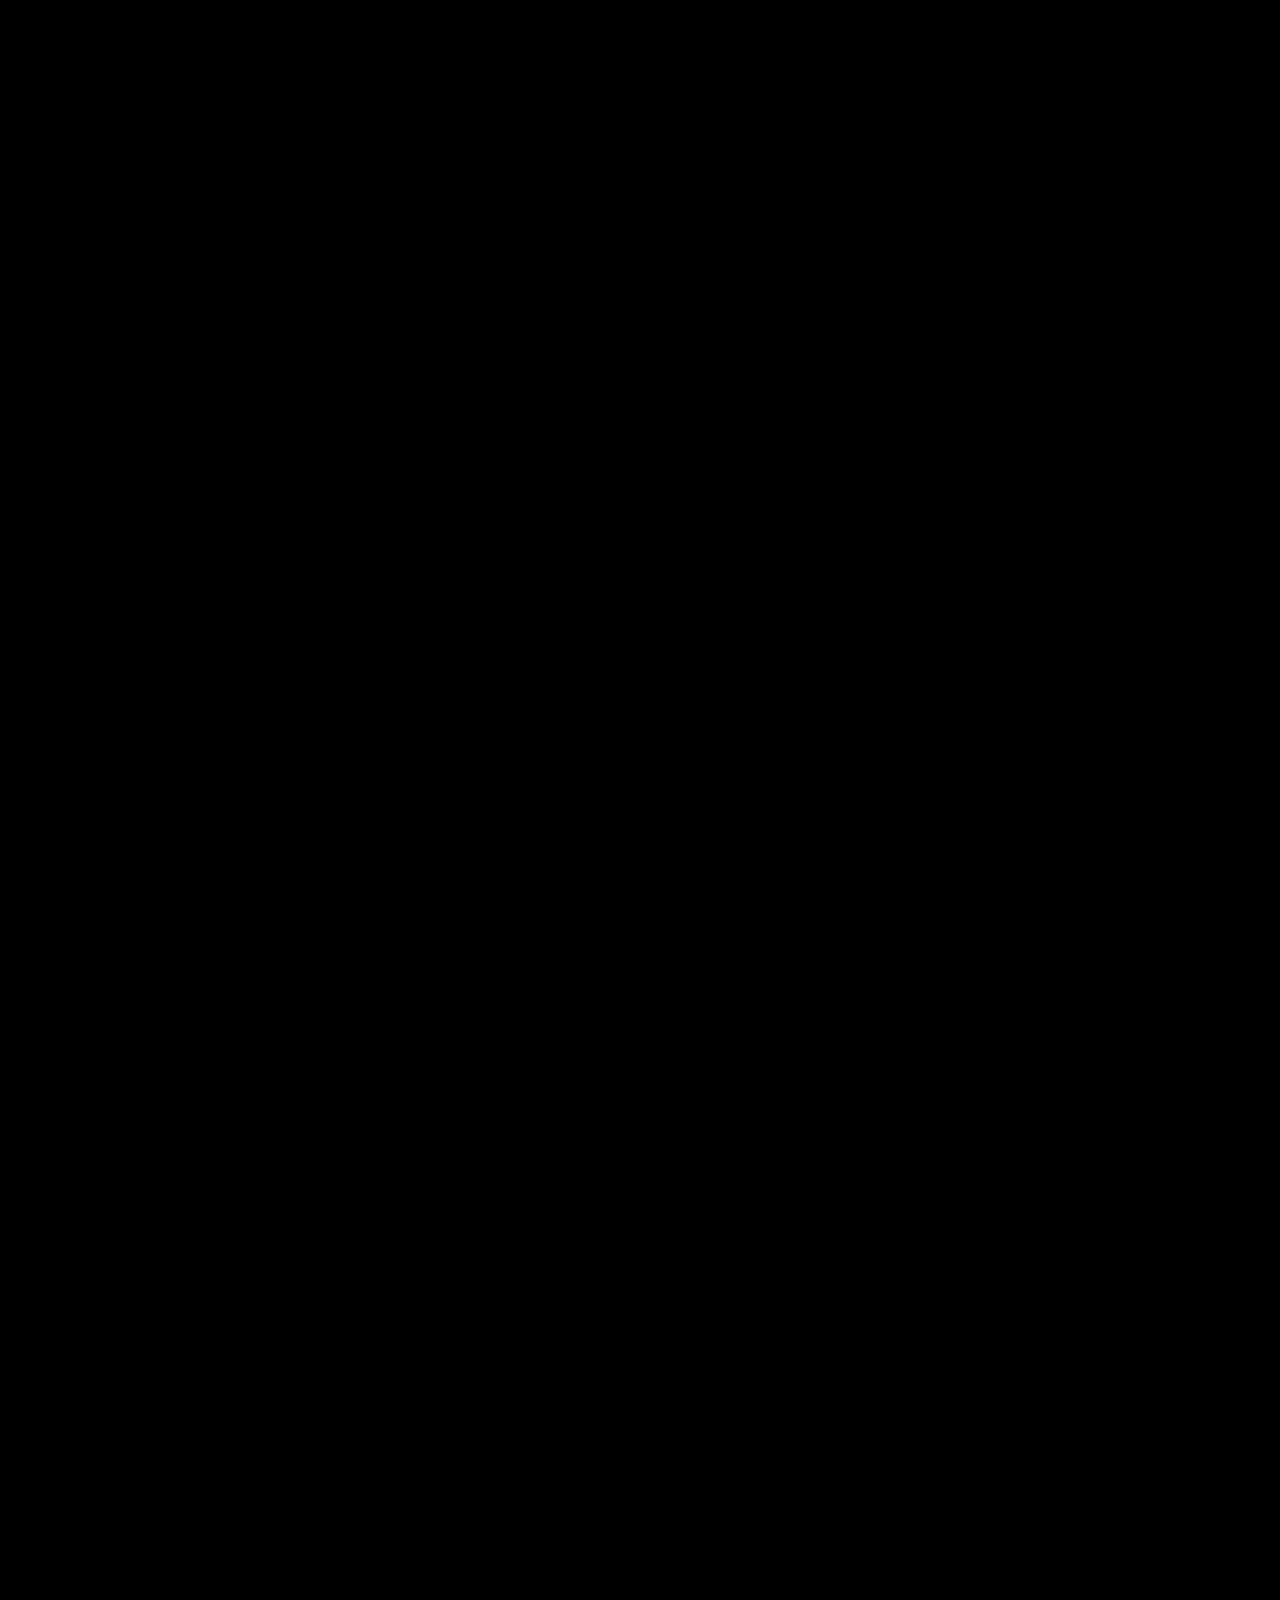
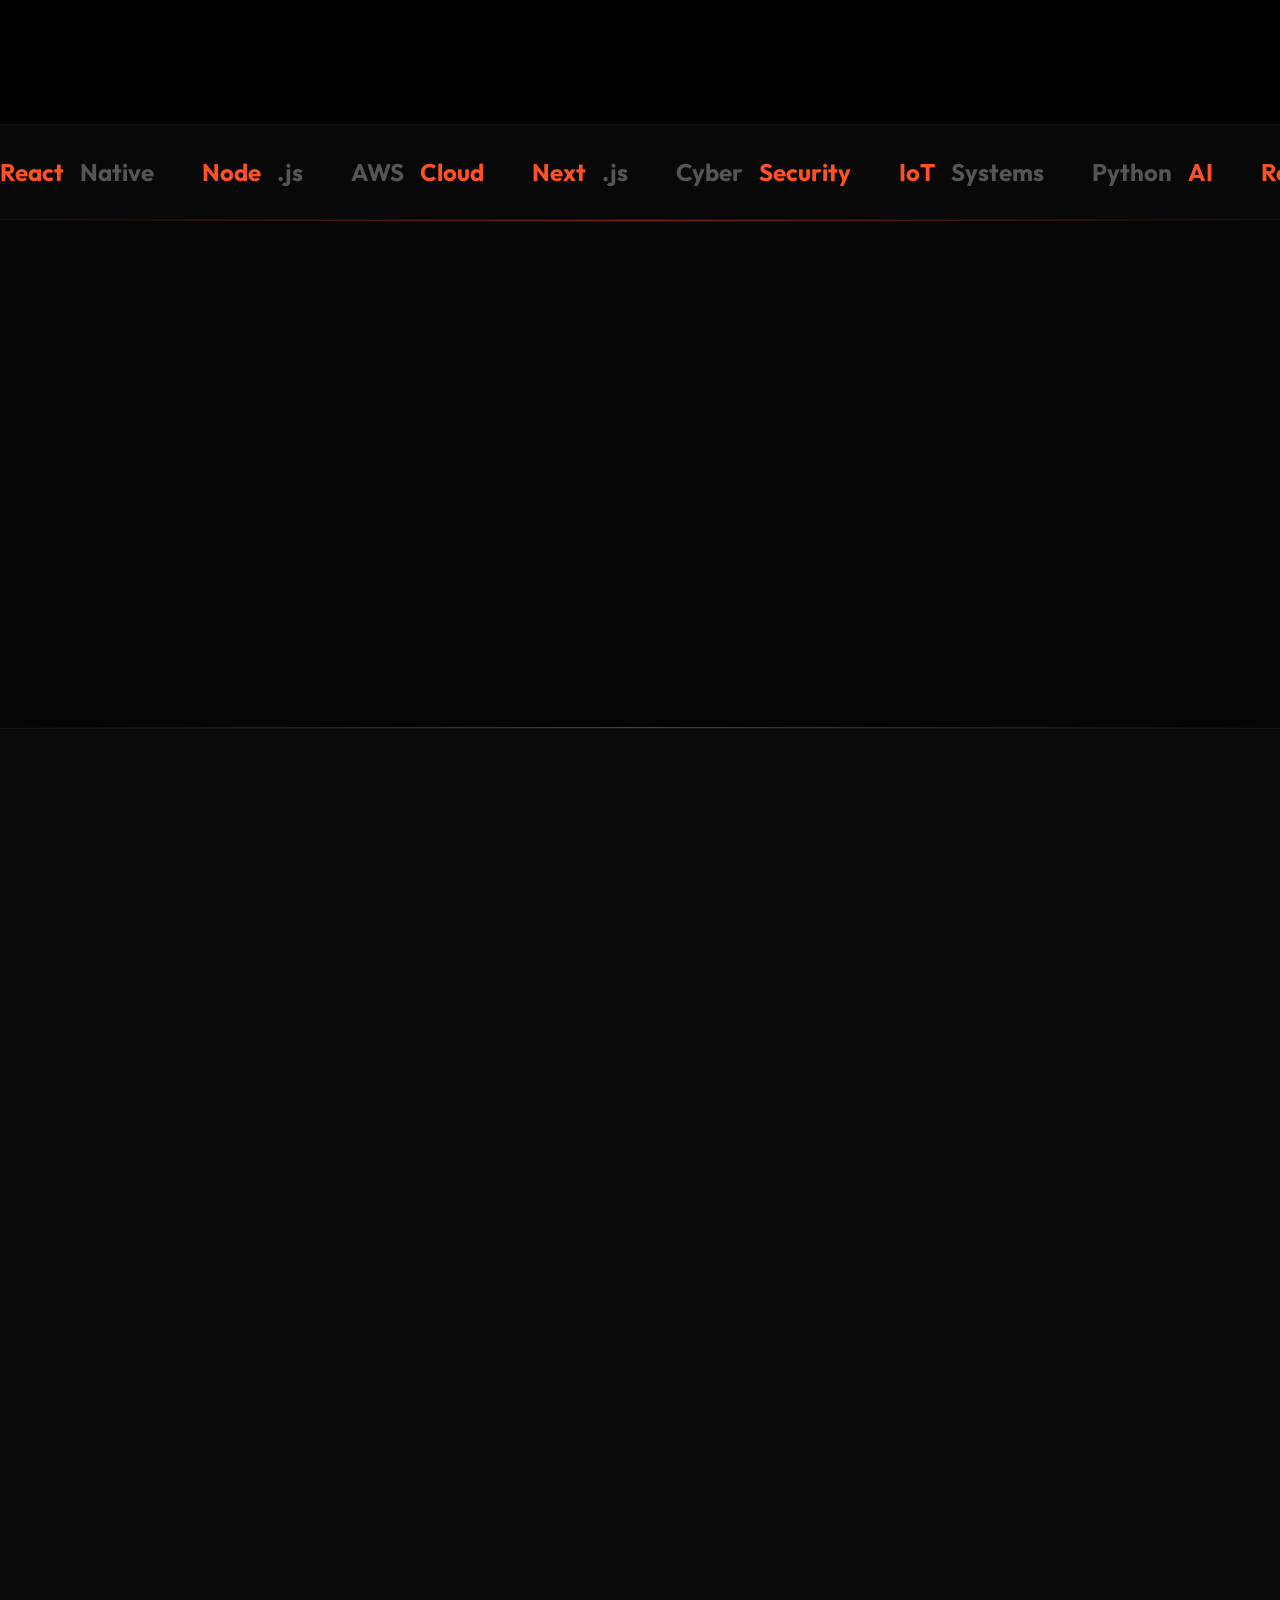
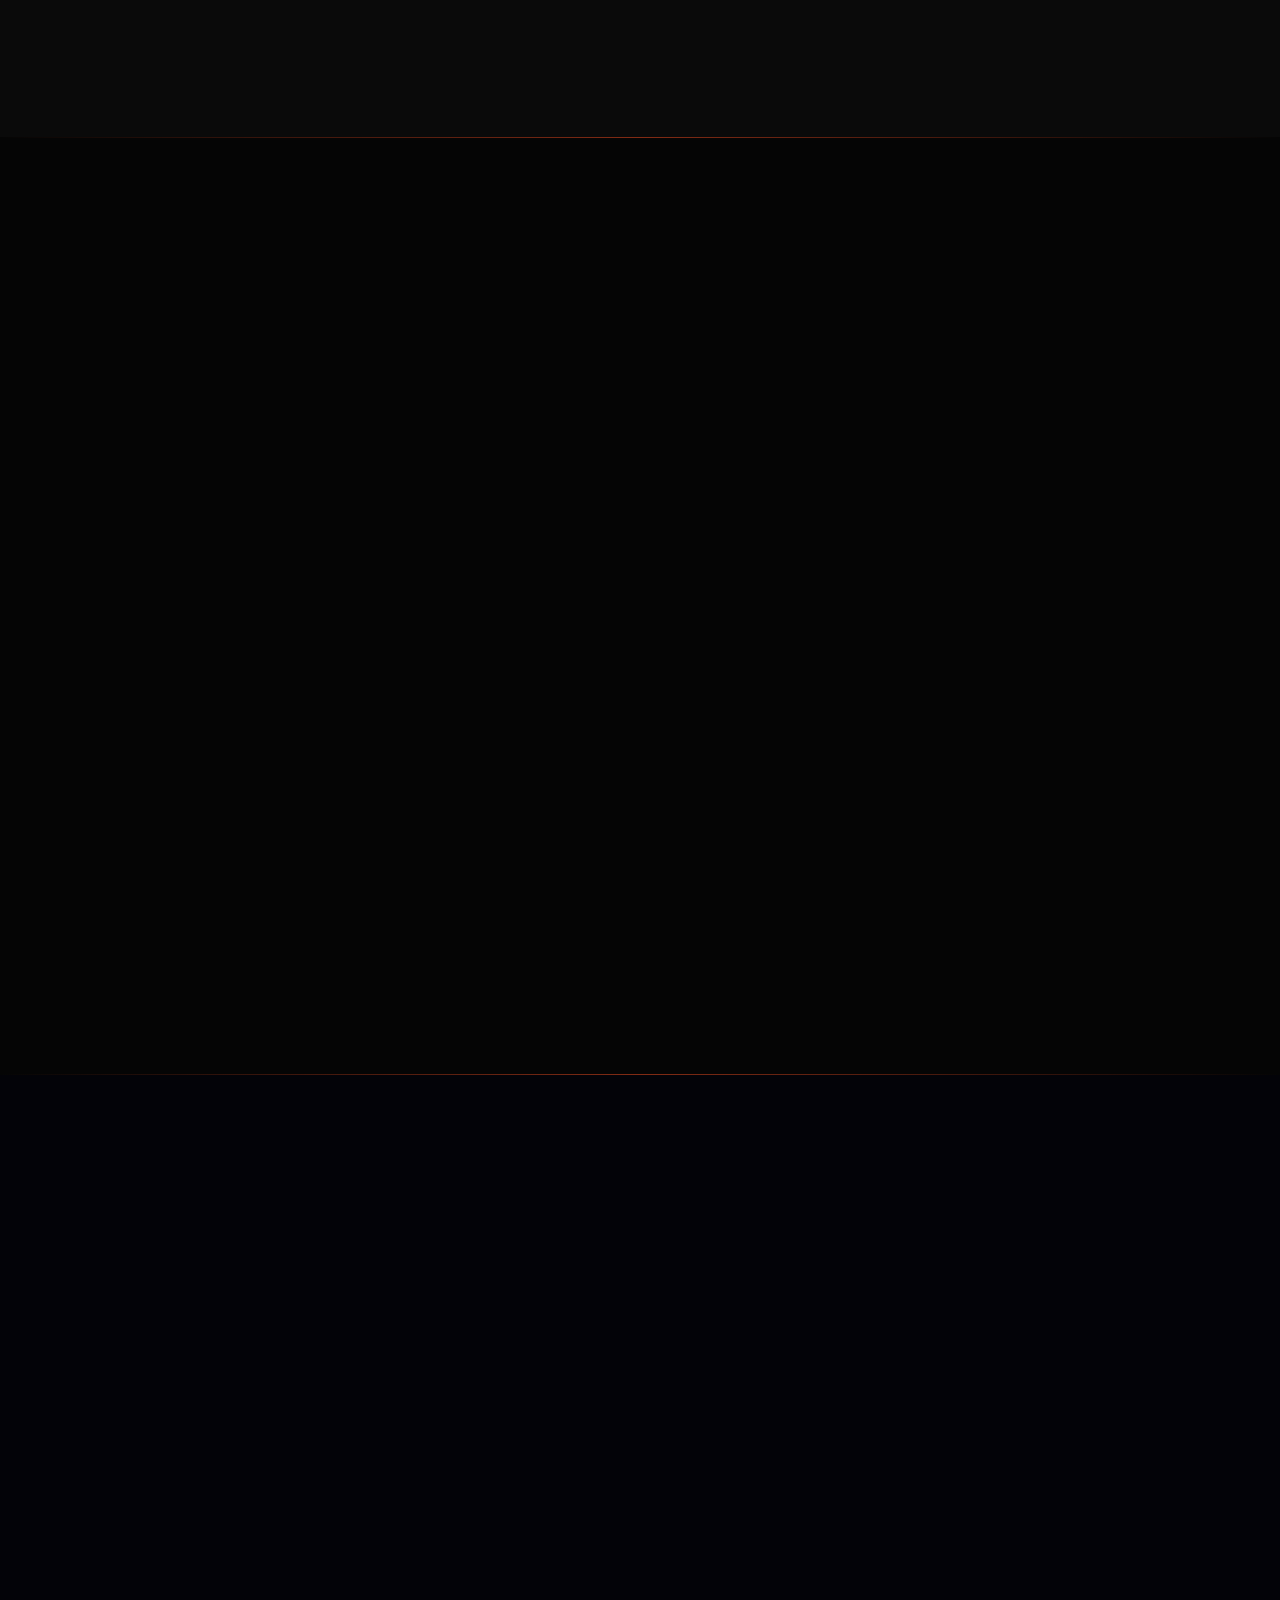
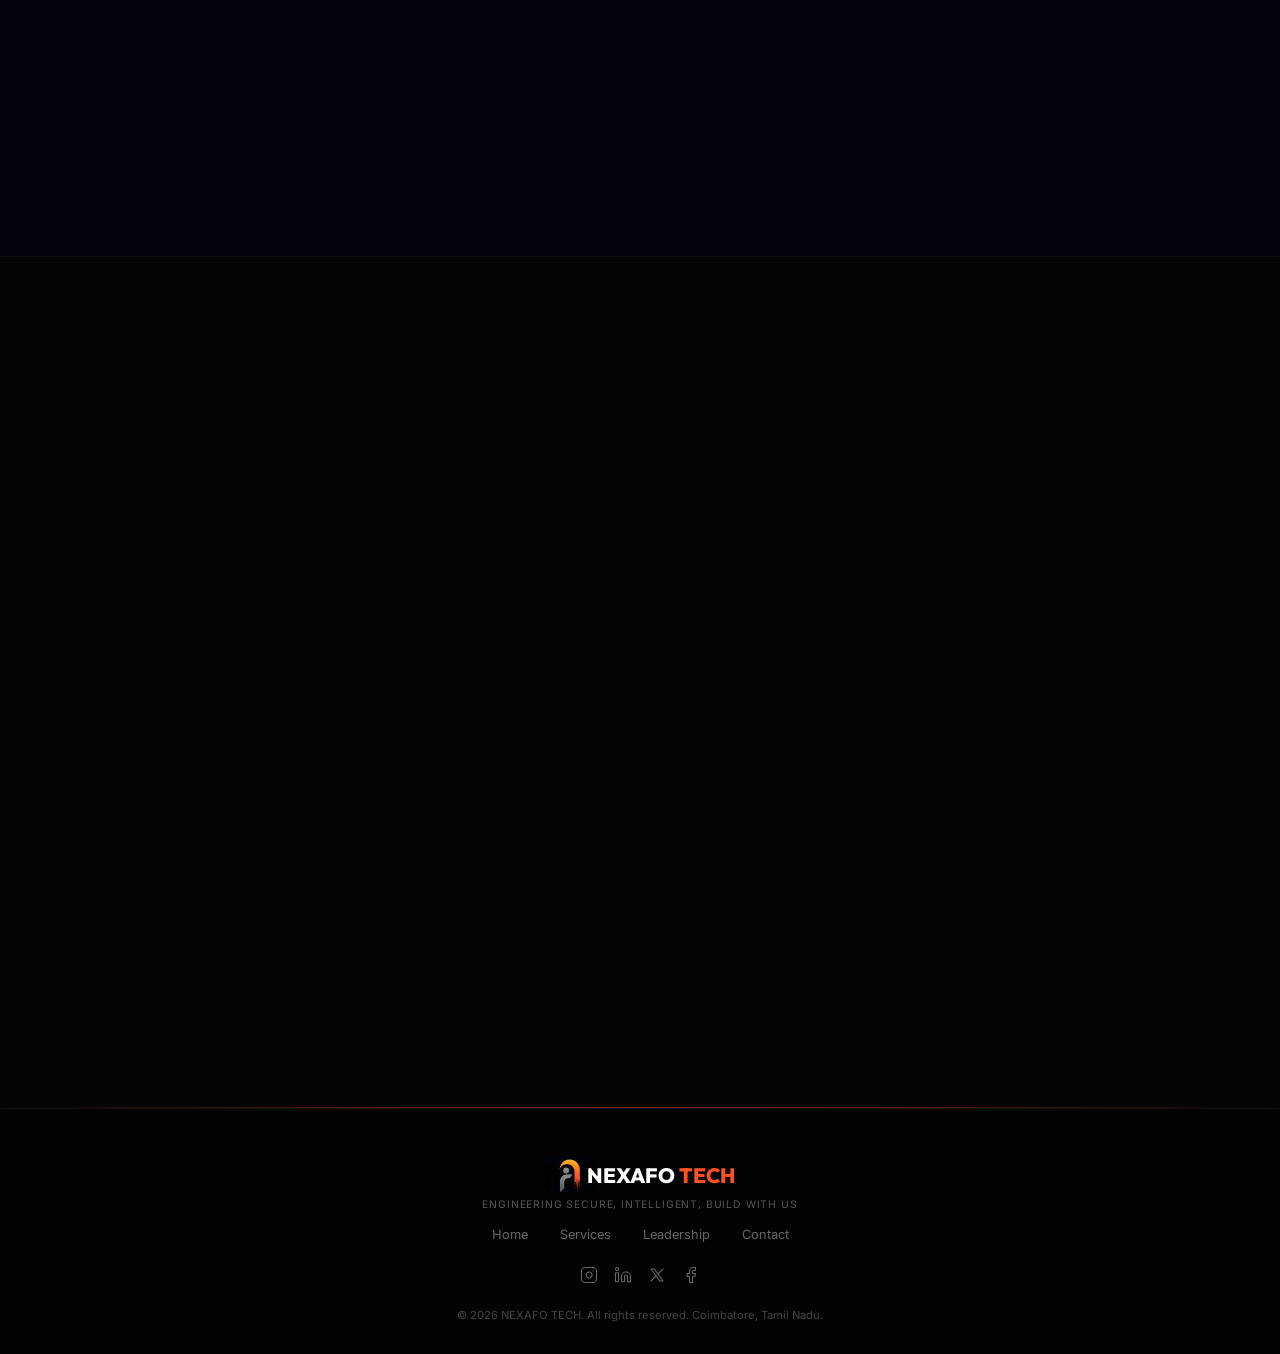
==== commit 3232e86e: "Bump CSS cache buster to force Hostinger to load new styles" ====
--- a/index.html
+++ b/index.html
@@ -19,7 +19,7 @@
     <script defer src="https://unpkg.com/split-type" integrity="sha384-wQImCCD/id1jPTwSloatzKlEpnEAQ5aH8H2Ud27FnNcJ1lf2+hB75ctoWnWxyD8X" crossorigin="anonymous"></script>
     <script defer src="https://unpkg.com/@studio-freight/lenis@1.0.32/dist/lenis.min.js" integrity="sha384-DNeW6upmQEIUlO/LHDW2ltyhVQ3tFgBjRYEB0Xy9AL9u+3TJ85W/nHQN1cajVj1O" crossorigin="anonymous"></script>
 
-    <link rel="stylesheet" href="styles.css?v=33">
+    <link rel="stylesheet" href="styles.css?v=34">
 
 </head>
 <body>
@@ -123,49 +123,49 @@
         </div>
         <div class="magic-services-list anim-fade">
             <!-- Web Designing (Left) -->
-            <div class="magic-service-item left-aligned">
+            <div data-service="web_designing" class="magic-service-item left-aligned">
                 <div class="svc-icon-circle"><svg width="24" height="24" viewBox="0 0 24 24" fill="none" stroke="currentColor" stroke-width="1.5" stroke-linecap="round" stroke-linejoin="round"><circle cx="12" cy="12" r="10"></circle><line x1="2" y1="12" x2="22" y2="12"></line><path d="M12 2a15.3 15.3 0 0 1 4 10 15.3 15.3 0 0 1-4 10 15.3 15.3 0 0 1-4-10 15.3 15.3 0 0 1 4-10z"></path></svg></div>
                 <div class="magic-text-wrap">
                     <h3 class="magic-text" style="--bg: url('./image/web_design_illust_1785940025687.jpg');">WEB DESIGNING</h3>
                 </div>
             </div>
             <!-- Fullstack (Right) -->
-            <div class="magic-service-item right-aligned">
+            <div data-service="fullstack" class="magic-service-item right-aligned">
                 <div class="magic-text-wrap text-right">
                     <h3 class="magic-text" style="--bg: url('./image/fullstack_illust_1785940042188.jpg');">FULLSTACK</h3>
                 </div>
                 <div class="svc-icon-circle"><svg width="24" height="24" viewBox="0 0 24 24" fill="none" stroke="currentColor" stroke-width="1.5" stroke-linecap="round" stroke-linejoin="round"><path d="m12 19 7-7 3 3-7 7-3-3z"></path><path d="m18 13-1.5-7.5L2 2l3.5 14.5L13 18l5-5z"></path><path d="m2 2 7.586 7.586"></path><circle cx="11" cy="11" r="2"></circle></svg></div>
             </div>
             <!-- Software (Left) -->
-            <div class="magic-service-item left-aligned">
+            <div data-service="software" class="magic-service-item left-aligned">
                 <div class="svc-icon-circle"><svg width="24" height="24" viewBox="0 0 24 24" fill="none" stroke="currentColor" stroke-width="1.5" stroke-linecap="round" stroke-linejoin="round"><rect x="2" y="3" width="20" height="14" rx="2" ry="2"></rect><line x1="8" y1="21" x2="16" y2="21"></line><line x1="12" y1="17" x2="12" y2="21"></line></svg></div>
                 <div class="magic-text-wrap">
                     <h3 class="magic-text" style="--bg: url('./image/software_illust_1785940058004.jpg');">SOFTWARE</h3>
                 </div>
             </div>
             <!-- Applications (Right) -->
-            <div class="magic-service-item right-aligned">
+            <div data-service="applications" class="magic-service-item right-aligned">
                 <div class="magic-text-wrap text-right">
                     <h3 class="magic-text" style="--bg: url('./image/apps_illust_1785940073307.jpg');">APPLICATIONS</h3>
                 </div>
                 <div class="svc-icon-circle"><svg width="24" height="24" viewBox="0 0 24 24" fill="none" stroke="currentColor" stroke-width="1.5" stroke-linecap="round" stroke-linejoin="round"><rect x="5" y="2" width="14" height="20" rx="2" ry="2"></rect><line x1="12" y1="18" x2="12.01" y2="18"></line></svg></div>
             </div>
             <!-- IoT Products (Left) -->
-            <div class="magic-service-item left-aligned">
+            <div data-service="iot" class="magic-service-item left-aligned">
                 <div class="svc-icon-circle"><svg width="24" height="24" viewBox="0 0 24 24" fill="none" stroke="currentColor" stroke-width="1.5" stroke-linecap="round" stroke-linejoin="round"><path d="M12 20h.01"></path><path d="M2 8.82a15 15 0 0 1 20 0"></path><path d="M5 12.859a10 10 0 0 1 14 0"></path><path d="M8.5 16.429a5 5 0 0 1 7 0"></path></svg></div>
                 <div class="magic-text-wrap">
                     <h3 class="magic-text" style="--bg: url('./image/iot_illust_1785940088279.jpg');">IOT PRODUCTS</h3>
                 </div>
             </div>
             <!-- Cybersecurity (Right) -->
-            <div class="magic-service-item right-aligned">
+            <div data-service="cybersecurity" class="magic-service-item right-aligned">
                 <div class="magic-text-wrap text-right">
                     <h3 class="magic-text" style="--bg: url('./image/cyber_illust_1785940104742.jpg');">CYBERSECURITY</h3>
                 </div>
                 <div class="svc-icon-circle"><svg width="24" height="24" viewBox="0 0 24 24" fill="none" stroke="currentColor" stroke-width="1.5" stroke-linecap="round" stroke-linejoin="round"><path d="M12 22s8-4 8-10V5l-8-3-8 3v7c0 6 8 10 8 10z"></path></svg></div>
             </div>
             <!-- Consulting & Training (Left) -->
-            <div class="magic-service-item left-aligned">
+            <div data-service="consulting" class="magic-service-item left-aligned">
                 <div class="svc-icon-circle"><svg width="24" height="24" viewBox="0 0 24 24" fill="none" stroke="currentColor" stroke-width="1.5" stroke-linecap="round" stroke-linejoin="round"><path d="M22 10v6M2 10l10-5 10 5-10 5z"></path><path d="M6 12v5c3 3 9 3 12 0v-5"></path></svg></div>
                 <div class="magic-text-wrap">
                     <h3 class="magic-text" style="--bg: url('./image/consulting_illust_1785940198973.jpg');">CONSULTING</h3>
--- a/styles.css
+++ b/styles.css
@@ -85,8 +85,8 @@
     background-size: 80px 80px;
 }
 .hero-inner {
-    max-width: 1280px; margin: 0 auto; padding: 4rem 1.5rem;
-    display: grid; grid-template-columns: 1fr 1fr; gap: 4rem; align-items: center;
+    max-width: 1280px; margin: 0 auto; padding: 4rem 2rem;
+    display: grid; grid-template-columns: 1fr 1fr; gap: 2rem; align-items: center;
     position: relative; z-index: 2;
 }
 @keyframes heroFadeIn {
@@ -135,7 +135,8 @@
     position: relative; animation: heroFadeIn 1s cubic-bezier(0.25, 0.46, 0.45, 0.94) 0.15s forwards;
     opacity: 0; transform: translateX(40px);
     display: flex; align-items: center; justify-content: center;
-    min-height: 500px; width: 100%;
+    min-height: 450px; width: 100%;
+    overflow: visible;
 }
 
 /* ── 3D Sphere Orb ── */
@@ -417,25 +418,43 @@
 .bento-card:hover .cyber-mask-area { opacity: 1; }
 
 /* Fluid Gooey Effect */
-.gooey-stage { position: absolute; top: 0; left: 0; width: 100%; height: 100%; /* filter: url(#gooey); disabled for perf */ z-index: 1; pointer-events: none; overflow: hidden; }
+.gooey-stage {
+    position: relative;
+    width: 100%;
+    height: 200px;
+    filter: url(#gooey);
+    z-index: 1;
+    overflow: hidden;
+    border-radius: 12px;
+    pointer-events: auto;
+    cursor: none;
+}
 .goo-blob {
     position: absolute; width: 80px; height: 80px; background: var(--primary); border-radius: 50%;
     top: 50%; left: 50%; transform: translate(-50%, -50%);
-    transition: width 0.3s, height 0.3s;
+    transition: width 0.4s ease, height 0.4s ease;
+    animation: gooBlobFloat 5s ease-in-out infinite alternate;
+}
+@keyframes gooBlobFloat {
+    0% { transform: translate(-50%, -50%) scale(1); }
+    25% { transform: translate(-30%, -60%) scale(1.1); }
+    50% { transform: translate(-60%, -40%) scale(0.9); }
+    75% { transform: translate(-40%, -55%) scale(1.15); }
+    100% { transform: translate(-50%, -50%) scale(1); }
 }
 .goo-cursor {
     position: absolute; width: 40px; height: 40px; background: #0ea5e9; border-radius: 50%;
-    pointer-events: none; top: var(--mouse-y, 50%); left: var(--mouse-x, 50%);
-    transform: translate(-50%, -50%); transition: top 0.05s, left 0.05s;
-}
-.bento-card:hover .goo-blob { width: 110px; height: 110px; }
+    pointer-events: none;
+    left: var(--mouse-x, 50%);
+    top: var(--mouse-y, 50%);
+    transform: translate(-50%, -50%);
+    transition: left 0.06s linear, top 0.06s linear;
+}
+.bento-card:hover .goo-blob { width: 120px; height: 120px; }
 
 /* Custom local cursor for bento cards */
-.bento-cursor {
-    position: fixed; width: 24px; height: 24px; border: 2px solid #fff; border-radius: 50%;
-    pointer-events: none; z-index: 9999; transform: translate(-50%, -50%); opacity: 0;
-    transition: opacity 0.2s; 
-}
+/* bento-cursor hidden — using in-card cursor instead */
+.bento-cursor { display: none !important; }
 
 /* ───── Restored Old Cards CSS ───── */
 /* Interactions Card */
@@ -501,11 +520,8 @@
 }
 .theme-switch input:checked + .slider-tg { background-color: var(--primary); }
 .theme-switch input:checked + .slider-tg:before { transform: translateX(26px); }
-.bento-cursor {
-    position: fixed; width: 24px; height: 24px; border: 2px solid #fff; border-radius: 50%;
-    pointer-events: none; z-index: 9999; transform: translate(-50%, -50%); opacity: 0;
-    transition: opacity 0.2s; 
-}
+/* bento-cursor hidden — using in-card cursor instead */
+.bento-cursor { display: none !important; }
 
 @media (max-width: 900px) {
     .bento-container { grid-template-columns: 1fr; }
@@ -516,11 +532,15 @@
 #process { background: #050505; }
 .timeline {
     display: flex; justify-content: space-between; gap: 1rem; position: relative;
-    max-width: 1000px; margin: 0 auto; flex-wrap: wrap;
-}
-.timeline::before {
-    content: ''; position: absolute; top: 32px; left: 40px; right: 40px; height: 2px;
+    max-width: 1000px; margin: 0 auto; flex-wrap: wrap; align-items: flex-start;
+}
+.timeline-step::before {
+    content: ''; position: absolute; top: 31px; left: 50%; width: 100%; height: 2px;
     background: linear-gradient(90deg, rgba(255,81,35,0.3), rgba(14,165,233,0.3));
+    z-index: 1;
+}
+.timeline-step:last-child::before {
+    display: none;
 }
 .timeline-step {
     flex: 1; min-width: 160px; text-align: center; position: relative; padding-top: 0;
@@ -1019,7 +1039,7 @@
 /* ───── Dynamic Service Modal ───── */
 .service-modal-overlay {
     position: fixed; top: 0; left: 0; width: 100%; height: 100%;
-    background: rgba(0, 0, 0, 0.9);  -webkit-
+    background: rgba(0, 0, 0, 0.9);
     z-index: 99999; display: block;
     opacity: 0; pointer-events: none; transition: opacity 0.5s cubic-bezier(0.16, 1, 0.3, 1);
     overflow-y: auto; overflow-x: hidden; overscroll-behavior: contain;
@@ -1256,10 +1276,10 @@
         50% { transform: scale(0.6) translate(20%, 0%) rotateY(5deg); } 
     }
     
-    /* Fix gooey SVG filter bug on mobile */
-    .gooey-stage { 
-        transform: none; opacity: 1; 
-        -webkit-/* filter: url(#gooey); disabled for perf */ /* filter: url(#gooey); disabled for perf */ 
+    /* Mobile gooey */
+    .gooey-stage {
+        filter: url(#gooey);
+        height: 160px;
     }
     .goo-blob { 
         width: 60px; height: 60px; 
@@ -1303,7 +1323,7 @@
     
     /* Process */
     .timeline { flex-direction: column; align-items: center; gap: 1.5rem; }
-    .timeline::before { display: none; }
+    .timeline-step::before { display: none; }
     .timeline-step { text-align: center; min-width: unset; width: 100%; max-width: 280px; }
     .step-num { width: 44px; height: 44px; font-size: 0.85rem; }
     
@@ -1585,21 +1605,21 @@
 /* ═══════════ NEO-BRUTALIST MONOLITH VISUAL ═══════════ */
 .neo-container {
     position: relative;
-    width: 350px;
-    height: 400px;
+    width: 380px;
+    height: 440px;
     margin: 0 auto;
     display: flex;
     justify-content: center;
     align-items: center;
     perspective: 1000px;
     transform-style: preserve-3d;
-    transition: transform 0.1s ease-out; /* Smooth parallax */
+    transition: transform 0.1s ease-out;
 }
 
 .neo-monolith-wrapper {
     position: absolute;
-    width: 280px;
-    height: 380px;
+    width: 300px;
+    height: 400px;
     z-index: 1;
     transform-style: preserve-3d;
 }
@@ -1678,7 +1698,7 @@
 
 .hero-slide-role {
     position: absolute;
-    bottom: -10px;
+    bottom: 15px;
     right: -20px;
     background: #000;
     color: #fff;
@@ -1689,6 +1709,7 @@
     letter-spacing: 2px;
     box-shadow: 0 10px 20px rgba(0,0,0,0.8);
     transition: transform 0.4s ease;
+    white-space: nowrap;
 }
 
 .neo-container:hover .hero-slide-role {
@@ -1745,12 +1766,12 @@
     transition: all 0.5s ease;
 }
 
-.magic-service-item:hover .svc-icon-circle {
+.magic-service-item:hover .svc-icon-circle,\n.magic-service-item.active .svc-icon-circle {
     background: var(--primary);
     border-color: var(--primary);
 }
 
-.magic-service-item:hover .svc-icon-circle svg {
+.magic-service-item:hover .svc-icon-circle svg,\n.magic-service-item.active .svc-icon-circle svg {
     stroke: #000;
 }
 
@@ -1782,7 +1803,7 @@
     transition: background-position 0.6s cubic-bezier(0.3, 1, 0.3, 1), -webkit-text-stroke 0.6s ease;
 }
 
-.magic-service-item:hover .magic-text {
+.magic-service-item:hover .magic-text,\n.magic-service-item.active .magic-text {
     /* Slide the black gradient up, revealing the image */
     background-position: 0 100%, center;
     -webkit-text-stroke: 1.5px rgba(255,255,255,0.1);
@@ -1790,23 +1811,45 @@
 
 /* Mobile Tweaks */
 @media (max-width: 768px) {
+    .magic-services-list {
+        padding: 0.5rem 1rem;
+    }
+
     .magic-service-item {
-        gap: 1rem;
-        padding: 1rem 0;
-    }
-    
+        gap: 0.75rem;
+        padding: 0.85rem 0;
+        width: 100%;
+        overflow: hidden;
+    }
+
+    .magic-service-item.left-aligned,
+    .magic-service-item.right-aligned {
+        justify-content: flex-start;
+    }
+
     .svc-icon-circle {
-        width: 40px;
-        height: 40px;
-    }
-    
+        width: 38px;
+        height: 38px;
+        flex-shrink: 0;
+    }
+
     .svc-icon-circle svg {
-        width: 18px;
-        height: 18px;
-    }
-    
+        width: 17px;
+        height: 17px;
+    }
+
+    .magic-text-wrap {
+        flex: 1;
+        overflow: hidden;
+    }
+
     .magic-text {
-        -webkit-text-stroke: 1px rgba(255,255,255,0.3);
+        font-size: clamp(1.3rem, 6vw, 1.8rem);
+        white-space: nowrap;
+        overflow: hidden;
+        text-overflow: ellipsis;
+        -webkit-text-stroke: 1px rgba(255,255,255,0.4);
+        letter-spacing: -0.01em;
     }
 }
 
